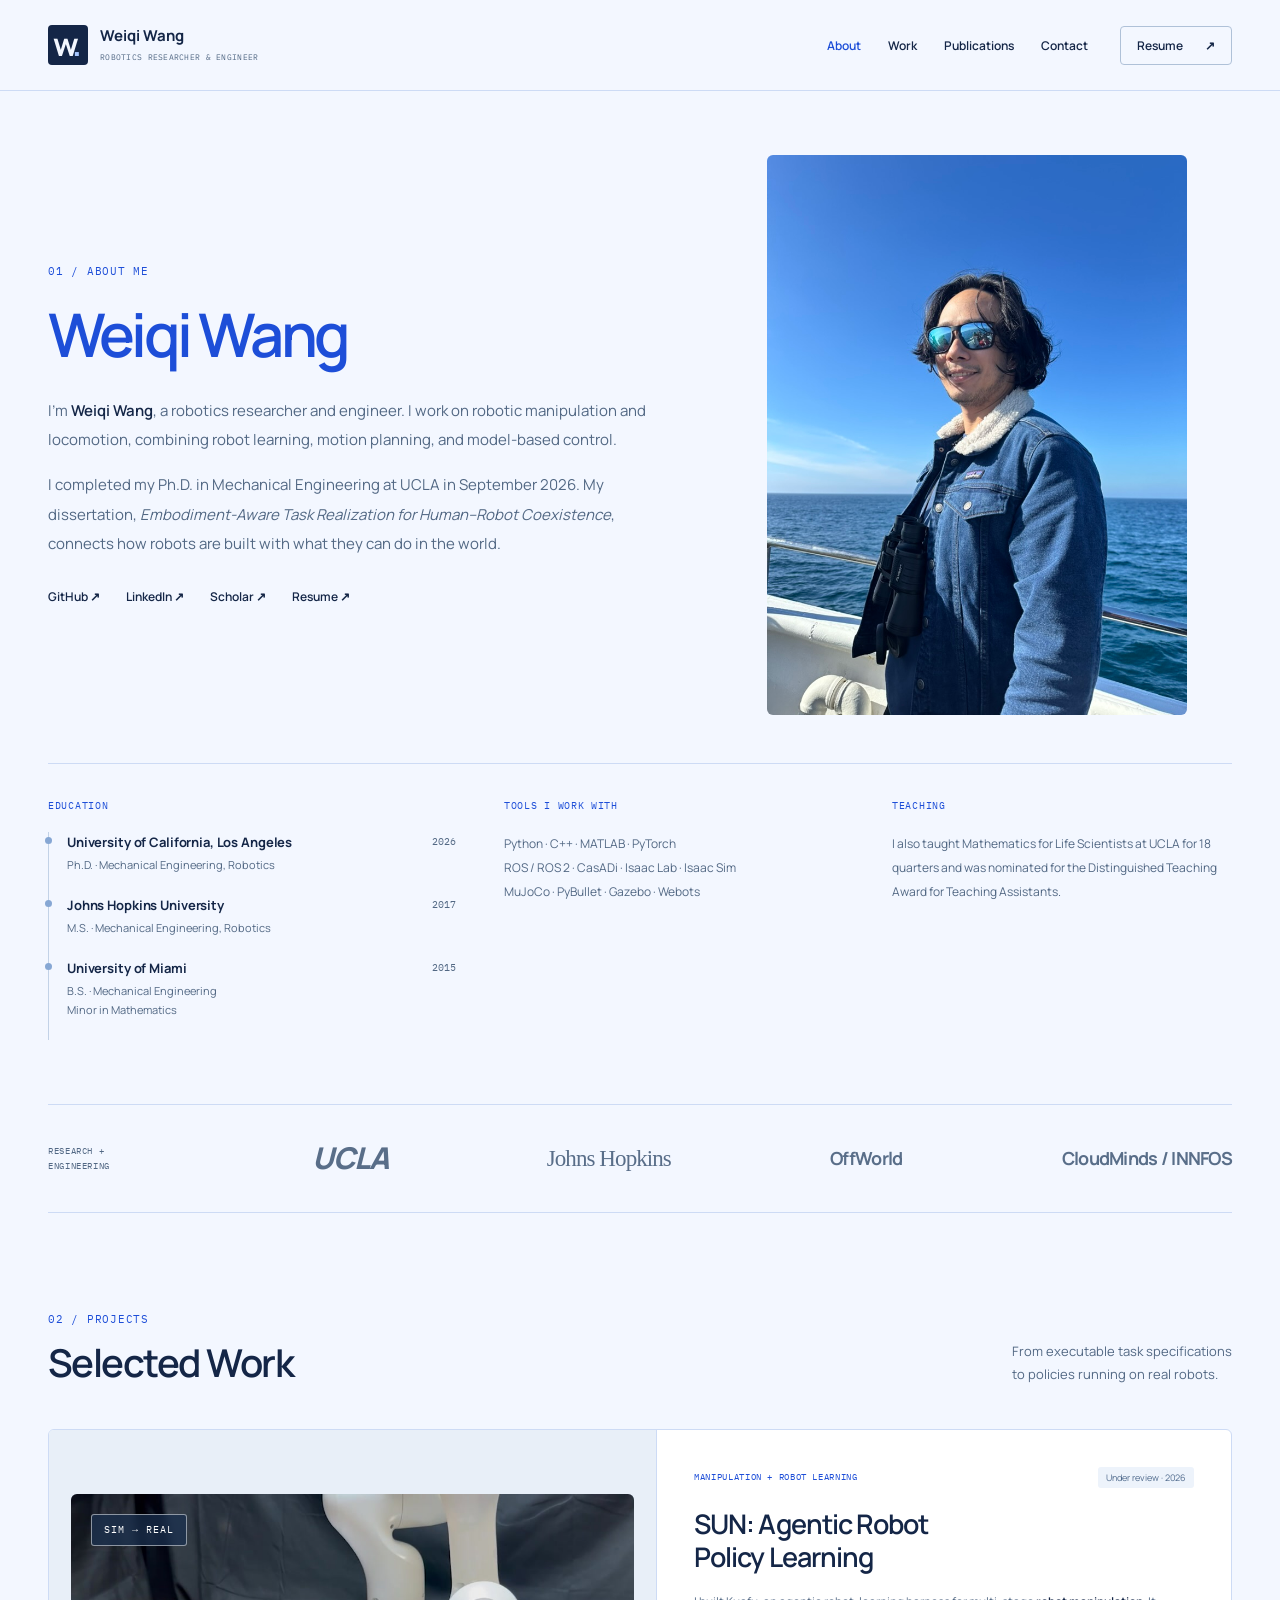
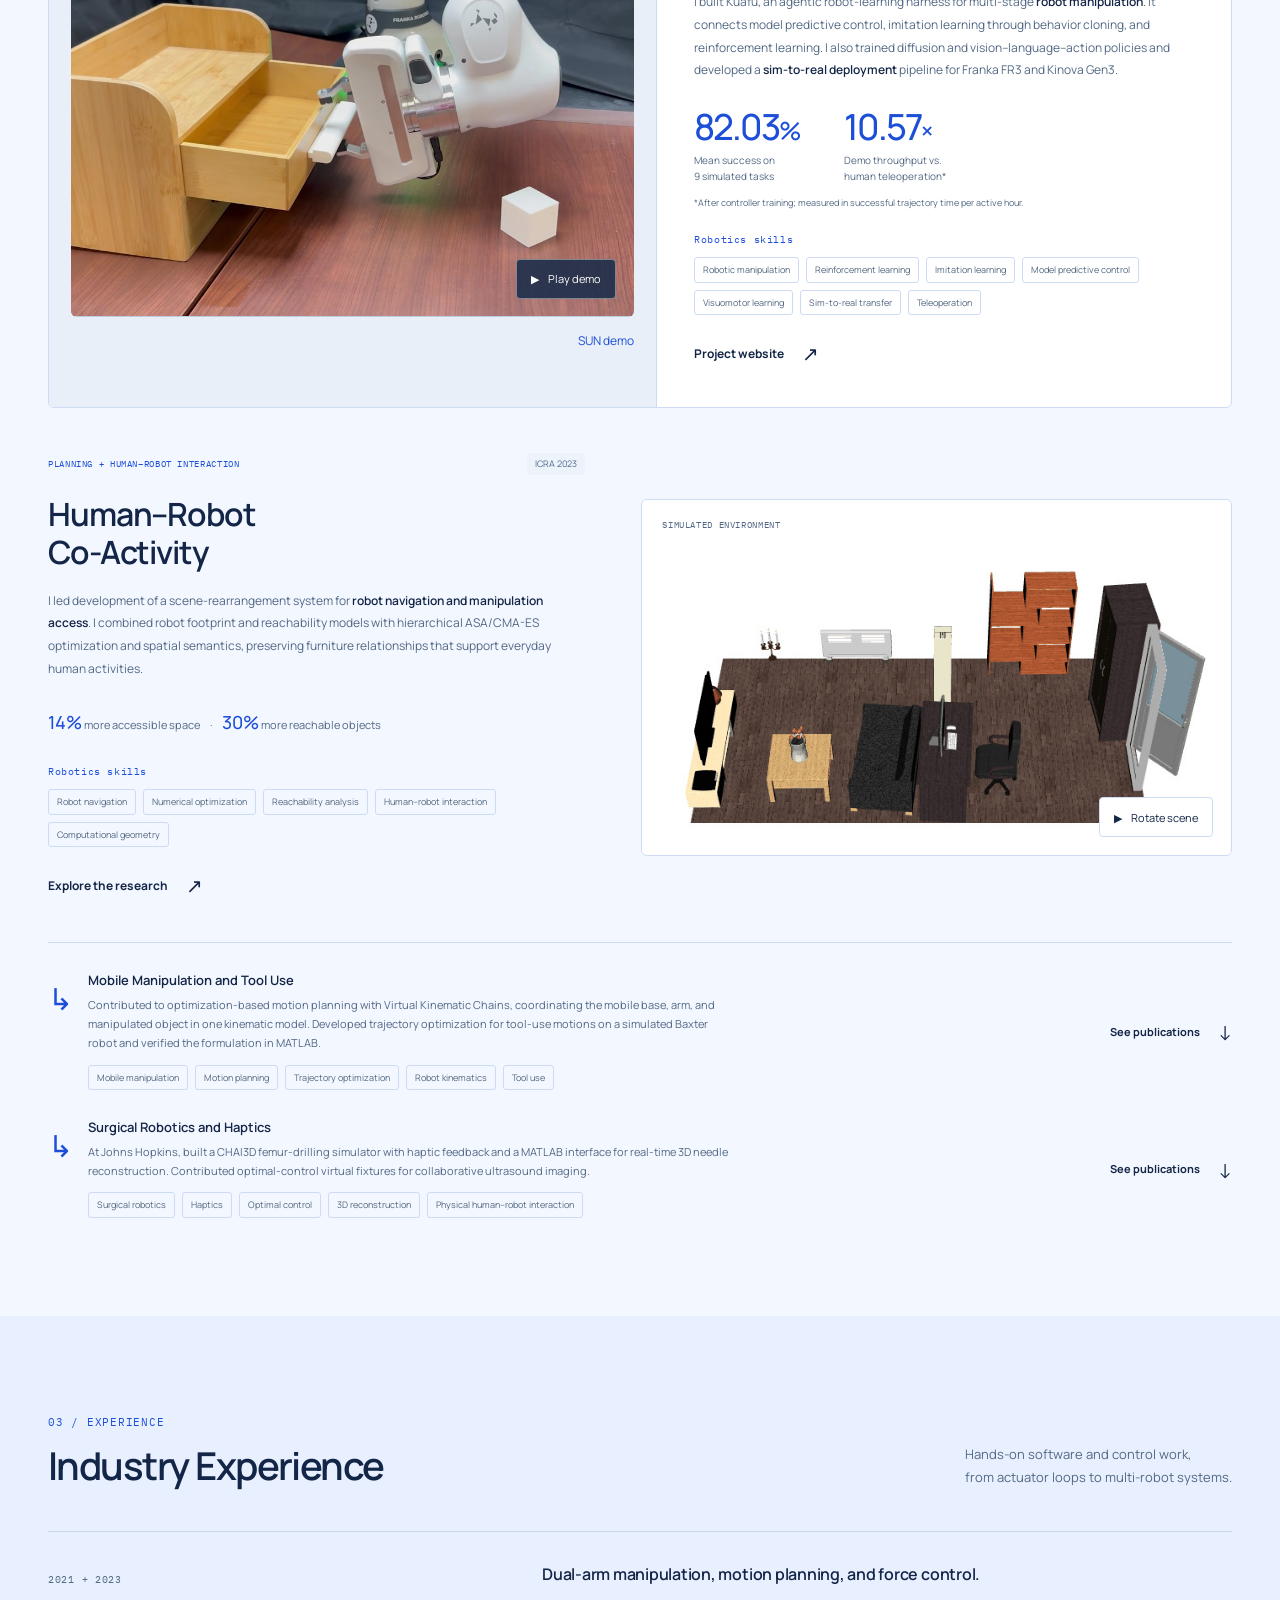
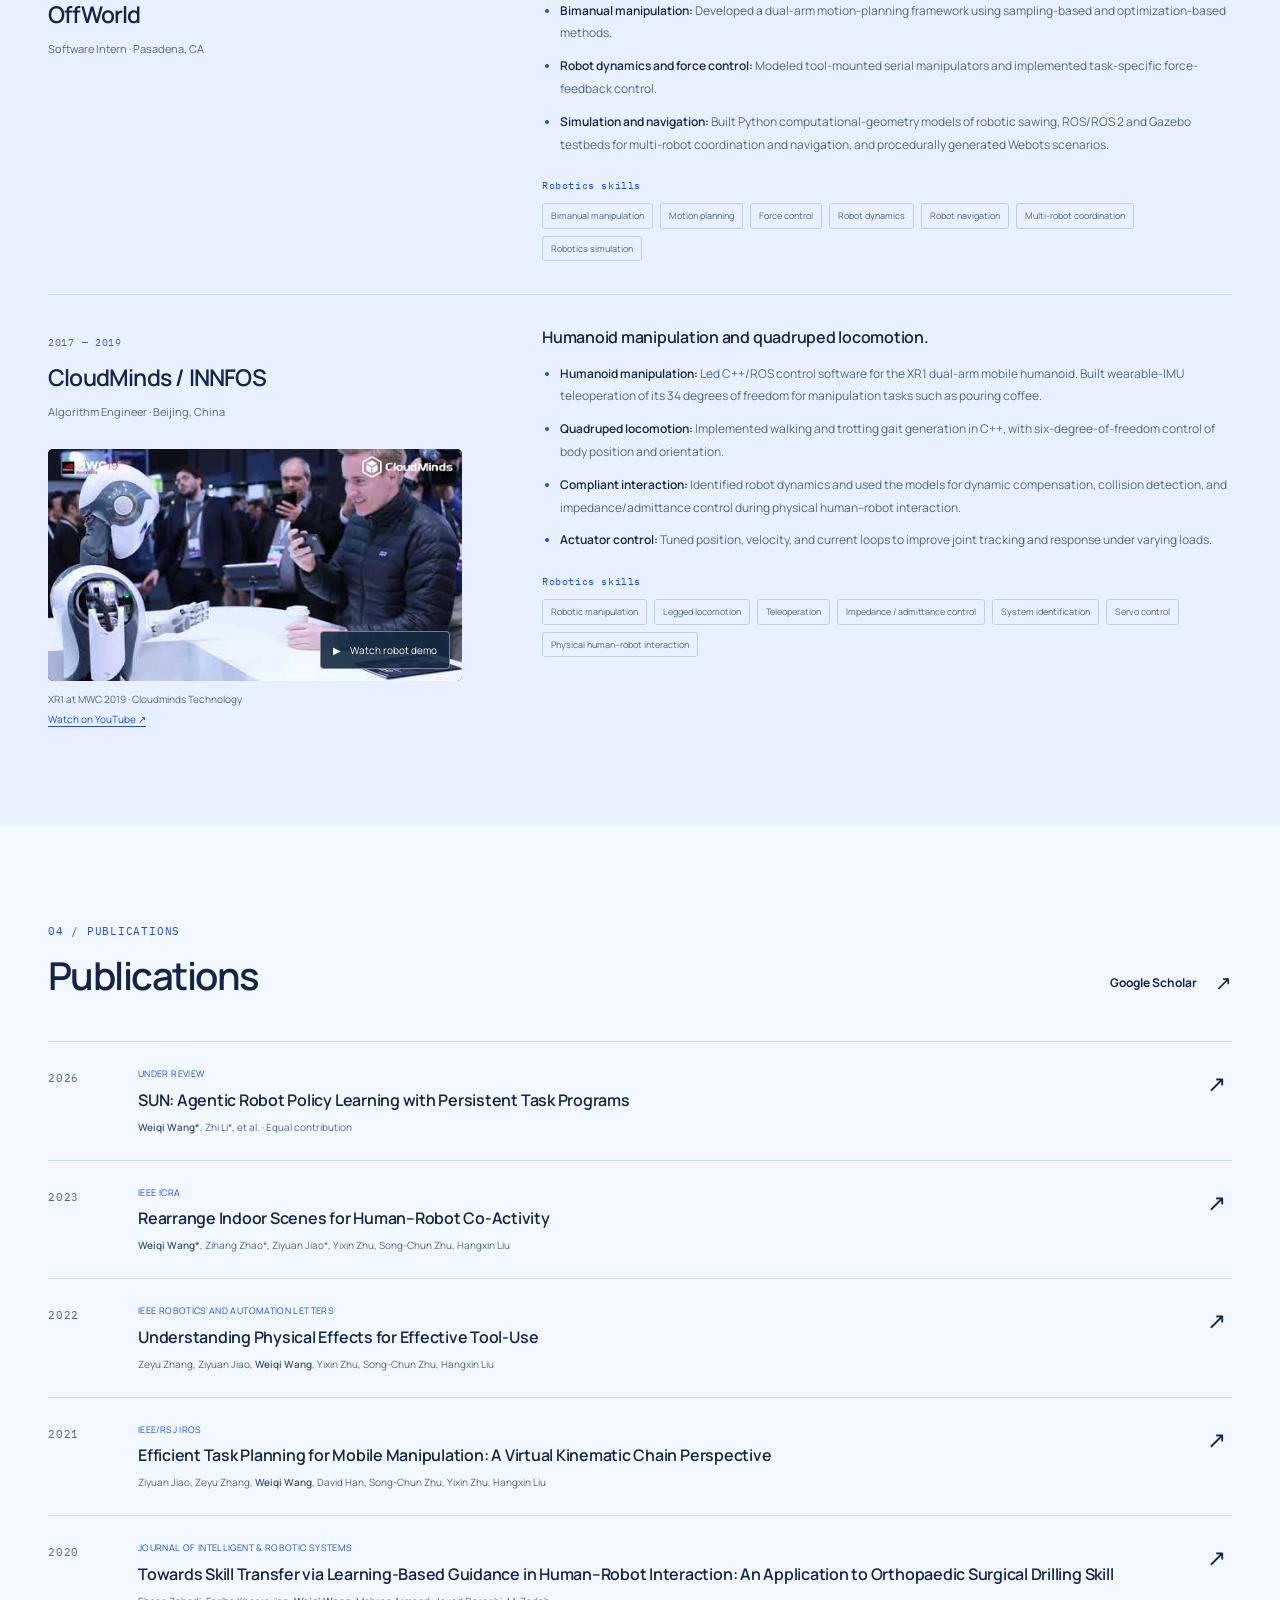
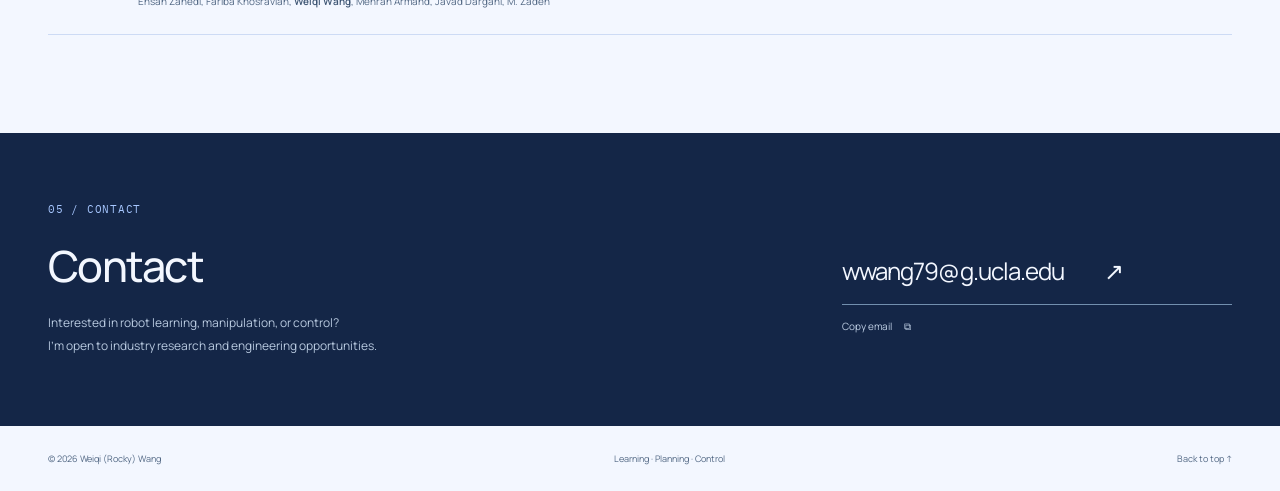
==== public/index.html @ f4d35490 "Use researched robotics skill terminology across portfolio" ====
<!doctype html>
<html lang="en">
<head>
  <meta charset="utf-8">
  <meta name="viewport" content="width=device-width, initial-scale=1">
  <meta name="theme-color" content="#f3f7ff">
  <meta name="description" content="Weiqi (Rocky) Wang — robotics researcher and engineer, UCLA Ph.D. graduate. Robot learning, manipulation, model-based control, and sim-to-real deployment.">
  <meta property="og:title" content="Weiqi (Rocky) Wang · Robotics">
  <meta property="og:description" content="Meet Weiqi (Rocky) Wang, a UCLA Ph.D. graduate working in robot learning, planning, and control.">
  <meta property="og:type" content="website">
  <link rel="canonical" href="https://rayckey.github.io/">
  <meta property="og:url" content="https://rayckey.github.io/">
  <meta property="og:image" content="https://rayckey.github.io/assets/rocky-wang.jpg">
  <meta name="twitter:card" content="summary_large_image">
  <title>Weiqi (Rocky) Wang · Robotics</title>
  <link rel="icon" href="assets/favicon.svg?v=4d093eabb38e" type="image/svg+xml">
  <link rel="preload" href="assets/manrope.woff2" as="font" type="font/woff2" crossorigin>
  <link rel="stylesheet" href="assets/fonts.css">
  <link rel="stylesheet" href="styles.css?v=c3dc64b551ee">
  <script src="site.js" defer></script>
</head>
<body>
  <a class="skip-link" href="#main">Skip to content</a>
  <header class="site-header">
    <div class="container nav-row">
      <a class="wordmark" href="./" aria-label="Weiqi Wang, home"><span class="monogram" aria-hidden="true">w<span>.</span></span><span>Weiqi Wang<span class="wordmark-sub">ROBOTICS RESEARCHER & ENGINEER</span></span></a>
      <nav aria-label="Main navigation"><a href="#about">About</a><a href="#work">Work</a><a href="#publications">Publications</a><a href="#contact">Contact</a></nav>
      <a class="nav-resume" href="assets/Weiqi-Wang-Resume.pdf">Resume <span aria-hidden="true">↗</span></a>
    </div>
  </header>
  <main id="main">
    <section id="about" class="section container about-section" aria-labelledby="about-title">
      <div class="about-intro">
        <div class="about-heading">
          <p class="eyebrow">01 / ABOUT ME</p>
          <h1 id="about-title">Weiqi Wang</h1>
        </div>
        <div class="about-copy">
          <p>I’m <strong>Weiqi Wang</strong>, a robotics researcher and engineer. I work on robotic manipulation and locomotion, combining robot learning, motion planning, and model-based control.</p>
          <p>I completed my Ph.D. in Mechanical Engineering at UCLA in September 2026. My dissertation, <em>Embodiment-Aware Task Realization for Human–Robot Coexistence</em>, connects how robots are built with what they can do in the world.</p>
          <div class="social-links">
            <a href="https://github.com/Rayckey" target="_blank" rel="noopener noreferrer">GitHub ↗</a>
            <a href="https://www.linkedin.com/in/weiqiwang93" target="_blank" rel="noopener noreferrer">LinkedIn ↗</a>
            <a href="https://scholar.google.com/citations?hl=en&amp;user=P1fATLkAAAAJ" target="_blank" rel="noopener noreferrer">Scholar ↗</a>
            <a href="assets/Weiqi-Wang-Resume.pdf">Resume ↗</a>
          </div>
        </div>
      </div>
      <figure class="about-portrait">
        <img src="assets/rocky-wang.jpg" alt="Weiqi (Rocky) Wang on a boat, with the ocean behind him" width="768" height="1024" fetchpriority="high" decoding="async">
      </figure>
      <div class="about-details">
        <div class="education">
          <h2 class="mono">EDUCATION</h2>
          <div><span class="education-year">2026</span><h3>University of California, Los Angeles</h3><p>Ph.D. · Mechanical Engineering, Robotics</p></div>
          <div><span class="education-year">2017</span><h3>Johns Hopkins University</h3><p>M.S. · Mechanical Engineering, Robotics</p></div>
          <div><span class="education-year">2015</span><h3>University of Miami</h3><p>B.S. · Mechanical Engineering<br>Minor in Mathematics</p></div>
        </div>
        <div class="toolkit">
          <h2 class="mono">TOOLS I WORK WITH</h2>
          <p>Python · C++ · MATLAB · PyTorch<br>ROS / ROS 2 · CasADi · Isaac Lab · Isaac Sim<br>MuJoCo · PyBullet · Gazebo · Webots</p>
        </div>
        <div class="teaching">
          <h2 class="mono">TEACHING</h2>
          <p class="teaching-note">I also taught Mathematics for Life Scientists at UCLA for 18 quarters and was nominated for the Distinguished Teaching Award for Teaching Assistants.</p>
        </div>
      </div>
    </section>

    <div class="affiliation-band container" aria-label="Education and industry background"><span class="mono">RESEARCH + ENGINEERING</span><span class="affiliation ucla">UCLA</span><span class="affiliation hopkins">Johns Hopkins</span><span class="affiliation">OffWorld</span><span class="affiliation">CloudMinds / INNFOS</span></div>

    <section id="work" class="section container" aria-labelledby="work-title">
      <div class="section-heading"><div><p class="eyebrow">02 / PROJECTS</p><h2 id="work-title">Selected Work</h2></div><p>From executable task specifications<br>to policies running on real robots.</p></div>
      <article class="featured-project">
      <figure class="project-visual sun-demo">
        <div class="hero-media">
          <video id="hero-video" poster="assets/franka-hardware.jpg" preload="none" muted playsinline aria-label="Franka robot opens a drawer and places a cube inside; source footage at five times speed" aria-describedby="hero-caption"><source src="assets/franka-demo.mp4" type="video/mp4"></video>
          <span class="media-label">SIM → REAL</span>
          <button class="media-toggle" data-video="hero-video" aria-label="Play hardware demo" aria-pressed="false"><span aria-hidden="true">▶</span> Play demo</button>
        </div>
        <figcaption id="hero-caption"><a class="caption-link" href="projects/sun.html#project-video">SUN demo</a></figcaption>
      </figure>
        <div class="project-copy"><div class="project-kicker"><span class="mono">MANIPULATION + ROBOT LEARNING</span><span class="badge">Under review · 2026</span></div><h3><a href="projects/sun.html">SUN: Agentic Robot<br>Policy Learning</a></h3><p>I built Kuafu, an agentic robot-learning harness for multi-stage <strong>robot manipulation</strong>. It connects model predictive control, imitation learning through behavior cloning, and reinforcement learning. I also trained diffusion and vision–language–action policies and developed a <strong>sim-to-real deployment</strong> pipeline for Franka FR3 and Kinova Gen3.</p><div class="project-metrics"><div><strong>82.03<span>%</span></strong><span>Mean success on<br>9 simulated tasks</span></div><div><strong>10.57<span>×</span></strong><span>Demo throughput vs.<br>human teleoperation*</span></div></div><p class="metric-footnote">*After controller training; measured in successful trajectory time per active hour.</p><p class="skills-label">Robotics skills</p><ul class="tags" aria-label="SUN robotics skills"><li>Robotic manipulation</li><li>Reinforcement learning</li><li>Imitation learning</li><li>Model predictive control</li><li>Visuomotor learning</li><li>Sim-to-real transfer</li><li>Teleoperation</li></ul><div class="project-links"><a class="text-link" href="https://kuafu-robo.github.io/" target="_blank" rel="noopener noreferrer">Project website <span aria-hidden="true">↗</span></a></div></div>
      </article>
      <article class="secondary-project">
        <div class="coactivity-media"><video id="room-video" poster="assets/coactivity.jpg" preload="none" muted loop playsinline aria-label="Rotating visualization of an optimized indoor room layout"><source src="assets/coactivity.mp4" type="video/mp4"></video><button class="media-toggle light" data-video="room-video" aria-label="Play room visualization" aria-pressed="false"><span aria-hidden="true">▶</span> Rotate scene</button><span class="scene-label mono">SIMULATED ENVIRONMENT</span></div>
        <div class="project-copy"><div class="project-kicker"><span class="mono">PLANNING + HUMAN–ROBOT INTERACTION</span><span class="badge">ICRA 2023</span></div><h3><a href="projects/coactivity.html">Human–Robot<br>Co-Activity</a></h3><p>I led development of a scene-rearrangement system for <strong>robot navigation and manipulation access</strong>. I combined robot footprint and reachability models with hierarchical ASA/CMA-ES optimization and spatial semantics, preserving furniture relationships that support everyday human activities.</p><div class="inline-result"><strong>14%</strong> more accessible space <span>·</span> <strong>30%</strong> more reachable objects</div><p class="skills-label">Robotics skills</p><ul class="tags" aria-label="Co-activity robotics skills"><li>Robot navigation</li><li>Numerical optimization</li><li>Reachability analysis</li><li>Human–robot interaction</li><li>Computational geometry</li></ul><a class="text-link" href="projects/coactivity.html">Explore the research <span aria-hidden="true">↗</span></a></div>
      </article>
      <article class="research-note"><span class="research-note-symbol" aria-hidden="true">↳</span><div><h3>Mobile Manipulation and Tool Use</h3><p>Contributed to optimization-based motion planning with Virtual Kinematic Chains, coordinating the mobile base, arm, and manipulated object in one kinematic model. Developed trajectory optimization for tool-use motions on a simulated Baxter robot and verified the formulation in MATLAB.</p><ul class="tags" aria-label="Mobile manipulation and tool-use skills"><li>Mobile manipulation</li><li>Motion planning</li><li>Trajectory optimization</li><li>Robot kinematics</li><li>Tool use</li></ul></div><a class="text-link" href="#publications">See publications <span aria-hidden="true">↓</span></a></article>
      <article class="research-note"><span class="research-note-symbol" aria-hidden="true">↳</span><div><h3>Surgical Robotics and Haptics</h3><p>At Johns Hopkins, built a CHAI3D femur-drilling simulator with haptic feedback and a MATLAB interface for real-time 3D needle reconstruction. Contributed optimal-control virtual fixtures for collaborative ultrasound imaging.</p><ul class="tags" aria-label="Surgical robotics skills"><li>Surgical robotics</li><li>Haptics</li><li>Optimal control</li><li>3D reconstruction</li><li>Physical human–robot interaction</li></ul></div><a class="text-link" href="#publications">See publications <span aria-hidden="true">↓</span></a></article>
    </section>

    <section class="experience-section" aria-labelledby="experience-title"><div class="container section"><div class="section-heading"><div><p class="eyebrow">03 / EXPERIENCE</p><h2 id="experience-title">Industry Experience</h2></div><p>Hands-on software and control work,<br>from actuator loops to multi-robot systems.</p></div>
      <div class="experience-row"><div class="experience-meta"><span class="mono">2021 + 2023</span><h3>OffWorld</h3><span>Software Intern · Pasadena, CA</span></div><div class="experience-detail"><h4>Dual-arm manipulation, motion planning, and force control.</h4>
          <ul class="experience-points">
            <li><strong>Bimanual manipulation:</strong> Developed a dual-arm motion-planning framework using sampling-based and optimization-based methods.</li>
            <li><strong>Robot dynamics and force control:</strong> Modeled tool-mounted serial manipulators and implemented task-specific force-feedback control.</li>
            <li><strong>Simulation and navigation:</strong> Built Python computational-geometry models of robotic sawing, ROS/ROS 2 and Gazebo testbeds for multi-robot coordination and navigation, and procedurally generated Webots scenarios.</li>
          </ul>
          <p class="skills-label">Robotics skills</p><ul class="tags" aria-label="OffWorld robotics skills"><li>Bimanual manipulation</li><li>Motion planning</li><li>Force control</li><li>Robot dynamics</li><li>Robot navigation</li><li>Multi-robot coordination</li><li>Robotics simulation</li></ul></div></div>
      <div class="experience-row"><div class="experience-meta"><span class="mono">2017 — 2019</span><h3>CloudMinds / INNFOS</h3><span>Algorithm Engineer · Beijing, China</span>
          <figure class="industry-video">
            <div class="youtube-frame">
              <a class="youtube-launch" href="https://www.youtube.com/watch?v=fLJyO_HKgtE" target="_blank" rel="noopener noreferrer" data-youtube="fLJyO_HKgtE" data-video-title="CloudMinds XR1 at MWC 2019" aria-label="Watch CloudMinds XR1 at MWC 2019">
                <img src="assets/cloudminds-xr1.jpg" width="480" height="360" alt="XR1 service robot at the CloudMinds Mobile World Congress demonstration" loading="lazy">
                <span class="youtube-play"><span aria-hidden="true">▶</span> Watch robot demo</span>
              </a>
            </div>
            <figcaption><span>XR1 at MWC 2019 · Cloudminds Technology</span><a href="https://www.youtube.com/watch?v=fLJyO_HKgtE" target="_blank" rel="noopener noreferrer">Watch on YouTube ↗</a></figcaption>
          </figure>
        </div><div class="experience-detail"><h4>Humanoid manipulation and quadruped locomotion.</h4>
          <ul class="experience-points">
            <li><strong>Humanoid manipulation:</strong> Led C++/ROS control software for the XR1 dual-arm mobile humanoid. Built wearable-IMU teleoperation of its 34 degrees of freedom for manipulation tasks such as pouring coffee.</li>
            <li><strong>Quadruped locomotion:</strong> Implemented walking and trotting gait generation in C++, with six-degree-of-freedom control of body position and orientation.</li>
            <li><strong>Compliant interaction:</strong> Identified robot dynamics and used the models for dynamic compensation, collision detection, and impedance/admittance control during physical human–robot interaction.</li>
            <li><strong>Actuator control:</strong> Tuned position, velocity, and current loops to improve joint tracking and response under varying loads.</li>
          </ul>
          <p class="skills-label">Robotics skills</p><ul class="tags" aria-label="CloudMinds and INNFOS robotics skills"><li>Robotic manipulation</li><li>Legged locomotion</li><li>Teleoperation</li><li>Impedance / admittance control</li><li>System identification</li><li>Servo control</li><li>Physical human–robot interaction</li></ul></div></div>
    </div></section>

    <section id="publications" class="section container publications-section" aria-labelledby="publications-title"><div class="section-heading"><div><p class="eyebrow">04 / PUBLICATIONS</p><h2 id="publications-title">Publications</h2></div><a class="text-link" href="https://scholar.google.com/citations?hl=en&amp;user=P1fATLkAAAAJ" target="_blank" rel="noopener noreferrer">Google Scholar <span aria-hidden="true">↗</span></a></div><div class="publication-list">
      <article class="publication"><span class="pub-year mono">2026</span><div><p class="pub-venue">Under review</p><h3><a href="https://kuafu-robo.github.io/" target="_blank" rel="noopener noreferrer">SUN: Agentic Robot Policy Learning with Persistent Task Programs</a></h3><p><strong>Weiqi Wang*</strong>, Zhi Li*, et al. <span class="muted">· Equal contribution</span></p></div><a class="pub-arrow" href="projects/sun.html" aria-label="SUN project details">↗</a></article>
      <article class="publication"><span class="pub-year mono">2023</span><div><p class="pub-venue">IEEE ICRA</p><h3><a href="https://arxiv.org/abs/2303.05676" target="_blank" rel="noopener noreferrer">Rearrange Indoor Scenes for Human–Robot Co-Activity</a></h3><p><strong>Weiqi Wang*</strong>, Zihang Zhao*, Ziyuan Jiao*, Yixin Zhu, Song-Chun Zhu, Hangxin Liu</p></div><a class="pub-arrow" href="https://arxiv.org/abs/2303.05676" target="_blank" rel="noopener noreferrer" aria-label="Read co-activity paper on arXiv">↗</a></article>
      <article class="publication"><span class="pub-year mono">2022</span><div><p class="pub-venue">IEEE Robotics and Automation Letters</p><h3><a href="https://arxiv.org/abs/2206.14998" target="_blank" rel="noopener noreferrer">Understanding Physical Effects for Effective Tool-Use</a></h3><p>Zeyu Zhang, Ziyuan Jiao, <strong>Weiqi Wang</strong>, Yixin Zhu, Song-Chun Zhu, Hangxin Liu</p></div><a class="pub-arrow" href="https://arxiv.org/abs/2206.14998" target="_blank" rel="noopener noreferrer" aria-label="Read tool-use paper on arXiv">↗</a></article>
      <article class="publication"><span class="pub-year mono">2021</span><div><p class="pub-venue">IEEE/RSJ IROS</p><h3><a href="https://arxiv.org/abs/2108.01259" target="_blank" rel="noopener noreferrer">Efficient Task Planning for Mobile Manipulation: A Virtual Kinematic Chain Perspective</a></h3><p>Ziyuan Jiao, Zeyu Zhang, <strong>Weiqi Wang</strong>, David Han, Song-Chun Zhu, Yixin Zhu, Hangxin Liu</p></div><a class="pub-arrow" href="https://arxiv.org/abs/2108.01259" target="_blank" rel="noopener noreferrer" aria-label="Read Virtual Kinematic Chain paper on arXiv">↗</a></article>
      <article class="publication"><span class="pub-year mono">2020</span><div><p class="pub-venue">Journal of Intelligent &amp; Robotic Systems</p><h3><a href="https://doi.org/10.1007/s10846-019-01082-2" target="_blank" rel="noopener noreferrer">Towards Skill Transfer via Learning-Based Guidance in Human–Robot Interaction: An Application to Orthopaedic Surgical Drilling Skill</a></h3><p>Ehsan Zahedi, Fariba Khosravian, <strong>Weiqi Wang</strong>, Mehran Armand, Javad Dargahi, M. Zadeh</p></div><a class="pub-arrow" href="https://doi.org/10.1007/s10846-019-01082-2" target="_blank" rel="noopener noreferrer" aria-label="Read surgical skill-transfer paper">↗</a></article>
    </div></section>

    <section id="contact" class="contact-section"><div class="container"><p class="eyebrow">05 / CONTACT</p><div class="contact-grid"><div><h2>Contact</h2><p>Interested in robot learning, manipulation, or control?<br>I’m open to industry research and engineering opportunities.</p></div><div class="contact-actions"><a class="contact-email" href="mailto:wwang79@g.ucla.edu">wwang79@g.ucla.edu <span aria-hidden="true">↗</span></a><button class="copy-email" data-copy="wwang79@g.ucla.edu">Copy email <span aria-hidden="true">⧉</span></button><span class="copy-feedback" role="status" aria-live="polite"></span></div></div></div></section>
  </main>
  <footer class="site-footer container"><span>© <span data-year>2026</span> Weiqi (Rocky) Wang</span><span>Learning · Planning · Control</span><a href="#main">Back to top ↑</a></footer>
</body>
</html>
---- public/assets/fonts.css ----
@font-face {
  font-family: 'IBM Plex Mono';
  font-style: normal;
  font-weight: 400;
  font-display: swap;
  src: url(./ibm-plex-mono.woff2) format('woff2');
  unicode-range: U+0000-00FF, U+0131, U+0152-0153, U+02BB-02BC, U+02C6, U+02DA, U+02DC, U+0304, U+0308, U+0329, U+2000-206F, U+20AC, U+2122, U+2191, U+2193, U+2212, U+2215, U+FEFF, U+FFFD;
}
@font-face {
  font-family: 'Manrope';
  font-style: normal;
  font-weight: 400 800;
  font-display: swap;
  src: url(./manrope.woff2) format('woff2');
  unicode-range: U+0000-00FF, U+0131, U+0152-0153, U+02BB-02BC, U+02C6, U+02DA, U+02DC, U+0304, U+0308, U+0329, U+2000-206F, U+20AC, U+2122, U+2191, U+2193, U+2212, U+2215, U+FEFF, U+FFFD;
}
---- public/styles.css ----
:root{--paper:#f3f7ff;--white:#fff;--ink:#142647;--muted:#526884;--line:#cddbf5;--blue:#1d4ed8;--light-blue:#e8f0ff;--accent:#a7c7ff;--mono:'IBM Plex Mono',monospace;--sans:'Manrope',Arial,sans-serif;color-scheme:light}
*{box-sizing:border-box}html{scroll-behavior:smooth;scroll-padding-top:106px}body{margin:0;background:var(--paper);color:var(--ink);font:15px/1.75 var(--sans);-webkit-font-smoothing:antialiased}a{color:inherit;text-decoration:none}button{font:inherit}button,a{-webkit-tap-highlight-color:transparent}button{cursor:pointer}img,video{display:block;max-width:100%}figure,p,h1,h2,h3,h4{margin:0}p+p{margin-top:16px}h1,h2,h3,h4{line-height:1.2}button:focus-visible,a:focus-visible,summary:focus-visible{outline:3px solid var(--blue);outline-offset:5px}::selection{background:var(--accent);color:var(--ink)}.container{width:min(1240px,calc(100% - 96px));margin-inline:auto}.mono,.eyebrow{font:11px/1.6 var(--mono);letter-spacing:.07em}.eyebrow{color:var(--blue);margin-bottom:22px}.section{padding-block:98px}.skip-link{position:fixed;z-index:100;top:10px;left:12px;background:var(--ink);color:#fff;padding:12px 20px;transform:translateY(-160%)}.skip-link:focus{transform:none}.site-header{position:sticky;top:0;z-index:20;background:var(--paper);border-bottom:1px solid var(--line)}.nav-row{height:90px;display:flex;align-items:center;gap:32px}.wordmark{display:flex;align-items:center;gap:12px;font-weight:700;line-height:1.4;flex:1}.monogram{font-size:32px;line-height:1;width:40px;height:40px;background:var(--ink);color:var(--paper);text-align:center;padding-top:3px;border-radius:4px;letter-spacing:-4px;padding-right:5px}.monogram span{color:var(--accent)}.wordmark-sub{display:block;font:8px/2 var(--mono);letter-spacing:.035em;font-weight:400;color:var(--muted);margin-top:3px}nav{display:flex;gap:27px;font-size:12px;font-weight:600}nav a:hover,nav a[aria-current]{color:var(--blue)}.nav-resume{border:1px solid #afc1d8;padding:8px 16px;border-radius:4px;font-size:12px;font-weight:600;display:flex;align-items:center;gap:22px}.nav-resume:hover{background:var(--light-blue)}.hero{display:grid;grid-template-columns:1.1fr 1fr;gap:55px;padding-top:75px;padding-bottom:72px;align-items:center}.hero .eyebrow{display:flex;align-items:center;gap:10px;margin-bottom:26px}.short-line{width:24px;height:1px;background:var(--blue)}h1{font-size:clamp(40px,4.45vw,66px);letter-spacing:-.057em;font-weight:600;line-height:1.09}h1 span{color:var(--blue)}.hero-intro{margin-top:26px;max-width:470px;color:var(--muted);font-size:15px;line-height:1.85}.hero-intro strong{color:var(--ink);font-weight:600}.hero-actions{display:flex;gap:27px;align-items:center;margin-top:30px}.button{display:inline-flex;align-items:center;justify-content:center;gap:30px;padding:13px 20px;border-radius:4px;font-weight:600;font-size:12px;border:1px solid transparent;transition:background .15s,transform .15s}.button:hover{transform:translateY(-2px)}.primary{color:#fff;background:var(--blue)}.primary:hover{background:#1e40af}.text-link{display:inline-flex;gap:18px;align-items:center;font-size:12px;font-weight:700;line-height:1.65}.text-link span{font-size:20px;font-weight:400;transition:transform .15s}.text-link:hover{color:var(--blue)}.text-link:hover span{transform:translate(2px,-2px)}.availability{display:flex;align-items:center;gap:9px;font-size:11px;color:var(--muted);margin-top:28px}.status-dot{display:block;height:6px;width:6px;background:var(--blue);border-radius:50%;box-shadow:0 0 0 4px #dce9fb}.hero-figure{position:relative;margin-top:12px}.hero-media{background:#bdcddd;position:relative;overflow:hidden;border-radius:6px}.hero-media video{width:100%;height:420px;object-fit:cover;object-position:48% center}.media-label{position:absolute;left:20px;top:20px;border:1px solid #ffffff80;background:#192f4dbd;backdrop-filter:blur(4px);color:white;font:10px/1 var(--mono);letter-spacing:.1em;padding:10px 12px;border-radius:3px}.media-toggle{position:absolute;bottom:18px;right:18px;border:1px solid #ffffff65;background:#172b49d9;color:#fff;border-radius:4px;padding:9px 14px;font-size:11px;display:flex;align-items:center;gap:9px;min-height:40px}.media-toggle:hover{background:#12243d}.media-toggle:focus-visible{outline-color:#fff}.media-toggle.light{background:#fff;color:var(--ink);border-color:var(--line)}.media-toggle.light:hover{background:var(--paper)}figcaption{display:flex;align-items:start;justify-content:space-between;gap:15px;font-size:11px;color:var(--muted);line-height:1.65;margin-top:16px}figcaption .mono{color:var(--blue);font-size:9px}figcaption small{font-size:9px}.figure-corner{position:absolute;right:-21px;top:-23px;color:#829aba;font:22px var(--mono)}.affiliation-band{padding-block:27px;border-top:1px solid var(--line);border-bottom:1px solid var(--line);display:flex;justify-content:space-between;align-items:center;gap:25px}.affiliation-band>.mono{font-size:9px;max-width:105px;color:var(--muted)}.affiliation{font-size:18px;font-weight:700;letter-spacing:-.04em;color:#596e89}.affiliation.ucla{font-size:30px;font-weight:800;font-style:italic}.affiliation.hopkins{font-family:Georgia,serif;font-size:23px;font-weight:400;letter-spacing:-.04em}.section-heading{display:flex;justify-content:space-between;align-items:end;gap:35px;margin-bottom:42px}.section-heading .eyebrow{margin-bottom:12px}h2{font-size:clamp(32px,3vw,42px);letter-spacing:-.04em;font-weight:600}.section-heading>p{font-size:13px;color:var(--muted);max-width:340px;line-height:1.8}.featured-project{display:grid;grid-template-columns:1.06fr 1fr;gap:0;border:1px solid var(--line);border-radius:6px;overflow:hidden;background:#fff}.project-visual{background:#e8eff8;display:flex;flex-direction:column;justify-content:center;border-right:1px solid var(--line);padding:25px 22px 17px}.project-visual img{width:100%;height:auto;border-radius:2px;transition:transform .35s}.project-visual a{overflow:hidden}.project-visual a:hover img{transform:scale(1.02)}.visual-caption{padding-top:18px;color:var(--muted);font-size:9px}.project-copy{padding:37px}.project-kicker{display:flex;gap:12px;justify-content:space-between;align-items:center;margin-bottom:20px;flex-wrap:wrap}.project-kicker .mono{color:var(--blue);font-size:9px}.badge{padding:3px 8px;background:#edf3fb;border-radius:3px;color:#506b8d;font-size:9px;white-space:nowrap}h3{font-size:27px;letter-spacing:-.035em;font-weight:600}.project-copy>p{font-size:12px;line-height:1.9;color:var(--muted);margin-top:18px}.project-metrics{display:flex;gap:44px;margin-top:24px}.project-metrics>div{display:flex;flex-direction:column;gap:4px}.project-metrics strong{font-size:36px;letter-spacing:-.055em;font-weight:500;line-height:1.15;color:var(--blue)}.project-metrics strong span{font-size:25px}.project-metrics>div>span{font-size:10px;line-height:1.6;color:var(--muted)}.project-copy>.metric-footnote{font-size:9px;margin-top:12px;line-height:1.6}.tags{padding:0;margin:22px 0;list-style:none;display:flex;gap:7px;flex-wrap:wrap}.tags li{font-size:9px;line-height:1.5;padding:5px 8px;border:1px solid var(--line);border-radius:3px;color:#52677f}.secondary-project{display:grid;grid-template-columns:1fr 1.06fr;border-bottom:1px solid var(--line);padding-top:45px;padding-bottom:40px;gap:36px;align-items:center}.secondary-project .project-copy{grid-column:1;grid-row:1;padding:0 20px 0 0}.coactivity-media{position:relative;grid-column:2;grid-row:1;background:#fff;border:1px solid var(--line);border-radius:6px;overflow:hidden}.coactivity-media video{width:100%;height:355px;object-fit:cover}.scene-label{position:absolute;top:18px;left:20px;font-size:9px;color:var(--muted)}.secondary-project h3{font-size:32px}.inline-result{font-size:11px;margin-top:22px;color:var(--muted);line-height:2.2}.inline-result strong{font-size:18px;color:var(--blue);font-weight:500}.inline-result>span{margin-inline:8px}.research-note{display:flex;gap:20px;align-items:center;margin-top:30px}.research-note-symbol{color:var(--blue);font-size:30px}.research-note>div{flex:1}.research-note h3{font-size:13px;letter-spacing:0;font-weight:600}.research-note p{font-size:11px;color:var(--muted);margin-top:6px;max-width:650px}.research-note .text-link{white-space:nowrap;font-size:11px}.experience-section{background:var(--light-blue)}.experience-row{display:grid;grid-template-columns:.9fr 1.5fr;gap:80px;border-top:1px solid #c9d8ec;padding-block:33px}.experience-row:last-child{padding-bottom:0}.experience-meta .mono{font-size:10px;color:var(--muted)}.experience-meta h3{font-size:23px;margin:9px 0 7px}.experience-meta>span:last-child{font-size:11px;color:var(--muted)}.experience-detail h4{font-size:16px;font-weight:600;letter-spacing:-.015em}.experience-detail p{font-size:12px;margin-top:12px;line-height:1.95;color:var(--muted)}.experience-detail .tags{margin-bottom:0}.experience-detail .tags li{border-color:#bfcee3}.about-section{display:grid;grid-template-columns:1.1fr 1fr;gap:110px}.about-copy h2{margin-bottom:27px}.about-copy>p:not(.eyebrow){font-size:13px;color:var(--muted);line-height:1.95}.social-links{display:flex;gap:23px;font-size:11px;font-weight:600;margin-top:26px}.social-links a:hover{text-decoration:underline}.about-details{padding-top:8px}.education>.mono,.toolkit>.mono{font-size:10px;color:var(--blue);margin-bottom:18px}.education>div{position:relative;padding:0 42px 21px 18px;border-left:1px solid #c2d2e7}.education>div:before{content:'';position:absolute;left:-4px;top:5px;width:7px;height:7px;border-radius:50%;background:#86a7d4}.education h3{font-size:13px;font-weight:700;line-height:1.6;letter-spacing:-.01em}.education p{color:var(--muted);font-size:11px;margin-top:2px}.education-year{position:absolute;right:0;top:3px;font:10px var(--mono);color:var(--muted)}.toolkit{border-top:1px solid var(--line);padding-top:23px;margin-top:6px}.toolkit>.mono{margin-bottom:10px}.toolkit>p:last-child{font-size:12px;line-height:2;color:var(--muted)}.teaching-note{border-left:2px solid #a5bedf;padding-left:15px;margin-top:21px;font-size:11px;color:var(--muted);line-height:1.8}.publications-section{padding-top:0}.publication{display:grid;grid-template-columns:70px 1fr 32px;gap:20px;border-top:1px solid var(--line);padding-block:24px;align-items:start}.publication:last-child{border-bottom:1px solid var(--line)}.pub-year{padding-top:4px;color:var(--muted);font-size:11px}.pub-venue{font-size:9px;color:var(--blue);text-transform:uppercase;letter-spacing:.04em;margin-bottom:6px}.publication h3{font-size:16px;line-height:1.55;letter-spacing:-.015em}.publication h3 a:hover{color:var(--blue)}.publication h3+p{font-size:10px;color:var(--muted);line-height:1.7;margin-top:6px}.publication strong{font-weight:600;color:#3e5674}.pub-arrow{font-size:23px;line-height:1.5;text-align:center;min-width:32px;min-height:35px}.pub-arrow:hover{color:var(--blue);background:var(--light-blue)}.muted{color:var(--muted)}.contact-section{background:var(--ink);color:var(--paper);padding-block:68px}.contact-section .eyebrow{color:var(--accent);margin-bottom:22px}.contact-grid{display:flex;justify-content:space-between;gap:40px;align-items:center}.contact-grid h2{font-size:43px;font-weight:500;letter-spacing:-.04em}.contact-grid p{font-size:12px;color:#b8c9df;line-height:1.9;margin-top:20px}.contact-actions{display:flex;flex-wrap:wrap;max-width:410px;align-items:center;column-gap:20px}.contact-email{font-size:24px;letter-spacing:-.04em;border-bottom:1px solid #728fae;padding-bottom:12px;width:100%;display:flex;gap:40px;align-items:center}.contact-email:hover{color:var(--accent)}.copy-email{background:none;color:#c1d1e6;border:none;font-size:10px;padding:12px 0;display:flex;gap:12px;align-items:center;min-height:44px}.copy-feedback{font-size:10px;color:var(--accent)}.contact-section a:focus-visible,.contact-section button:focus-visible{outline-color:var(--accent)}.site-footer{display:flex;justify-content:space-between;gap:20px;font-size:9px;color:var(--muted);padding-block:25px}.site-footer a:hover{text-decoration:underline}
/* Research case studies */
.case-header{padding-block:48px 55px}.back-link{display:inline-block;font-size:11px;color:var(--muted);margin-bottom:42px}.back-link:hover{color:var(--blue)}.case-header h1{max-width:900px;font-size:clamp(36px,4.6vw,62px)}.case-lead{font-size:18px;max-width:810px;color:var(--muted);line-height:1.8;margin-top:25px}.case-meta{display:flex;gap:30px;font-size:11px;margin-top:23px;color:var(--muted);flex-wrap:wrap}.case-links{display:flex;gap:25px;align-items:center;margin-top:26px;flex-wrap:wrap}.case-cover{background:#fff;border:1px solid var(--line);border-radius:6px;padding:28px}.case-cover img{max-height:630px;margin-inline:auto;width:auto}.case-cover figcaption{justify-content:center;text-align:center}.case-body{padding-block:62px;display:grid;grid-template-columns:1fr 260px;gap:85px}.case-main{min-width:0}.case-main section{margin-bottom:44px}.case-main h2{font-size:28px;margin-bottom:20px}.case-main h3{font-size:18px;margin:25px 0 12px}.case-main p,.case-main li{font-size:14px;color:var(--muted);line-height:1.9}.case-main ul{padding-left:20px}.case-main li+li{margin-top:10px}.case-main a:not(.button):not(.text-link){text-decoration:underline;text-underline-offset:3px;color:var(--blue)}.case-main figure{margin:30px 0}.case-main figure>img{width:100%;height:auto;border:1px solid var(--line);background:#fff;border-radius:4px}.case-main figcaption{display:block;font-size:11px}.case-main video{width:100%;height:auto;border-radius:5px}.case-sidebar{align-self:start;position:sticky;top:130px;border-top:1px solid var(--line);padding-top:22px}.case-sidebar .mono{font-size:10px;color:var(--blue);margin-bottom:13px}.case-sidebar p:not(.mono){font-size:12px;color:var(--muted);line-height:1.9}.case-sidebar .tags{margin-top:13px}.case-sidebar>div+div{margin-top:28px}.result-table{border-collapse:collapse;width:100%;font-size:12px;margin-top:20px}.result-table th,.result-table td{text-align:left;padding:12px 10px;border-bottom:1px solid var(--line);vertical-align:top}.result-table th{font-weight:600}.result-table td{color:var(--muted)}.result-table td:first-child{color:var(--blue);font-weight:700;white-space:nowrap}.result-table caption{text-align:left;font-size:11px;color:var(--muted);margin-bottom:10px}.result-note{background:var(--light-blue);padding:17px 20px;border-left:2px solid #88abd6;margin-top:22px}.result-note p{font-size:12px}.process{display:grid;grid-template-columns:repeat(4,1fr);gap:10px;margin-block:25px}.process>div{border-top:2px solid var(--blue);padding:15px 5px 0}.process span{font:10px var(--mono);color:var(--blue)}.process h3{font-size:14px;margin:8px 0}.process p{font-size:11px}.case-footer{border-top:1px solid var(--line);padding-block:30px;display:flex;justify-content:space-between;gap:20px}.case-media{background:white;border:1px solid var(--line);border-radius:5px;max-width:650px;margin-inline:auto;padding:20px}.case-media video{width:100%;max-height:500px;object-fit:contain}.case-media figcaption{font-size:11px;color:var(--muted);display:block;text-align:center}
@media(min-width:1500px){.hero{padding-top:100px;padding-bottom:90px}.hero-media video{height:445px}}
@media(max-width:1100px){.container{width:calc(100% - 64px)}.hero{gap:32px}.hero-media video{height:380px}h1{font-size:50px}.hero-intro{font-size:13px}.project-copy{padding:27px}.project-kicker .mono{font-size:8px}.project-copy h3{font-size:26px}.project-metrics{gap:30px}.about-section{gap:65px}.experience-row{gap:55px}.contact-email{font-size:21px}.case-body{gap:40px;grid-template-columns:1fr 220px}.affiliation{font-size:16px}}
@media(max-width:820px){.container{width:calc(100% - 48px)}.nav-row{height:76px;gap:20px}.wordmark-sub{display:none}.wordmark{font-size:13px}.monogram{height:32px;width:32px;font-size:26px}nav{gap:16px;font-size:11px}.nav-resume{padding:7px 10px;gap:12px;font-size:10px}.hero{padding-top:48px;padding-bottom:45px;gap:27px;grid-template-columns:1fr 1fr}h1{font-size:40px}.hero-intro{font-size:12px}.hero-media video{height:360px}.hero-actions{gap:18px}.button{padding:11px 14px;gap:15px;font-size:11px}.hero-actions .text-link{font-size:10px;gap:10px}.availability{font-size:9px}.hero-figure figcaption{flex-direction:column;gap:5px}.affiliation-band{gap:20px;flex-wrap:wrap;justify-content:center}.affiliation-band>.mono{max-width:none;width:100%;text-align:center}.affiliation{font-size:15px}.affiliation.ucla{font-size:25px}.affiliation.hopkins{font-size:21px}.section{padding-block:68px}.section-heading{gap:25px}.section-heading>p{font-size:11px}.featured-project{grid-template-columns:1fr}.project-visual{border-right:0;border-bottom:1px solid var(--line);padding:25px 40px}.project-visual img{max-height:390px;width:auto;margin:auto}.project-copy{padding:30px}.project-copy>p{font-size:13px}.featured-project .project-copy h3 br{display:none}.project-metrics{gap:50px}.project-copy>.metric-footnote{font-size:10px}.secondary-project{gap:22px}.secondary-project .project-copy{padding-right:0}.secondary-project .project-copy>p{font-size:12px}.coactivity-media video{height:345px}.project-kicker{margin-bottom:15px}.inline-result>span{display:none}.inline-result strong:last-child:before{content:'';display:block}.research-note{flex-wrap:wrap;gap:15px}.research-note .text-link{margin-left:40px}.experience-row{grid-template-columns:1fr 1.5fr;gap:36px}.experience-meta h3{font-size:20px}.about-section{gap:40px}.about-copy h2{font-size:31px}.education>div{padding-right:0;padding-bottom:22px}.education-year{position:static;font-size:9px;display:block;margin-bottom:4px}.publications-section{padding-top:0}.contact-grid{gap:30px}.contact-grid h2{font-size:32px}.contact-email{font-size:18px;gap:20px}.contact-grid p{font-size:11px}.case-body{grid-template-columns:1fr}.case-sidebar{position:static;display:grid;grid-template-columns:1fr 1fr;gap:35px}.case-sidebar>div+div{margin:0}.case-lead{font-size:16px}}
@media(max-width:600px){html{scroll-padding-top:115px}.container{width:calc(100% - 36px)}.nav-row{height:auto;min-height:96px;padding-block:12px;display:grid;grid-template-columns:1fr auto;gap:10px}.wordmark{font-size:12px}.wordmark-sub{display:block;font-size:7px}.nav-resume{grid-column:2;grid-row:1;min-height:34px}nav{grid-column:1/-1;grid-row:2;justify-content:space-between;gap:12px;font-size:11px}nav a{padding-block:4px}.hero{display:flex;flex-direction:column;align-items:stretch;padding-top:37px;gap:28px;padding-bottom:30px}.hero .eyebrow{font-size:10px;margin-bottom:20px}h1{font-size:48px;line-height:1.08}.desktop-break{display:none}.hero-intro{font-size:13px;max-width:100%;margin-top:22px}.hero-actions{margin-top:23px;gap:25px}.button{font-size:11px;padding:12px 16px;gap:24px}.hero-actions .text-link{font-size:11px}.availability{font-size:10px;margin-top:22px}.hero-figure{margin-top:0}.hero-media video{height:290px;object-fit:cover}.hero-figure figcaption{flex-direction:row;font-size:9px;gap:8px;line-height:1.7}.hero-figure figcaption .mono{font-size:8px;white-space:nowrap}.hero-figure figcaption small{font-size:8px}.media-label{left:14px;top:14px;font-size:9px}.figure-corner{display:none}.affiliation-band{column-gap:24px;row-gap:12px;padding-block:20px}.affiliation-band>.mono{font-size:8px}.affiliation{font-size:13px}.affiliation.ucla{font-size:23px}.affiliation.hopkins{font-size:19px}.section{padding-block:53px}.section-heading{display:block;margin-bottom:28px}.section-heading .eyebrow{font-size:9px}.section-heading>p{margin-top:17px;font-size:12px}.section-heading>p br{display:none}h2{font-size:33px}.project-visual{padding:15px}.visual-caption{font-size:8px;padding-top:12px}.project-copy{padding:23px}.project-kicker{gap:9px}.project-copy h3{font-size:29px}.featured-project .project-copy h3 br{display:block}.project-copy>p{font-size:12px}.project-metrics{gap:42px;margin-top:24px}.project-metrics strong{font-size:34px}.tags{margin-block:19px;gap:6px}.tags li{font-size:9px;padding:4px 7px}.secondary-project{display:flex;flex-direction:column;gap:24px;padding-top:30px;padding-bottom:28px}.secondary-project>div{width:100%}.coactivity-media video{height:300px}.secondary-project .project-copy{padding:0 6px}.secondary-project h3 br{display:none}.project-kicker .mono{font-size:9px}.inline-result{font-size:10px}.inline-result>span{display:inline;margin-inline:5px}.inline-result strong{font-size:17px}.inline-result strong:last-child:before{display:none}.research-note{gap:12px;margin-top:25px}.research-note-symbol{align-self:start;font-size:24px}.research-note h3{font-size:12px;line-height:1.5}.research-note p{font-size:11px}.research-note .text-link{margin-left:29px}.experience-row{grid-template-columns:1fr;gap:20px;padding-block:26px}.experience-meta h3{font-size:23px}.experience-detail h4{font-size:16px;line-height:1.5}.experience-detail p{font-size:12px}.about-section{grid-template-columns:1fr;gap:38px}.about-copy h2{font-size:34px}.about-copy>p:not(.eyebrow){font-size:13px}.education>div{padding-right:42px}.education-year{position:absolute;right:0;top:4px}.education h3{font-size:12px}.toolkit>p:last-child{font-size:12px}.publications-section{padding-top:0}.publications-section .section-heading>.text-link{margin-top:16px}.publication{grid-template-columns:40px 1fr 24px;gap:10px;padding-block:23px}.pub-year{font-size:9px}.pub-venue{font-size:8px}.publication h3{font-size:13px;line-height:1.6}.publication h3+p{font-size:9px}.pub-arrow{font-size:20px;min-width:24px}.contact-section{padding-block:43px}.contact-grid{display:block}.contact-grid h2{font-size:35px}.contact-grid p{font-size:12px}.contact-grid p br{display:none}.contact-actions{margin-top:28px}.contact-email{font-size:24px;justify-content:space-between}.site-footer{font-size:8px;flex-wrap:wrap;gap:10px;padding-block:20px}.site-footer>span:nth-child(2){display:none}.case-header{padding-block:25px 35px}.back-link{margin-bottom:30px}.case-header h1{font-size:40px}.case-header .eyebrow{font-size:10px;margin-bottom:17px}.case-lead{font-size:14px;margin-top:22px}.case-meta{gap:10px 20px;font-size:10px}.case-cover{padding:12px}.case-cover figcaption{font-size:9px}.case-body{padding-top:40px;gap:30px}.case-main h2{font-size:26px}.case-main p,.case-main li{font-size:13px}.case-main section{margin-bottom:32px}.process{grid-template-columns:1fr 1fr;gap:20px}.result-table{font-size:10px}.result-table th,.result-table td{padding:10px 7px}.case-sidebar{grid-template-columns:1fr;gap:25px}.case-footer{flex-wrap:wrap}.case-media{padding:10px}.case-media video{max-height:340px}}
@media(prefers-reduced-motion:reduce){html{scroll-behavior:auto}*,*::before,*::after{animation:none!important;transition:none!important}}
@media print{.site-header,.hero-actions,.media-toggle,.site-footer,.contact-section,.skip-link{display:none}.container{width:100%}.section{padding-block:25px}body{background:white}.hero{padding-block:20px}.hero-media video{height:240px}.case-sidebar{position:static}a{text-decoration:none}.featured-project,.experience-row,.publication{break-inside:avoid}}

/* Original project and industry demonstrations. */
.project-links{display:flex;align-items:center;gap:12px 28px;flex-wrap:wrap}
.caption-link{color:var(--blue);font-size:10px;text-underline-offset:3px}
.caption-link:hover{text-decoration:underline}
.experience-meta>span:not(.mono){font-size:11px;color:var(--muted)}
.industry-video{margin-top:24px}
.youtube-frame{position:relative;aspect-ratio:16/9;overflow:hidden;border-radius:5px;background:var(--ink)}
.youtube-frame iframe{position:absolute;inset:0;width:100%;height:100%;border:0}
.youtube-launch{display:block;width:100%;height:100%;position:relative}
.youtube-launch img{width:100%;height:100%;object-fit:cover}
.youtube-launch:focus-visible{outline-offset:-4px;outline-color:var(--accent)}
.youtube-play{position:absolute;inset:auto 12px 12px auto;display:flex;gap:9px;align-items:center;padding:8px 12px;background:#172a43e8;color:#fff;border:1px solid #ffffff66;border-radius:4px;font-size:10px;min-height:38px}
.youtube-launch:hover .youtube-play{background:var(--blue)}
.industry-video figcaption{display:flex;flex-direction:column;gap:4px;font-size:10px;line-height:1.6;margin-top:10px}
.industry-video figcaption a{color:var(--blue);text-decoration:underline;text-underline-offset:3px}
.full-project-demo{padding-top:55px}
.full-project-demo .section-heading{margin-bottom:24px}
.full-project-demo h2{font-size:30px}
.full-project-demo video{width:100%;aspect-ratio:16/9;object-fit:contain;background:#111;border-radius:6px}
.full-project-demo>p{font-size:11px;color:var(--muted);margin-top:13px;line-height:1.8}
.case-cover img{width:100%;height:auto;max-height:630px;object-fit:contain}
@media(max-width:600px){.project-links{gap:10px 23px}.project-links .text-link{font-size:11px}.caption-link{font-size:9px}.industry-video{margin-top:18px}.full-project-demo{padding-top:35px}.full-project-demo h2{font-size:27px}.full-project-demo .section-heading>.text-link{margin-top:15px}}

/* Introduce Rocky before research and industry work. */
.about-section{grid-template-columns:minmax(0,1.2fr) minmax(0,1fr);column-gap:64px;row-gap:48px;align-items:start;padding-top:64px;padding-bottom:64px}
.about-intro{align-self:center}
.about-heading{margin-bottom:28px}
.about-heading .eyebrow{margin-bottom:22px}
.about-heading h1{font-size:clamp(46px,4.7vw,68px);color:var(--blue)}
.about-copy>p:not(.eyebrow){font-size:15px;line-height:1.95}
.about-copy>p:first-child{margin-top:0}
.about-copy strong{color:var(--ink);font-weight:600}
.about-copy .social-links{flex-wrap:wrap;gap:14px 26px;margin-top:28px;font-size:12px}
.about-portrait{width:100%;max-width:420px;min-width:0;justify-self:center;align-self:center}
.about-portrait img{display:block;width:100%;height:auto;max-width:100%;max-height:none;aspect-ratio:auto;object-fit:contain;transform:none;border-radius:6px}
.about-details{grid-column:1/-1;display:grid;grid-template-columns:1.2fr 1fr 1fr;gap:48px;align-items:start;border-top:1px solid var(--line);padding-top:34px}
.about-details h2.mono{font-size:10px;font-weight:400;letter-spacing:.07em;color:var(--blue);margin-bottom:18px}
.about-details .toolkit{border:0;margin:0;padding:0}
.about-details .teaching-note{border:0;padding:0;margin:0;font-size:12px;line-height:2}
.sun-demo .hero-media video{height:auto;aspect-ratio:4/3;object-fit:cover}
.sun-demo figcaption{justify-content:flex-end;margin-top:14px}
.sun-demo .caption-link{font-size:12px}
.research-note p:first-child{margin-top:0}
.publications-section{padding-top:98px}
.project-copy>p strong{color:var(--ink);font-weight:600}
.project-copy>.skills-label,.experience-detail>.skills-label{font:10px/1.6 var(--mono);letter-spacing:.06em;color:var(--blue);margin-top:22px}
.skills-label+.tags{margin-top:9px}
.experience-points{margin:15px 0 0;padding-left:18px;color:var(--muted);font-size:12px;line-height:1.9}
.experience-points li+li{margin-top:10px}
.experience-points li::marker{color:var(--blue)}
.experience-points strong{color:var(--ink);font-weight:600}
.research-note .tags{margin:12px 0 0}
.research-note{display:grid;grid-template-columns:20px minmax(0,1fr) auto;align-items:start;gap:20px}
.research-note .text-link{align-self:center}
@media(max-width:820px){.research-note{grid-template-columns:20px minmax(0,1fr);gap:12px}.research-note .text-link{grid-column:2;margin-left:0;justify-self:start}}
@media(max-width:1100px){.about-section{column-gap:40px;row-gap:36px}.about-copy>p:not(.eyebrow){font-size:14px}.about-details{gap:24px 36px;grid-template-columns:1.2fr 1fr;grid-template-rows:min-content 1fr}.about-details .education{grid-row:1/span 2}.about-details .toolkit,.about-details .teaching{grid-column:2}}
@media(max-width:820px){.about-section{column-gap:32px;padding-top:44px}.about-heading h1{font-size:48px}.publications-section{padding-top:68px}.sun-demo{padding:24px}}
@media(max-width:600px){.about-section{grid-template-columns:1fr;gap:26px;padding-top:36px;padding-bottom:42px}.about-intro{display:contents}.about-heading{order:0;margin-bottom:0}.about-portrait{order:1}.about-copy{order:2}.about-details{order:3;grid-column:1;display:grid;grid-template-columns:1fr;grid-template-rows:none;gap:24px;padding-top:28px}.about-details .education,.about-details .toolkit,.about-details .teaching{grid-column:1;grid-row:auto}.about-heading .eyebrow{font-size:10px;margin-bottom:16px}.about-heading h1{font-size:46px}.about-copy>p:not(.eyebrow){font-size:14px}.about-details .toolkit,.about-details .teaching{border-top:1px solid var(--line);padding-top:23px}.sun-demo{padding:15px}.publications-section{padding-top:53px}}
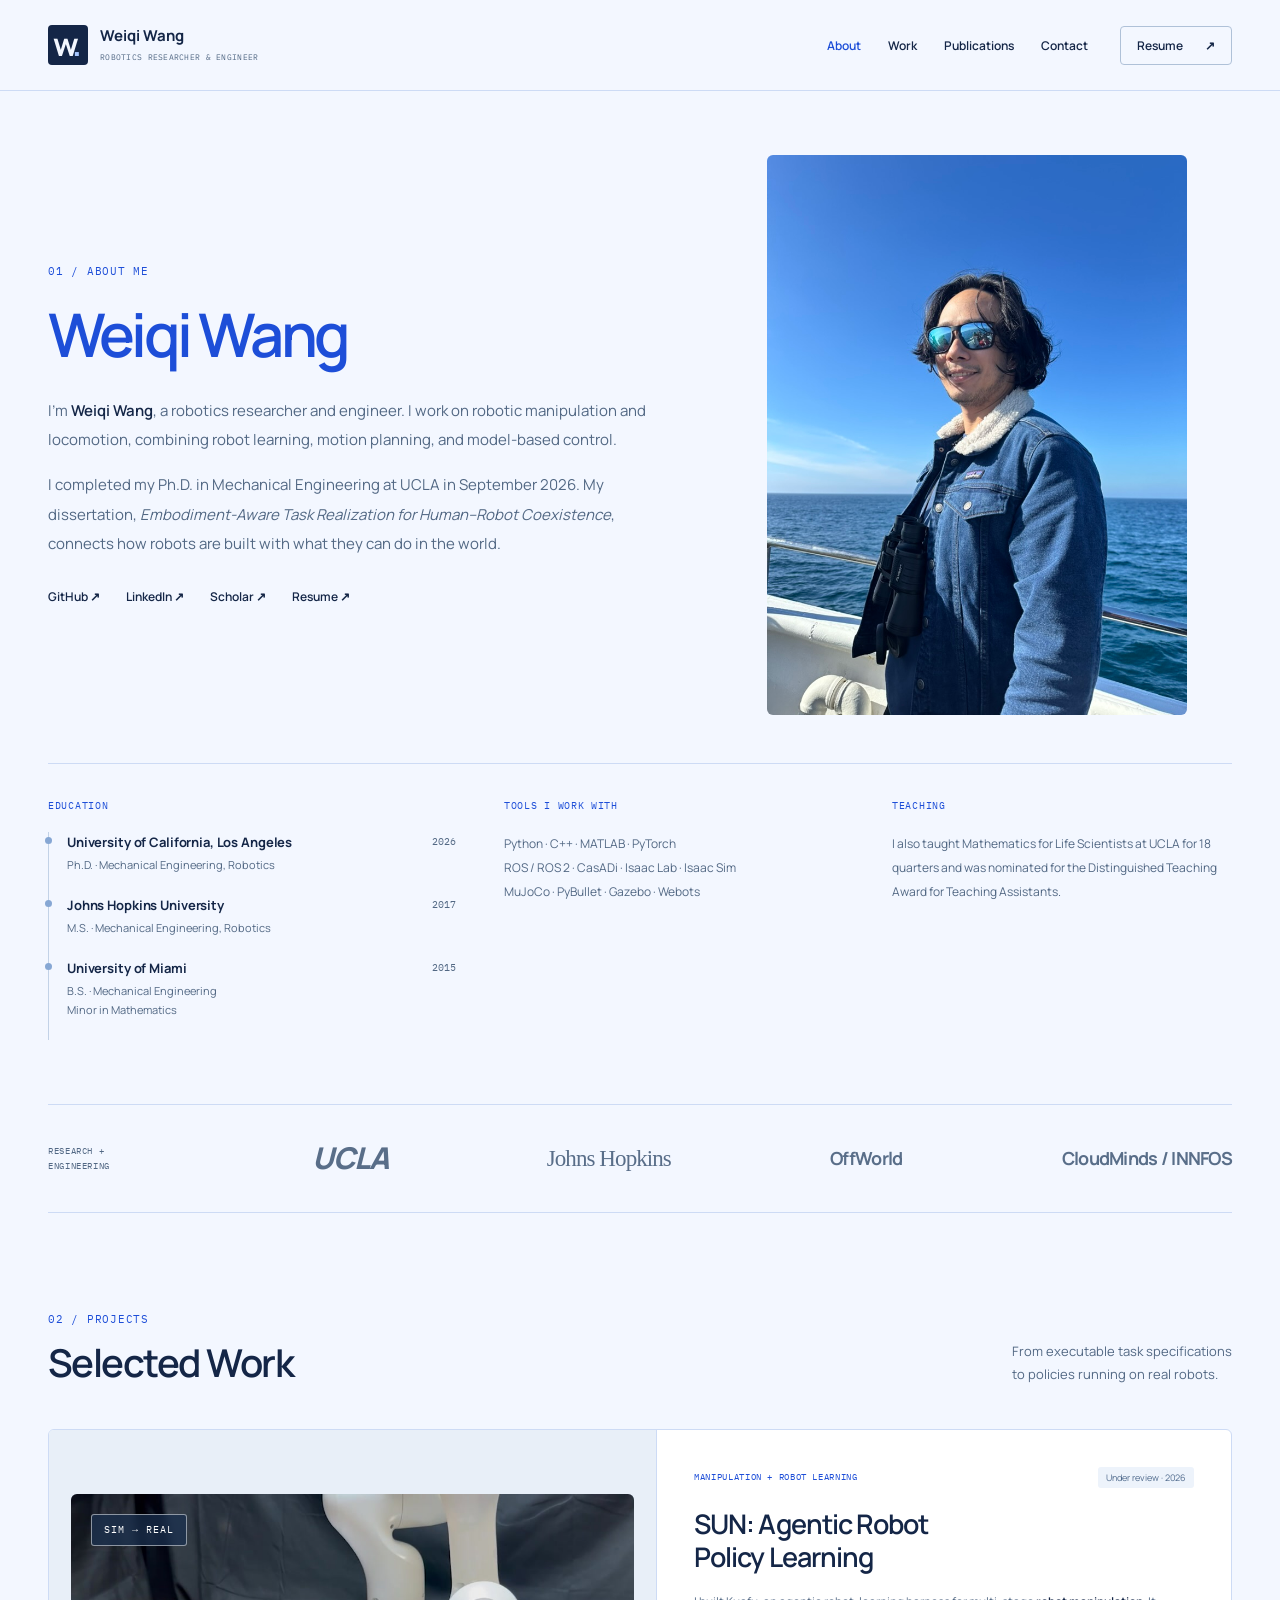
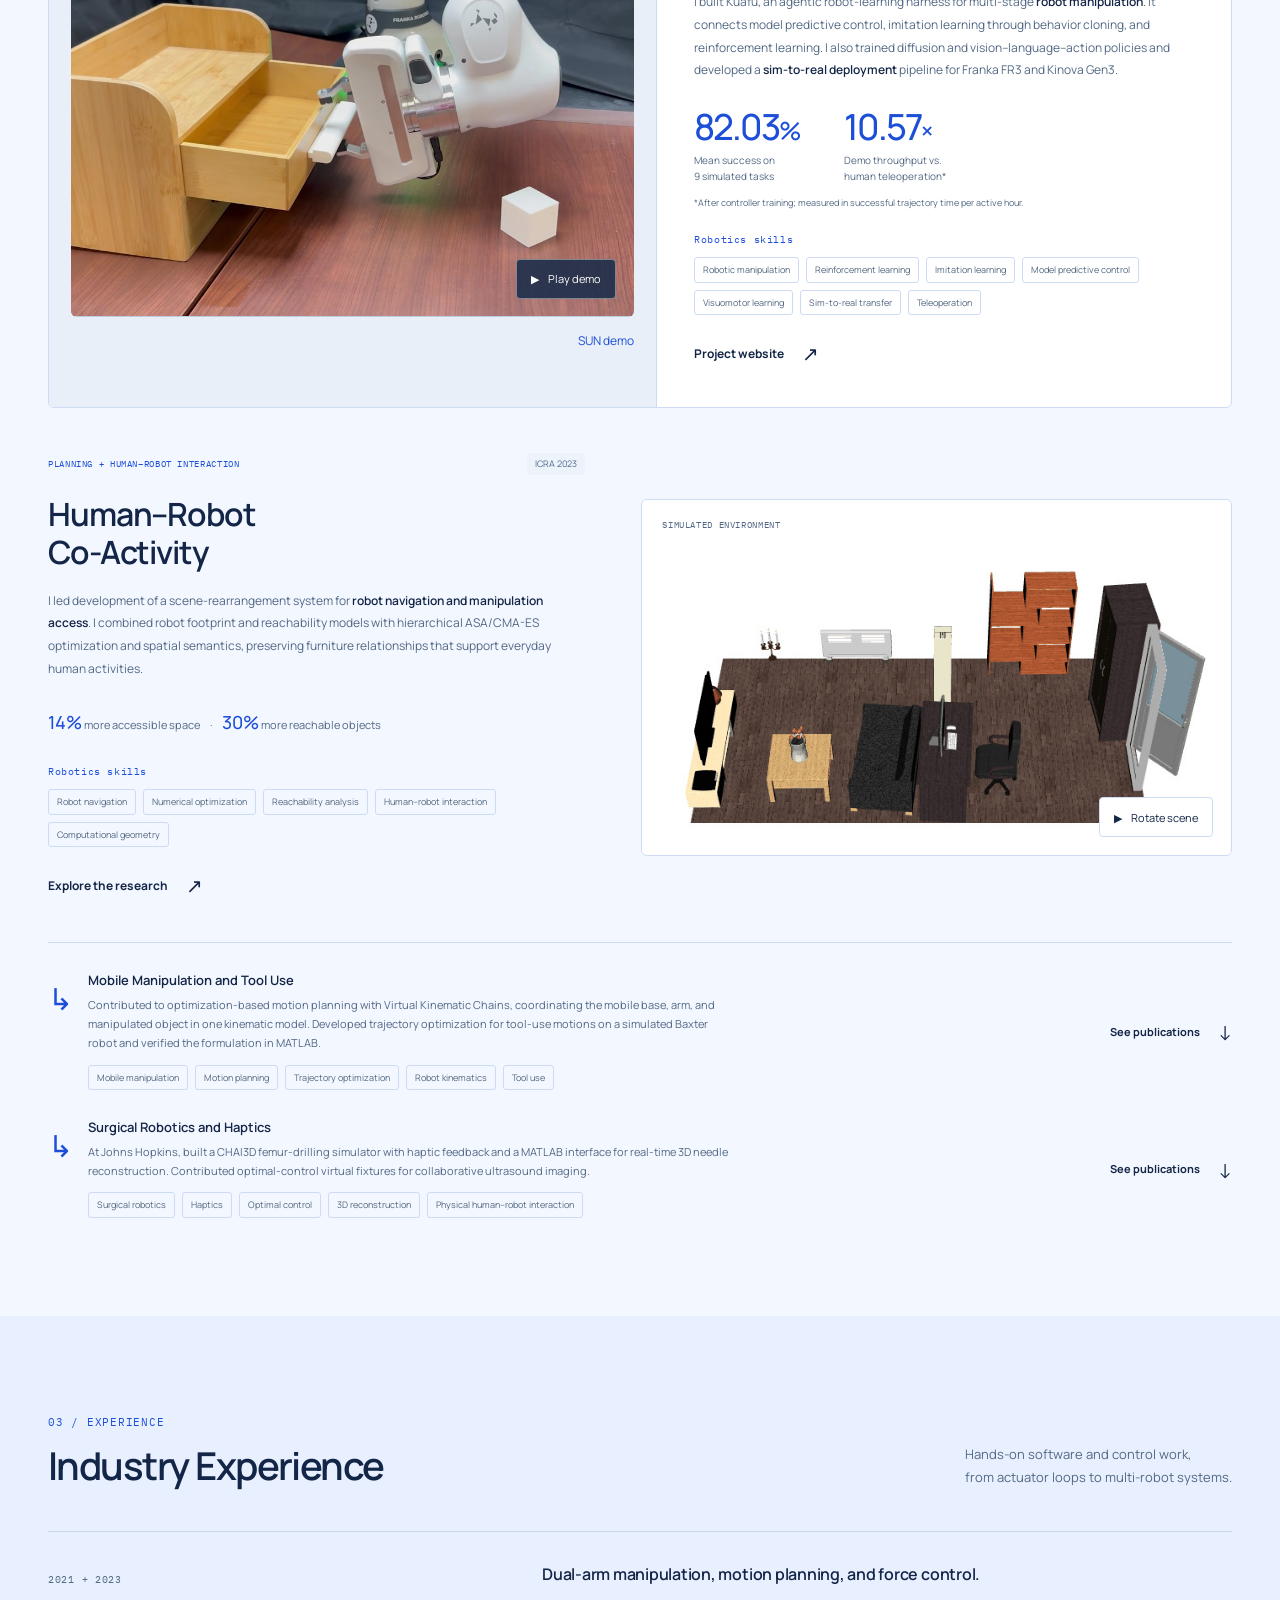
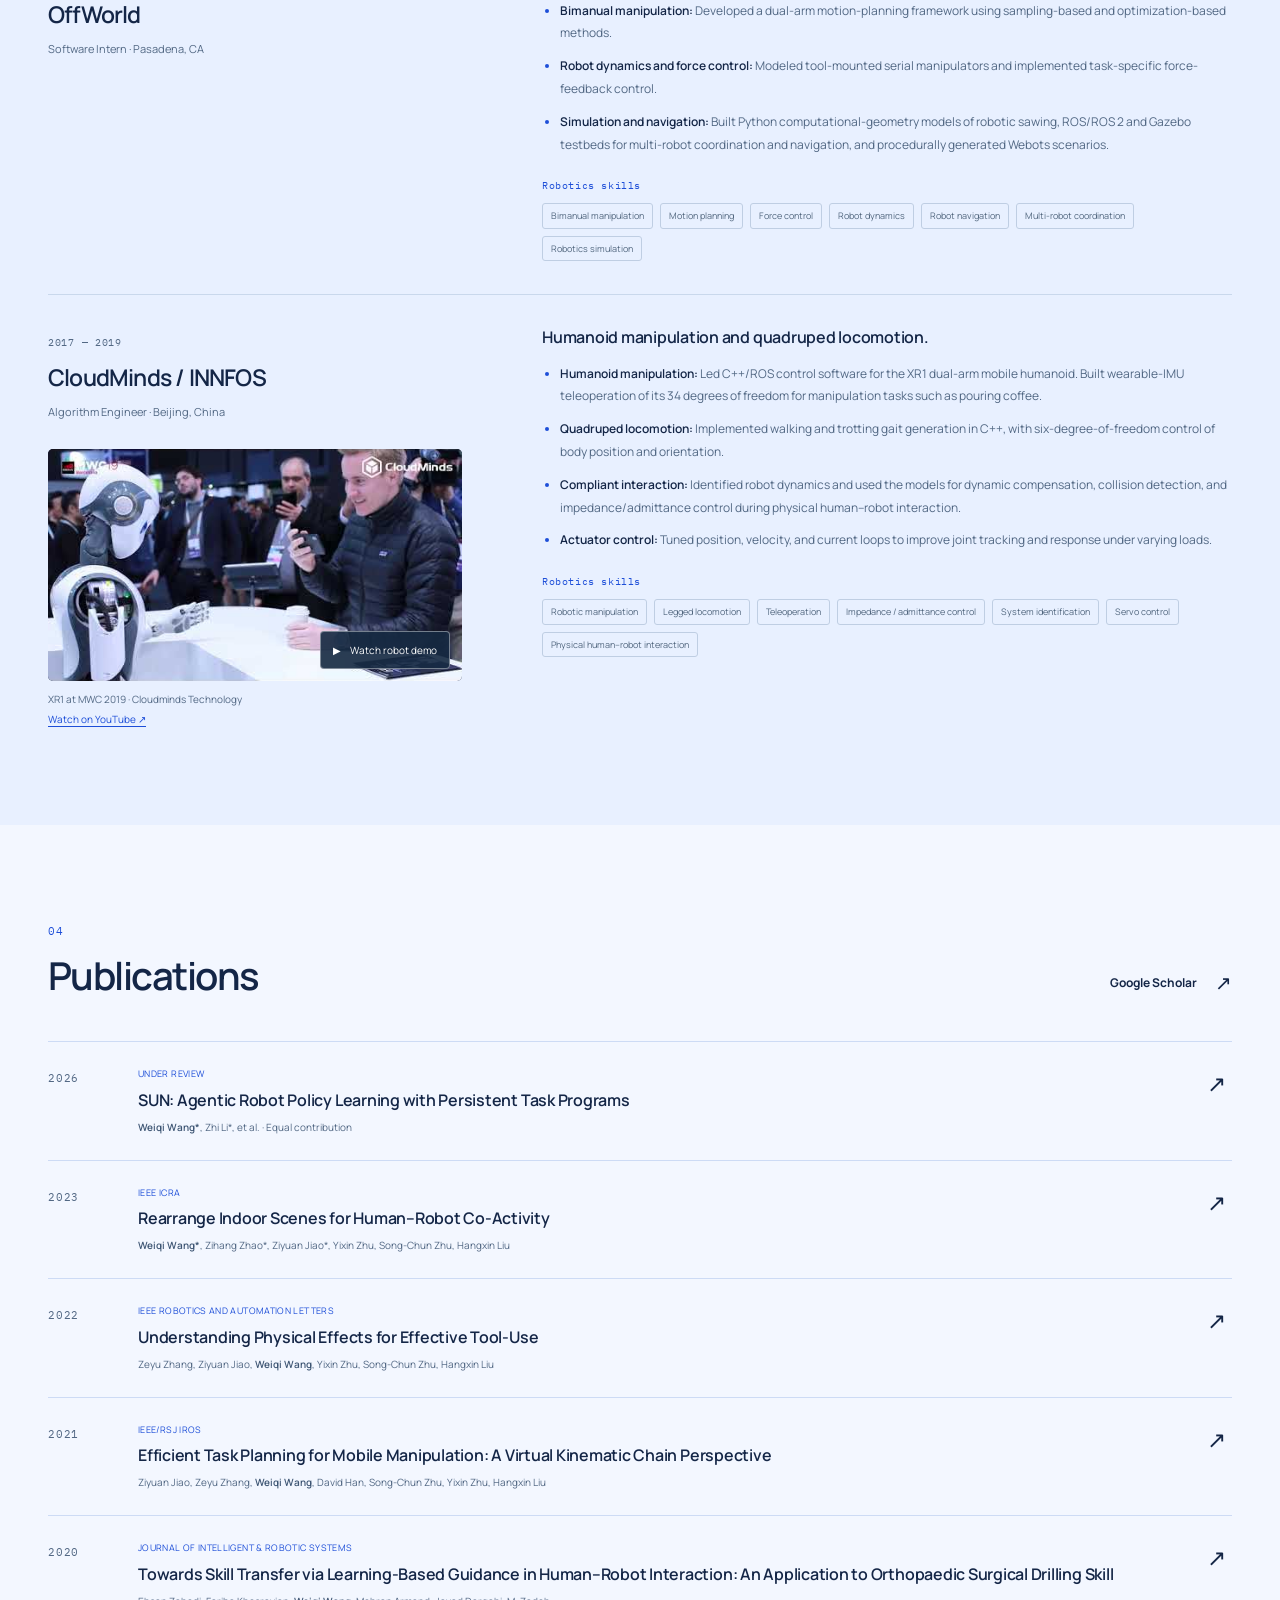
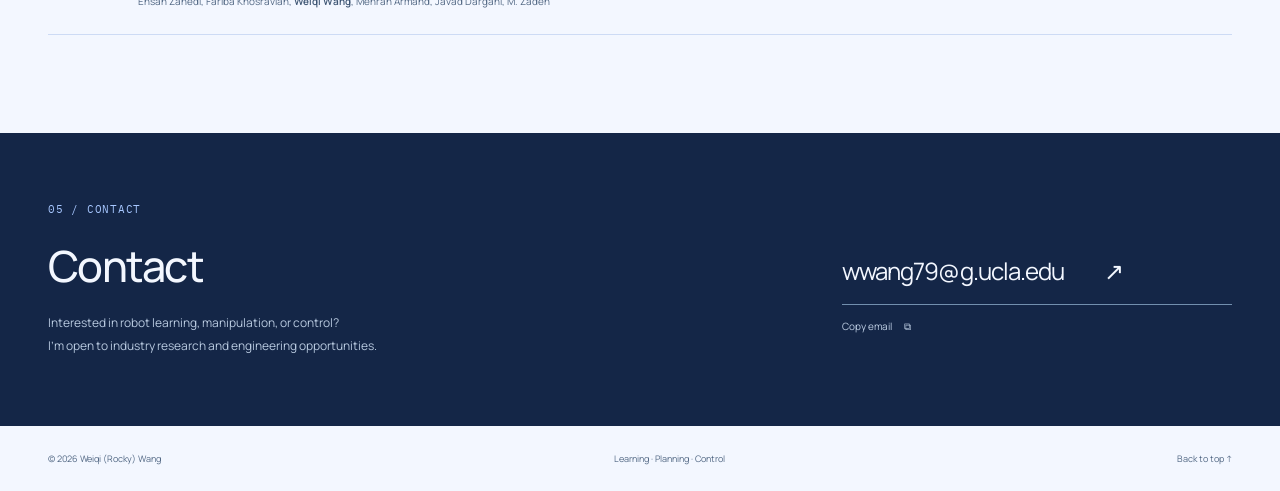
==== commit dc1e3f65: "Remove duplicate Publications section label" ====
--- a/public/index.html
+++ b/public/index.html
@@ -118,7 +118,7 @@
           <p class="skills-label">Robotics skills</p><ul class="tags" aria-label="CloudMinds and INNFOS robotics skills"><li>Robotic manipulation</li><li>Legged locomotion</li><li>Teleoperation</li><li>Impedance / admittance control</li><li>System identification</li><li>Servo control</li><li>Physical human–robot interaction</li></ul></div></div>
     </div></section>
 
-    <section id="publications" class="section container publications-section" aria-labelledby="publications-title"><div class="section-heading"><div><p class="eyebrow">04 / PUBLICATIONS</p><h2 id="publications-title">Publications</h2></div><a class="text-link" href="https://scholar.google.com/citations?hl=en&amp;user=P1fATLkAAAAJ" target="_blank" rel="noopener noreferrer">Google Scholar <span aria-hidden="true">↗</span></a></div><div class="publication-list">
+    <section id="publications" class="section container publications-section" aria-labelledby="publications-title"><div class="section-heading"><div><p class="eyebrow">04</p><h2 id="publications-title">Publications</h2></div><a class="text-link" href="https://scholar.google.com/citations?hl=en&amp;user=P1fATLkAAAAJ" target="_blank" rel="noopener noreferrer">Google Scholar <span aria-hidden="true">↗</span></a></div><div class="publication-list">
       <article class="publication"><span class="pub-year mono">2026</span><div><p class="pub-venue">Under review</p><h3><a href="https://kuafu-robo.github.io/" target="_blank" rel="noopener noreferrer">SUN: Agentic Robot Policy Learning with Persistent Task Programs</a></h3><p><strong>Weiqi Wang*</strong>, Zhi Li*, et al. <span class="muted">· Equal contribution</span></p></div><a class="pub-arrow" href="projects/sun.html" aria-label="SUN project details">↗</a></article>
       <article class="publication"><span class="pub-year mono">2023</span><div><p class="pub-venue">IEEE ICRA</p><h3><a href="https://arxiv.org/abs/2303.05676" target="_blank" rel="noopener noreferrer">Rearrange Indoor Scenes for Human–Robot Co-Activity</a></h3><p><strong>Weiqi Wang*</strong>, Zihang Zhao*, Ziyuan Jiao*, Yixin Zhu, Song-Chun Zhu, Hangxin Liu</p></div><a class="pub-arrow" href="https://arxiv.org/abs/2303.05676" target="_blank" rel="noopener noreferrer" aria-label="Read co-activity paper on arXiv">↗</a></article>
       <article class="publication"><span class="pub-year mono">2022</span><div><p class="pub-venue">IEEE Robotics and Automation Letters</p><h3><a href="https://arxiv.org/abs/2206.14998" target="_blank" rel="noopener noreferrer">Understanding Physical Effects for Effective Tool-Use</a></h3><p>Zeyu Zhang, Ziyuan Jiao, <strong>Weiqi Wang</strong>, Yixin Zhu, Song-Chun Zhu, Hangxin Liu</p></div><a class="pub-arrow" href="https://arxiv.org/abs/2206.14998" target="_blank" rel="noopener noreferrer" aria-label="Read tool-use paper on arXiv">↗</a></article>
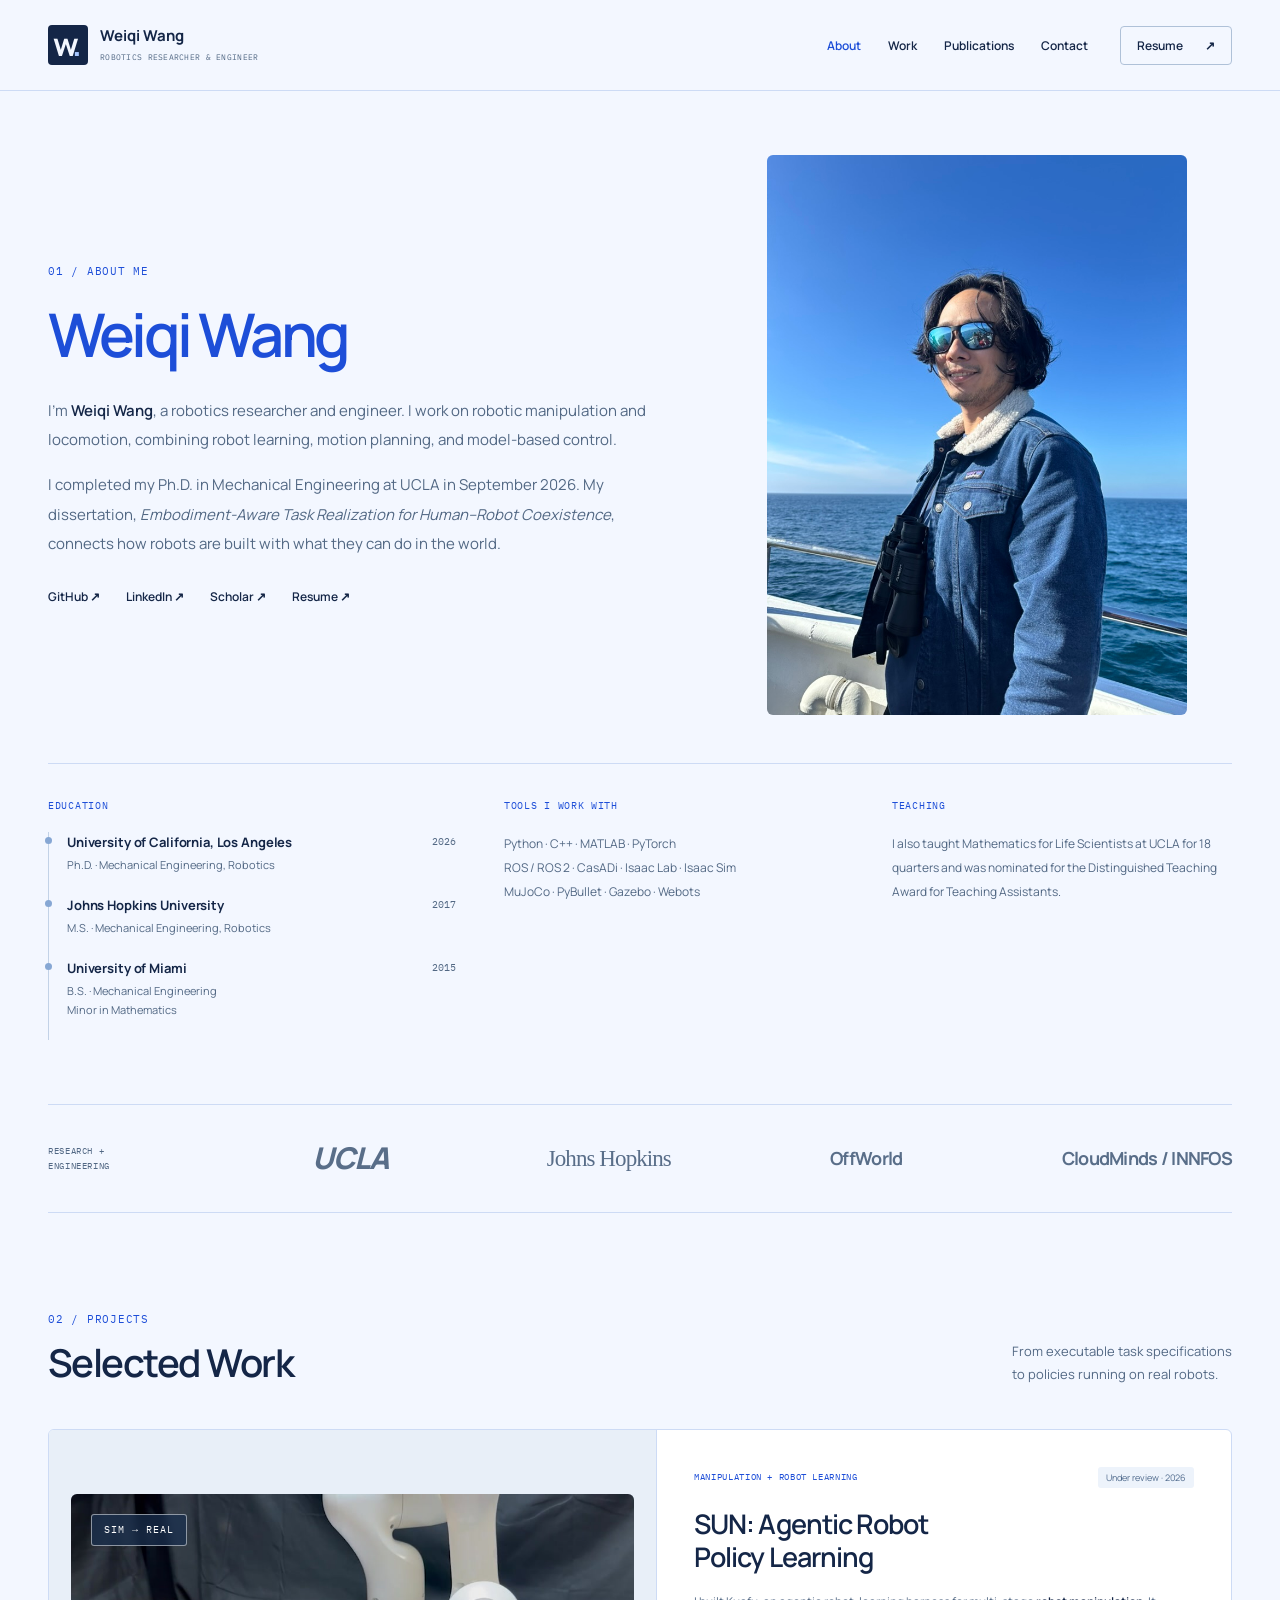
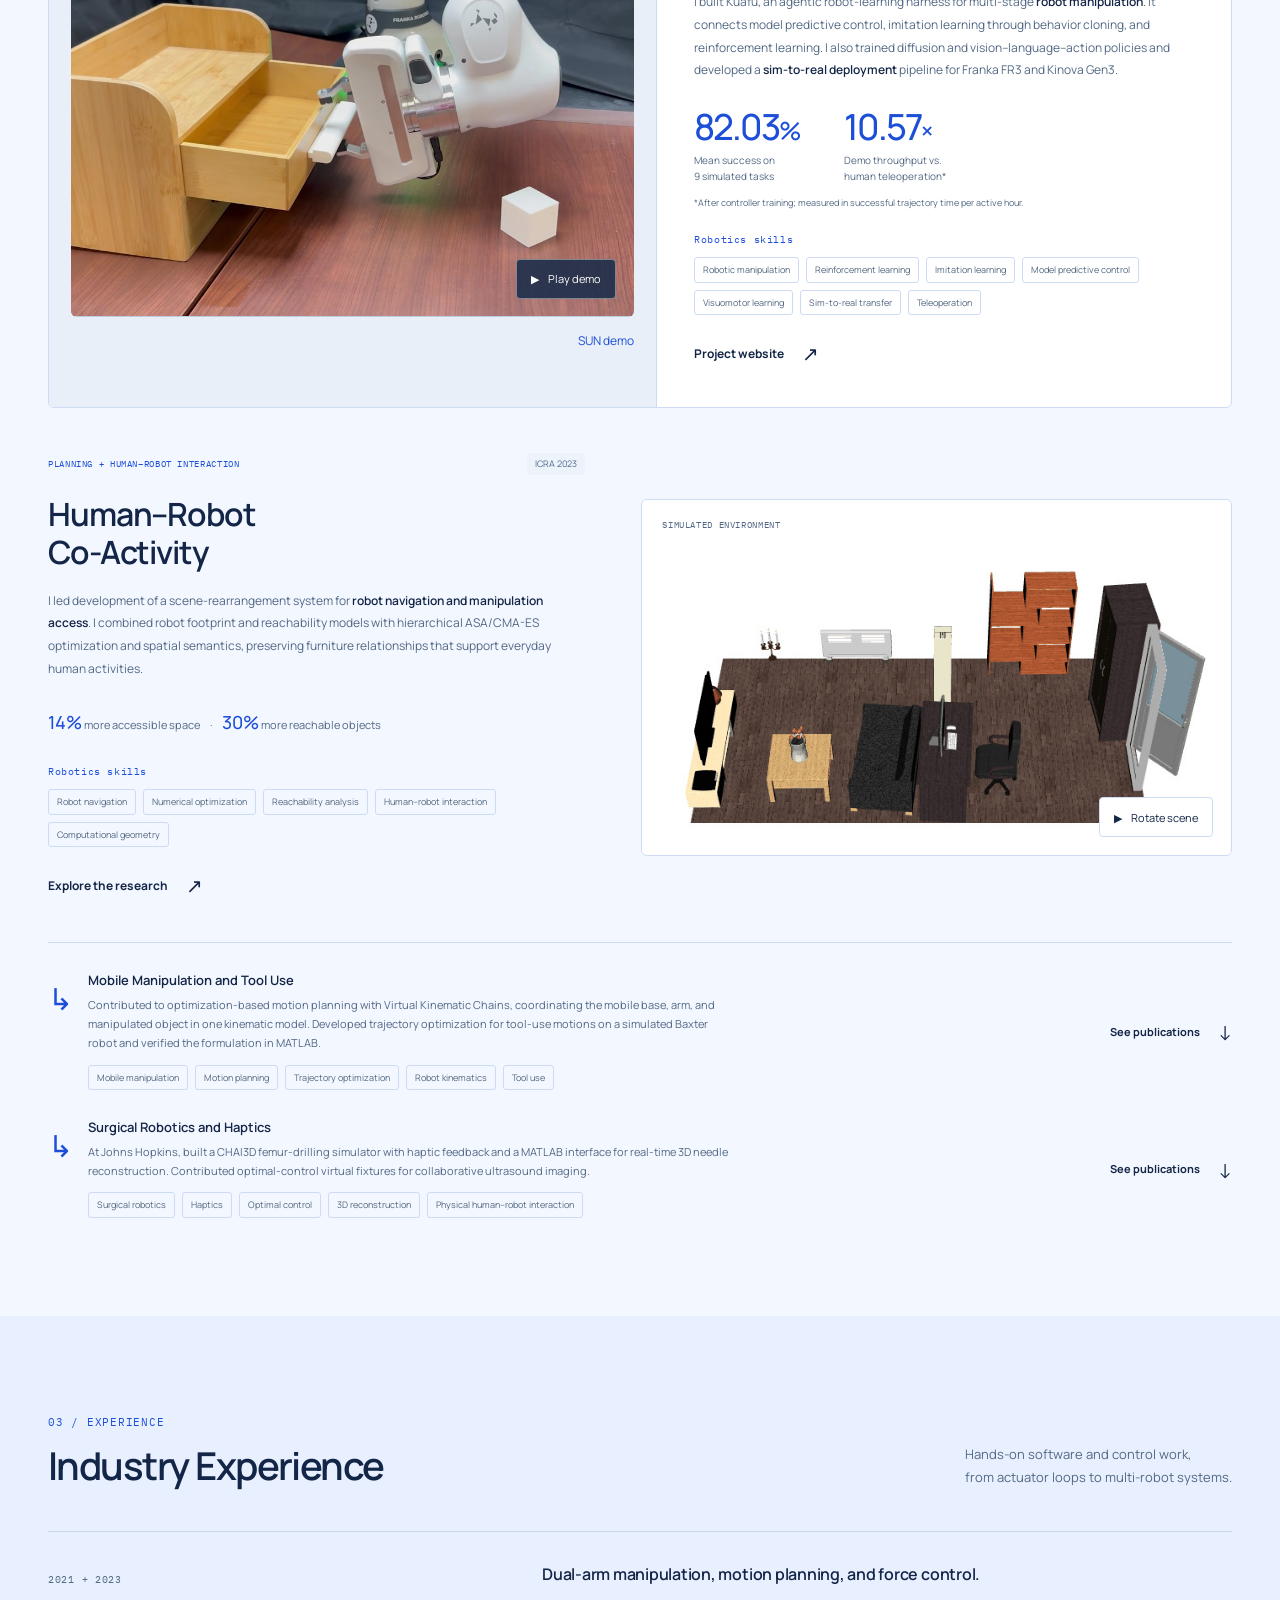
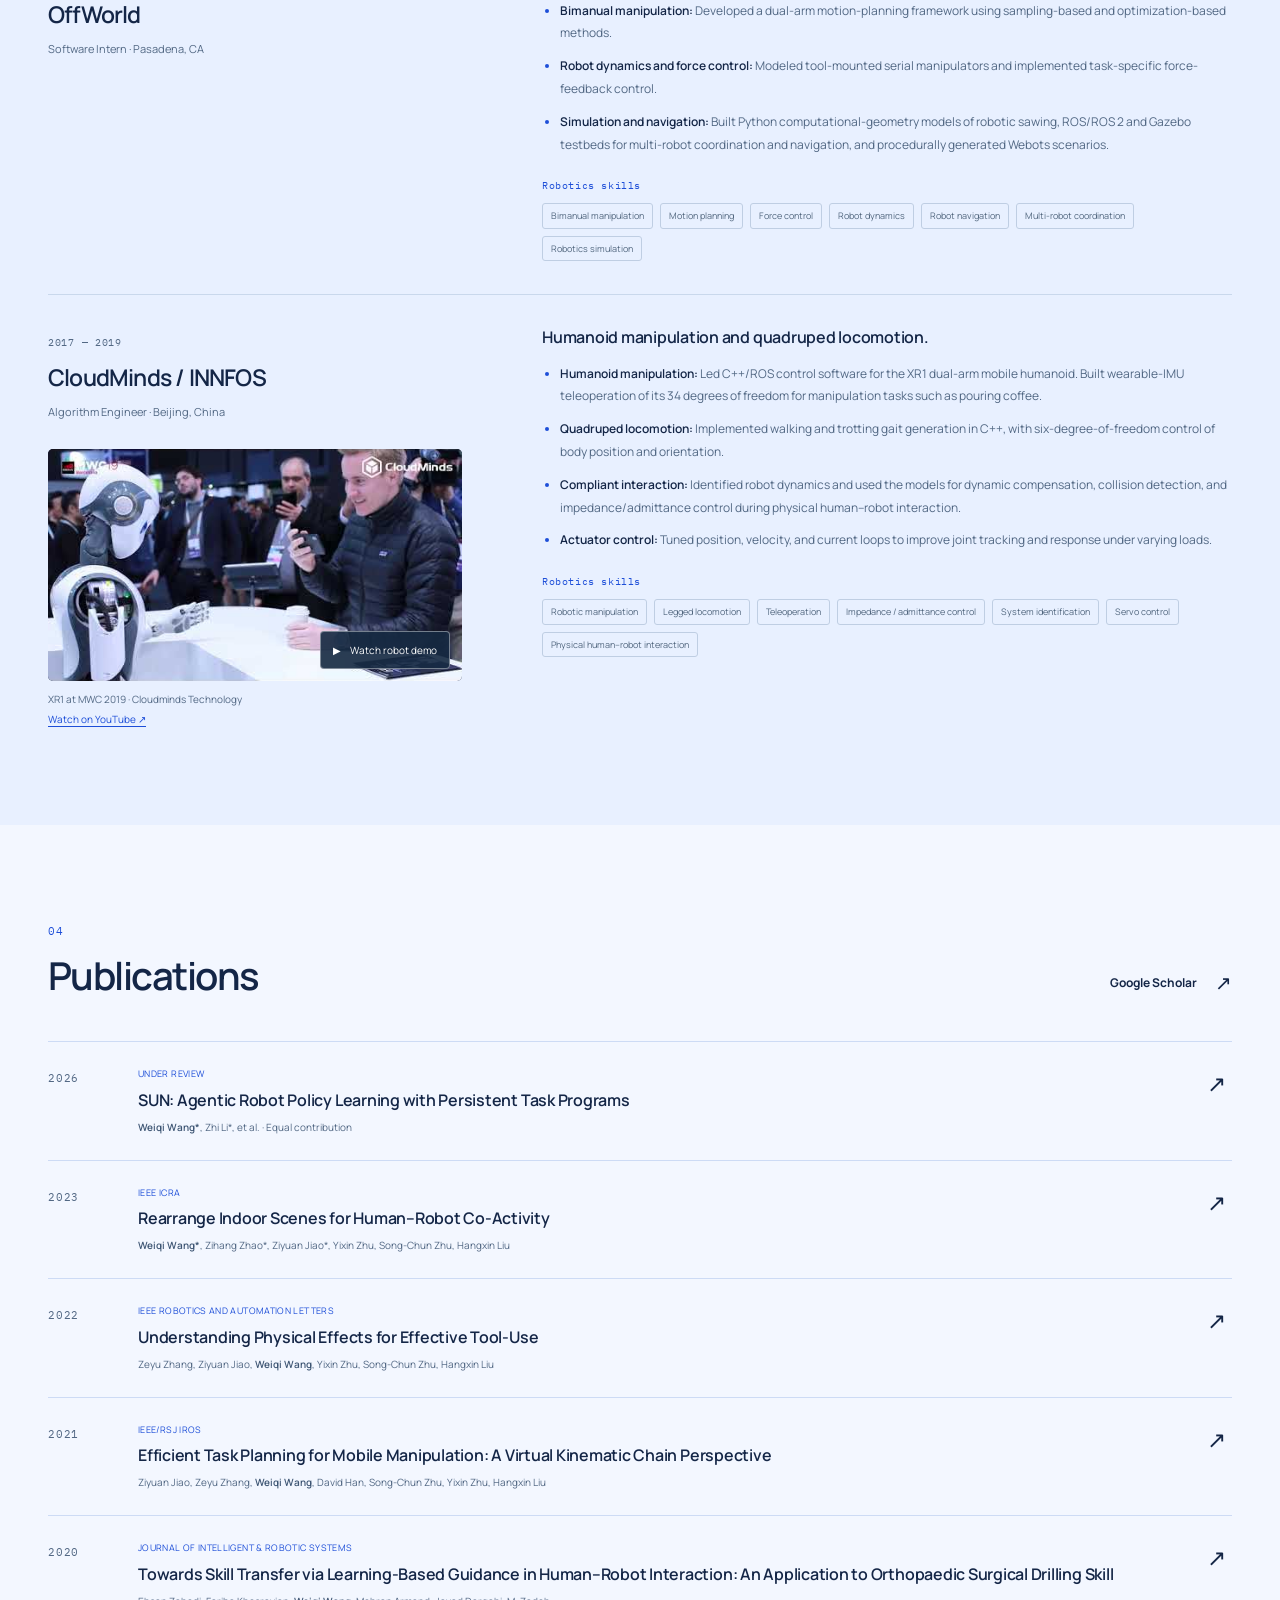
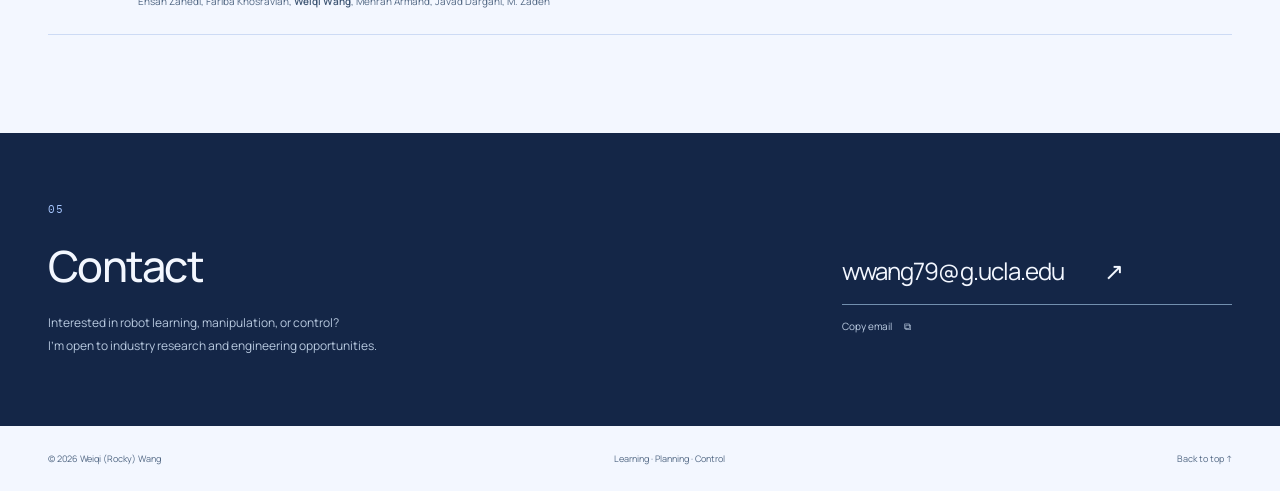
==== commit 1efe0290: "Remove duplicate Contact section label" ====
--- a/public/index.html
+++ b/public/index.html
@@ -126,7 +126,7 @@
       <article class="publication"><span class="pub-year mono">2020</span><div><p class="pub-venue">Journal of Intelligent &amp; Robotic Systems</p><h3><a href="https://doi.org/10.1007/s10846-019-01082-2" target="_blank" rel="noopener noreferrer">Towards Skill Transfer via Learning-Based Guidance in Human–Robot Interaction: An Application to Orthopaedic Surgical Drilling Skill</a></h3><p>Ehsan Zahedi, Fariba Khosravian, <strong>Weiqi Wang</strong>, Mehran Armand, Javad Dargahi, M. Zadeh</p></div><a class="pub-arrow" href="https://doi.org/10.1007/s10846-019-01082-2" target="_blank" rel="noopener noreferrer" aria-label="Read surgical skill-transfer paper">↗</a></article>
     </div></section>
 
-    <section id="contact" class="contact-section"><div class="container"><p class="eyebrow">05 / CONTACT</p><div class="contact-grid"><div><h2>Contact</h2><p>Interested in robot learning, manipulation, or control?<br>I’m open to industry research and engineering opportunities.</p></div><div class="contact-actions"><a class="contact-email" href="mailto:wwang79@g.ucla.edu">wwang79@g.ucla.edu <span aria-hidden="true">↗</span></a><button class="copy-email" data-copy="wwang79@g.ucla.edu">Copy email <span aria-hidden="true">⧉</span></button><span class="copy-feedback" role="status" aria-live="polite"></span></div></div></div></section>
+    <section id="contact" class="contact-section"><div class="container"><p class="eyebrow">05</p><div class="contact-grid"><div><h2>Contact</h2><p>Interested in robot learning, manipulation, or control?<br>I’m open to industry research and engineering opportunities.</p></div><div class="contact-actions"><a class="contact-email" href="mailto:wwang79@g.ucla.edu">wwang79@g.ucla.edu <span aria-hidden="true">↗</span></a><button class="copy-email" data-copy="wwang79@g.ucla.edu">Copy email <span aria-hidden="true">⧉</span></button><span class="copy-feedback" role="status" aria-live="polite"></span></div></div></div></section>
   </main>
   <footer class="site-footer container"><span>© <span data-year>2026</span> Weiqi (Rocky) Wang</span><span>Learning · Planning · Control</span><a href="#main">Back to top ↑</a></footer>
 </body>
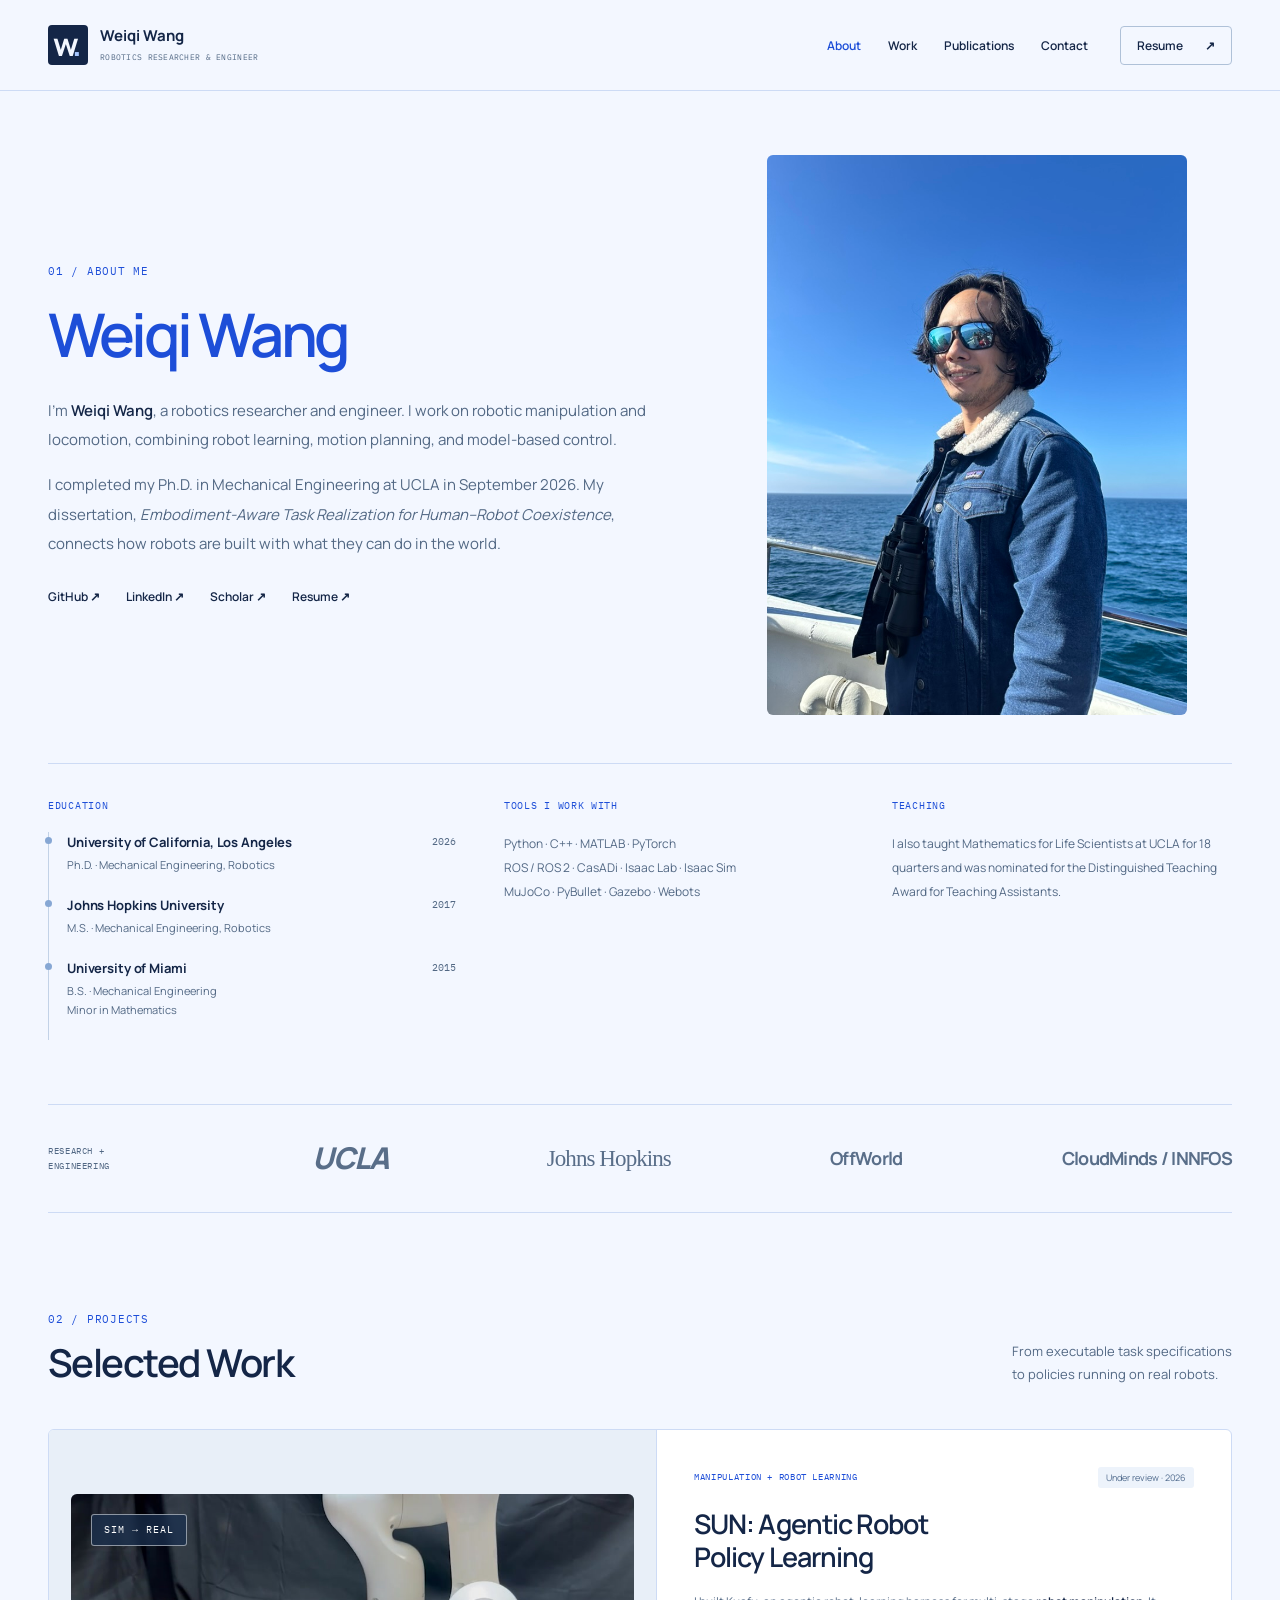
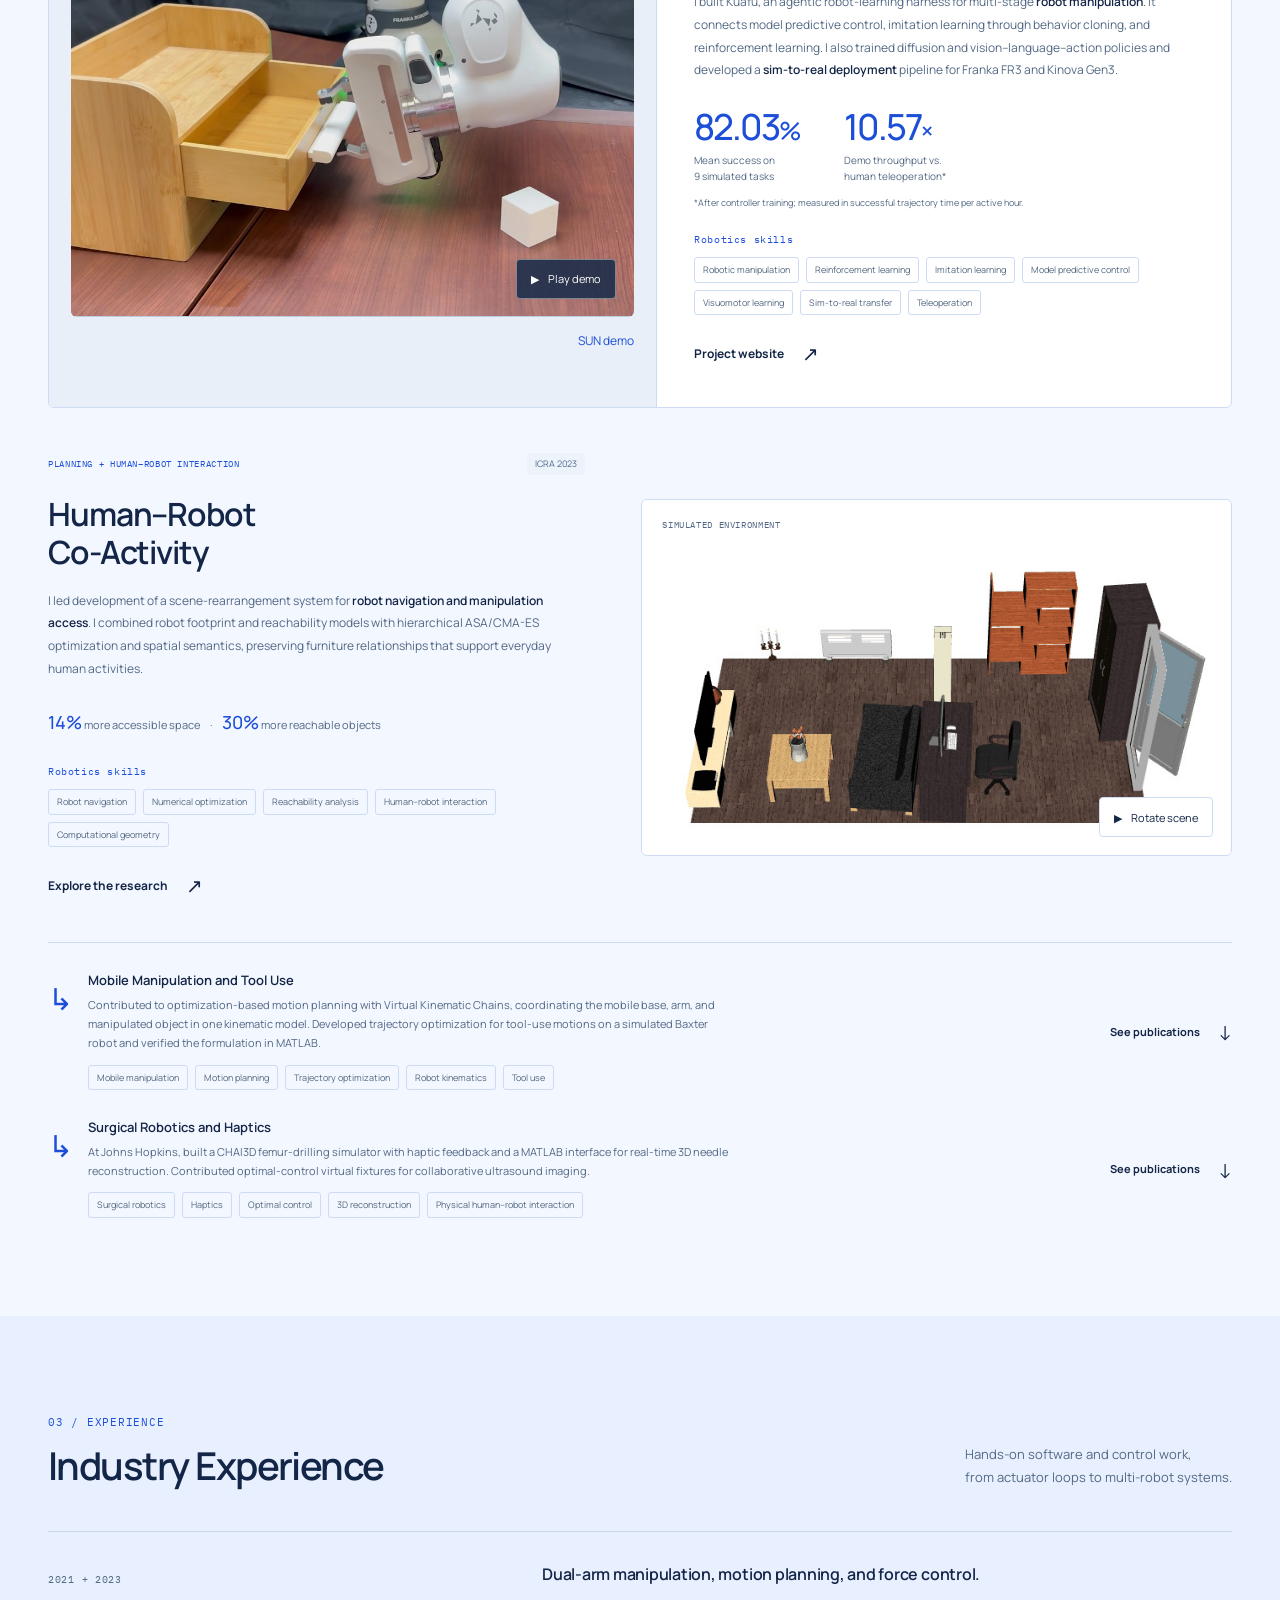
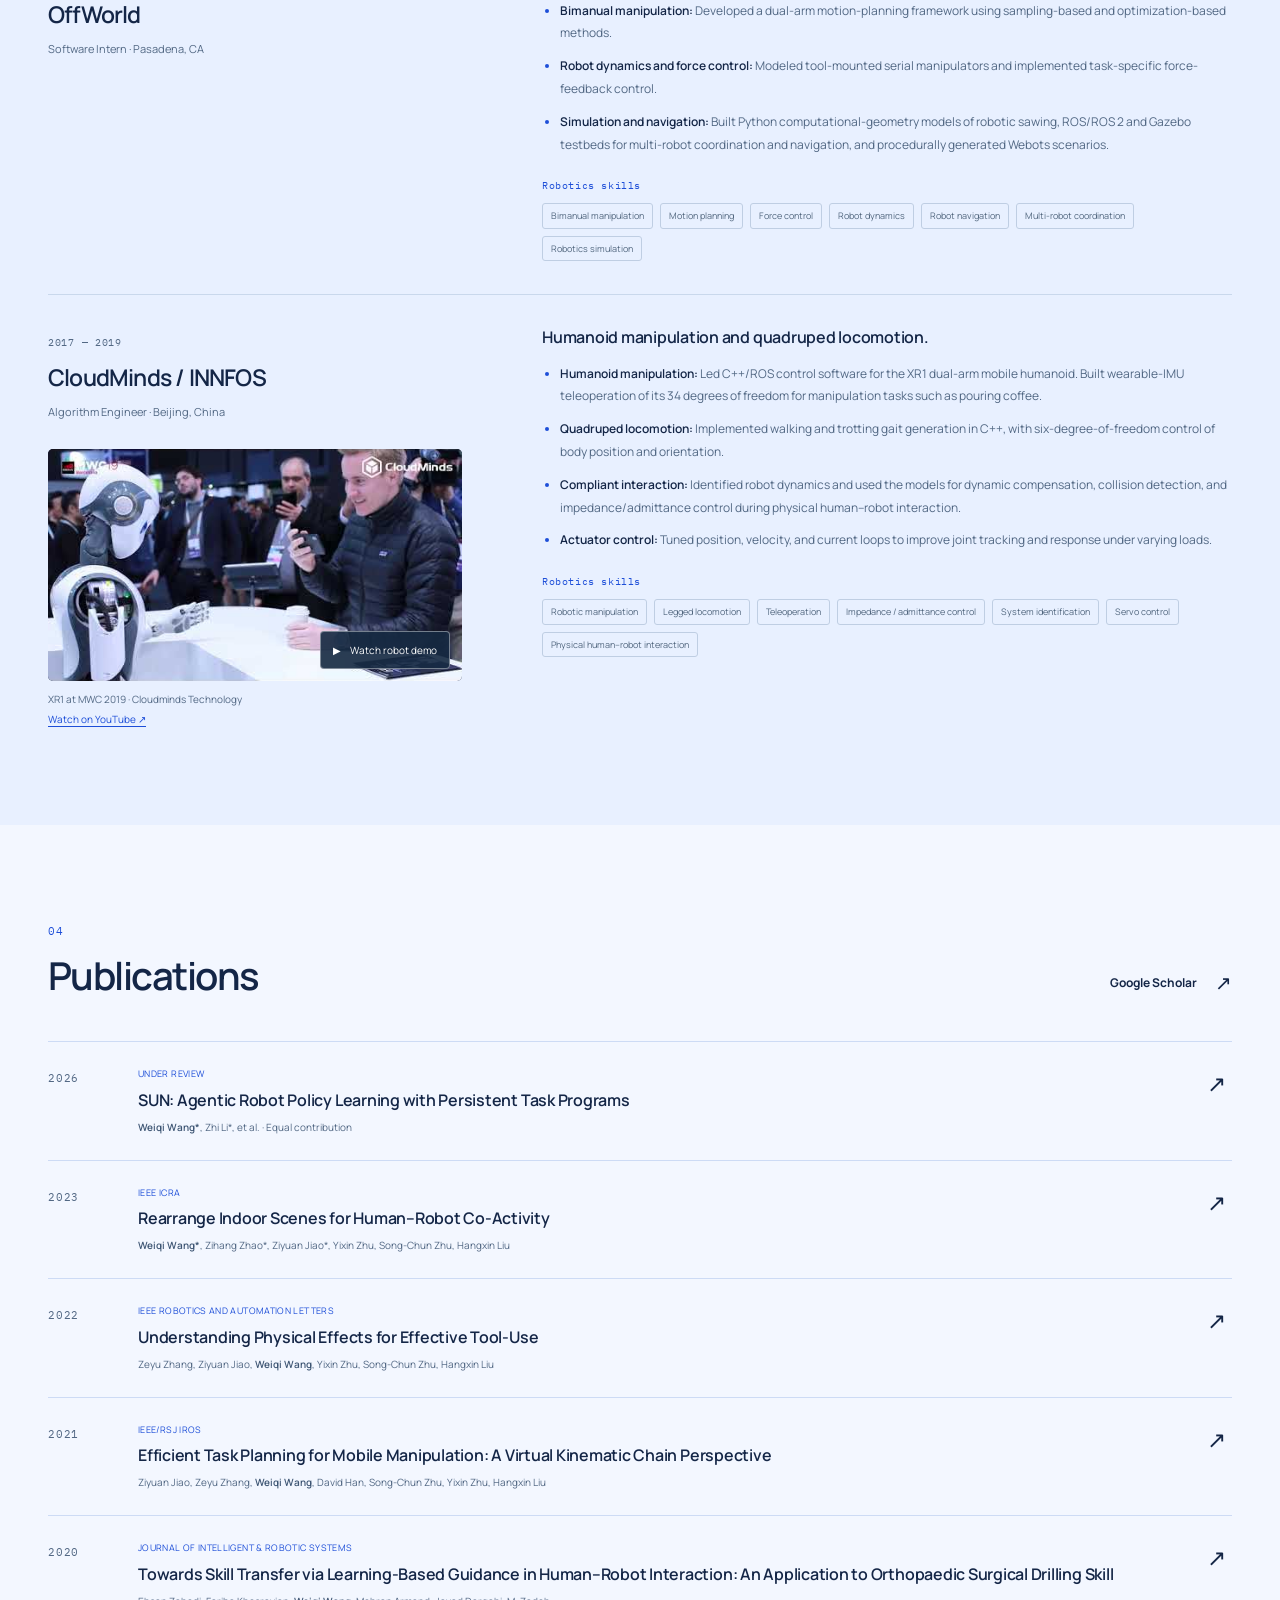
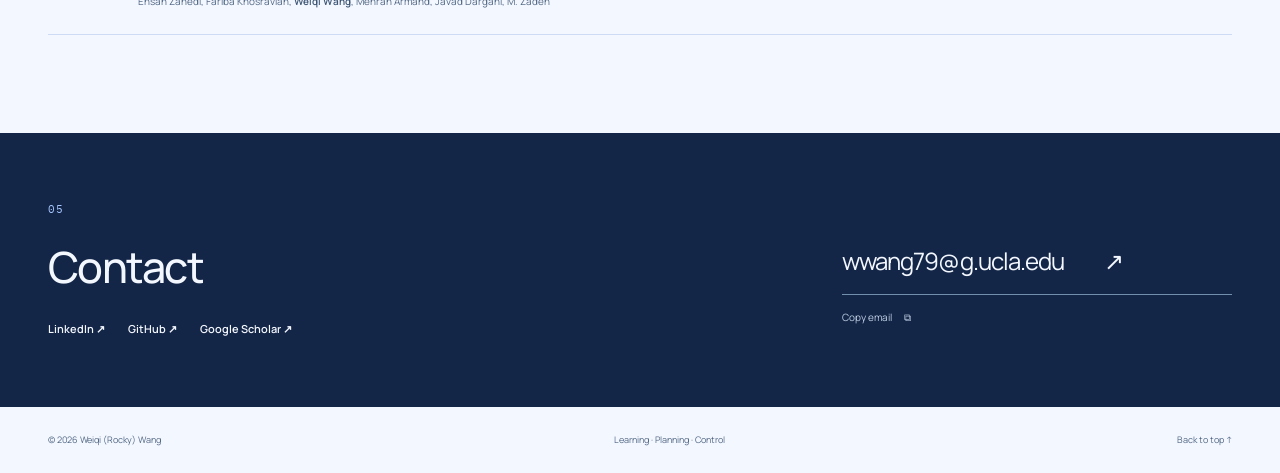
==== commit 382713f8: "Simplify contact section to email and professional profiles" ====
--- a/public/index.html
+++ b/public/index.html
@@ -126,7 +126,7 @@
       <article class="publication"><span class="pub-year mono">2020</span><div><p class="pub-venue">Journal of Intelligent &amp; Robotic Systems</p><h3><a href="https://doi.org/10.1007/s10846-019-01082-2" target="_blank" rel="noopener noreferrer">Towards Skill Transfer via Learning-Based Guidance in Human–Robot Interaction: An Application to Orthopaedic Surgical Drilling Skill</a></h3><p>Ehsan Zahedi, Fariba Khosravian, <strong>Weiqi Wang</strong>, Mehran Armand, Javad Dargahi, M. Zadeh</p></div><a class="pub-arrow" href="https://doi.org/10.1007/s10846-019-01082-2" target="_blank" rel="noopener noreferrer" aria-label="Read surgical skill-transfer paper">↗</a></article>
     </div></section>
 
-    <section id="contact" class="contact-section"><div class="container"><p class="eyebrow">05</p><div class="contact-grid"><div><h2>Contact</h2><p>Interested in robot learning, manipulation, or control?<br>I’m open to industry research and engineering opportunities.</p></div><div class="contact-actions"><a class="contact-email" href="mailto:wwang79@g.ucla.edu">wwang79@g.ucla.edu <span aria-hidden="true">↗</span></a><button class="copy-email" data-copy="wwang79@g.ucla.edu">Copy email <span aria-hidden="true">⧉</span></button><span class="copy-feedback" role="status" aria-live="polite"></span></div></div></div></section>
+    <section id="contact" class="contact-section"><div class="container"><p class="eyebrow">05</p><div class="contact-grid"><div><h2>Contact</h2><div class="social-links" aria-label="Professional profiles"><a href="https://www.linkedin.com/in/weiqiwang93" target="_blank" rel="noopener noreferrer">LinkedIn ↗</a><a href="https://github.com/Rayckey" target="_blank" rel="noopener noreferrer">GitHub ↗</a><a href="https://scholar.google.com/citations?hl=en&amp;user=P1fATLkAAAAJ" target="_blank" rel="noopener noreferrer">Google Scholar ↗</a></div></div><div class="contact-actions"><a class="contact-email" href="mailto:wwang79@g.ucla.edu">wwang79@g.ucla.edu <span aria-hidden="true">↗</span></a><button class="copy-email" data-copy="wwang79@g.ucla.edu">Copy email <span aria-hidden="true">⧉</span></button><span class="copy-feedback" role="status" aria-live="polite"></span></div></div></div></section>
   </main>
   <footer class="site-footer container"><span>© <span data-year>2026</span> Weiqi (Rocky) Wang</span><span>Learning · Planning · Control</span><a href="#main">Back to top ↑</a></footer>
 </body>
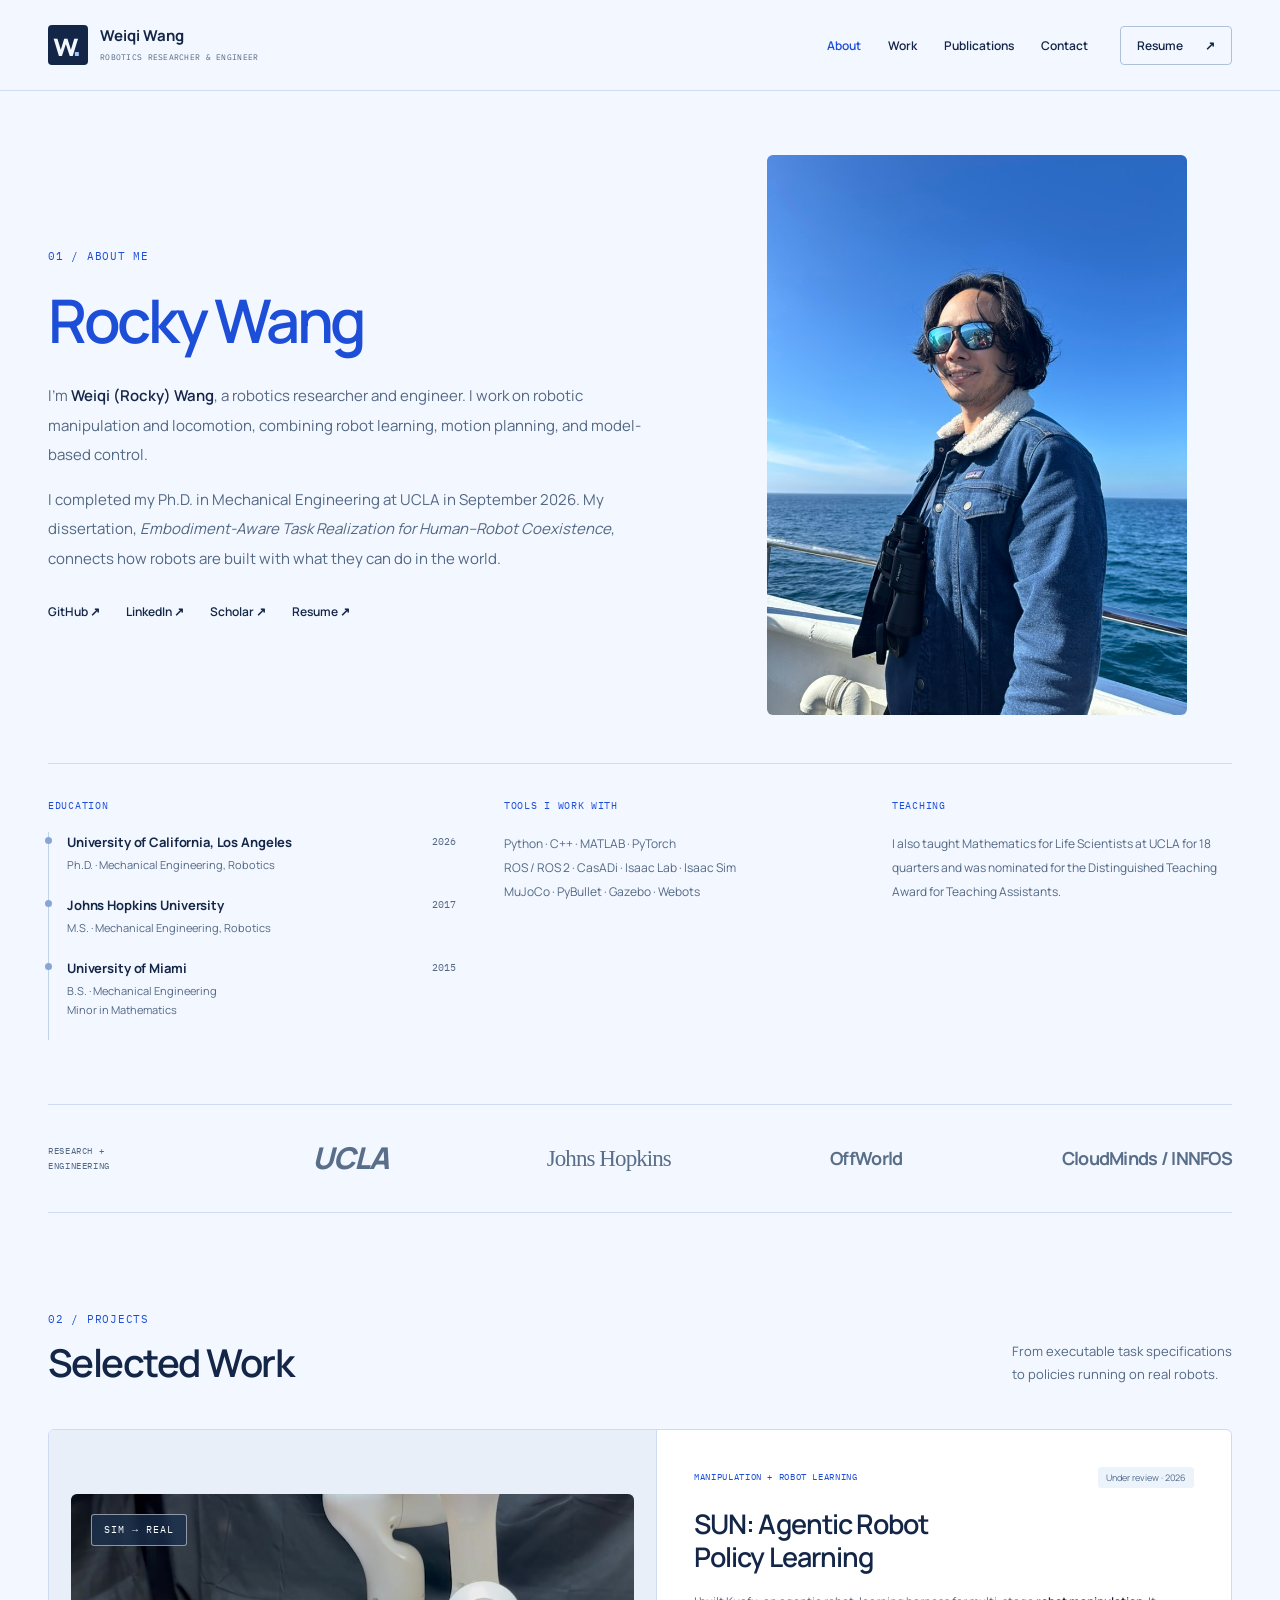
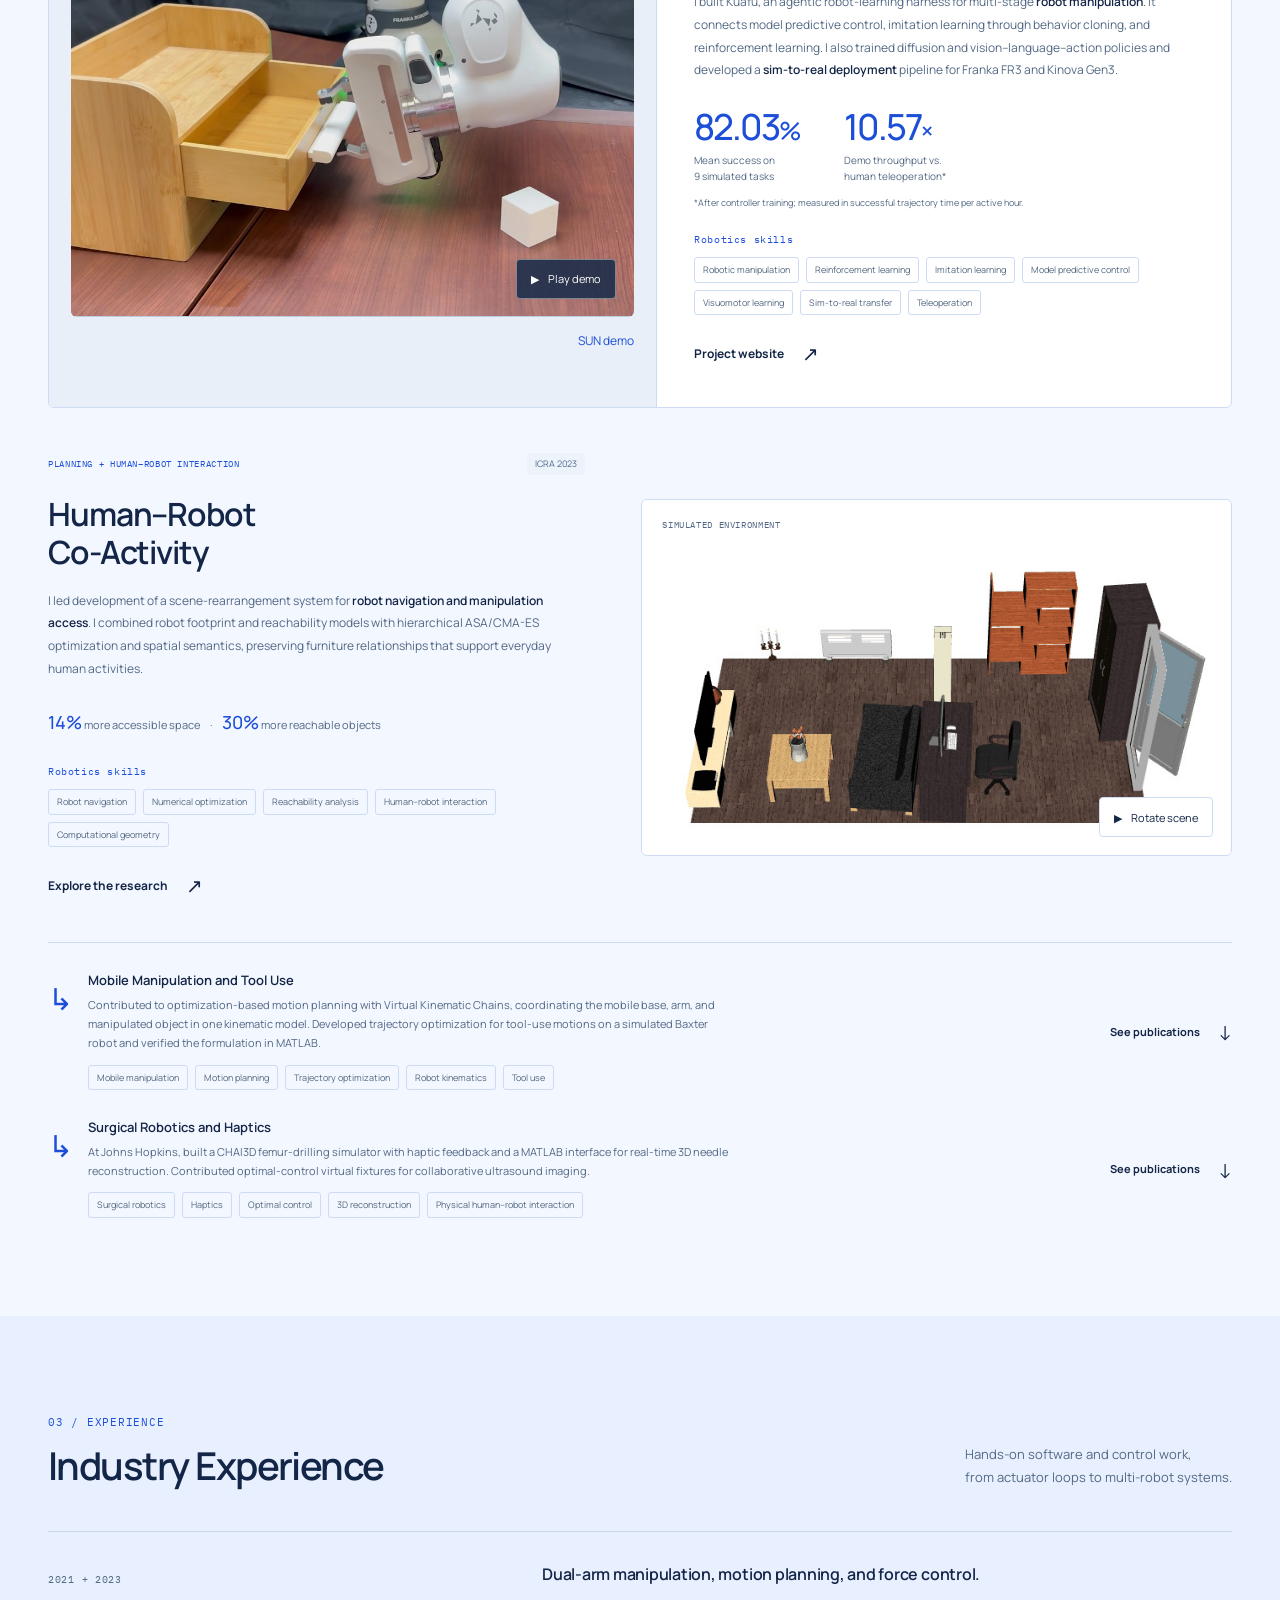
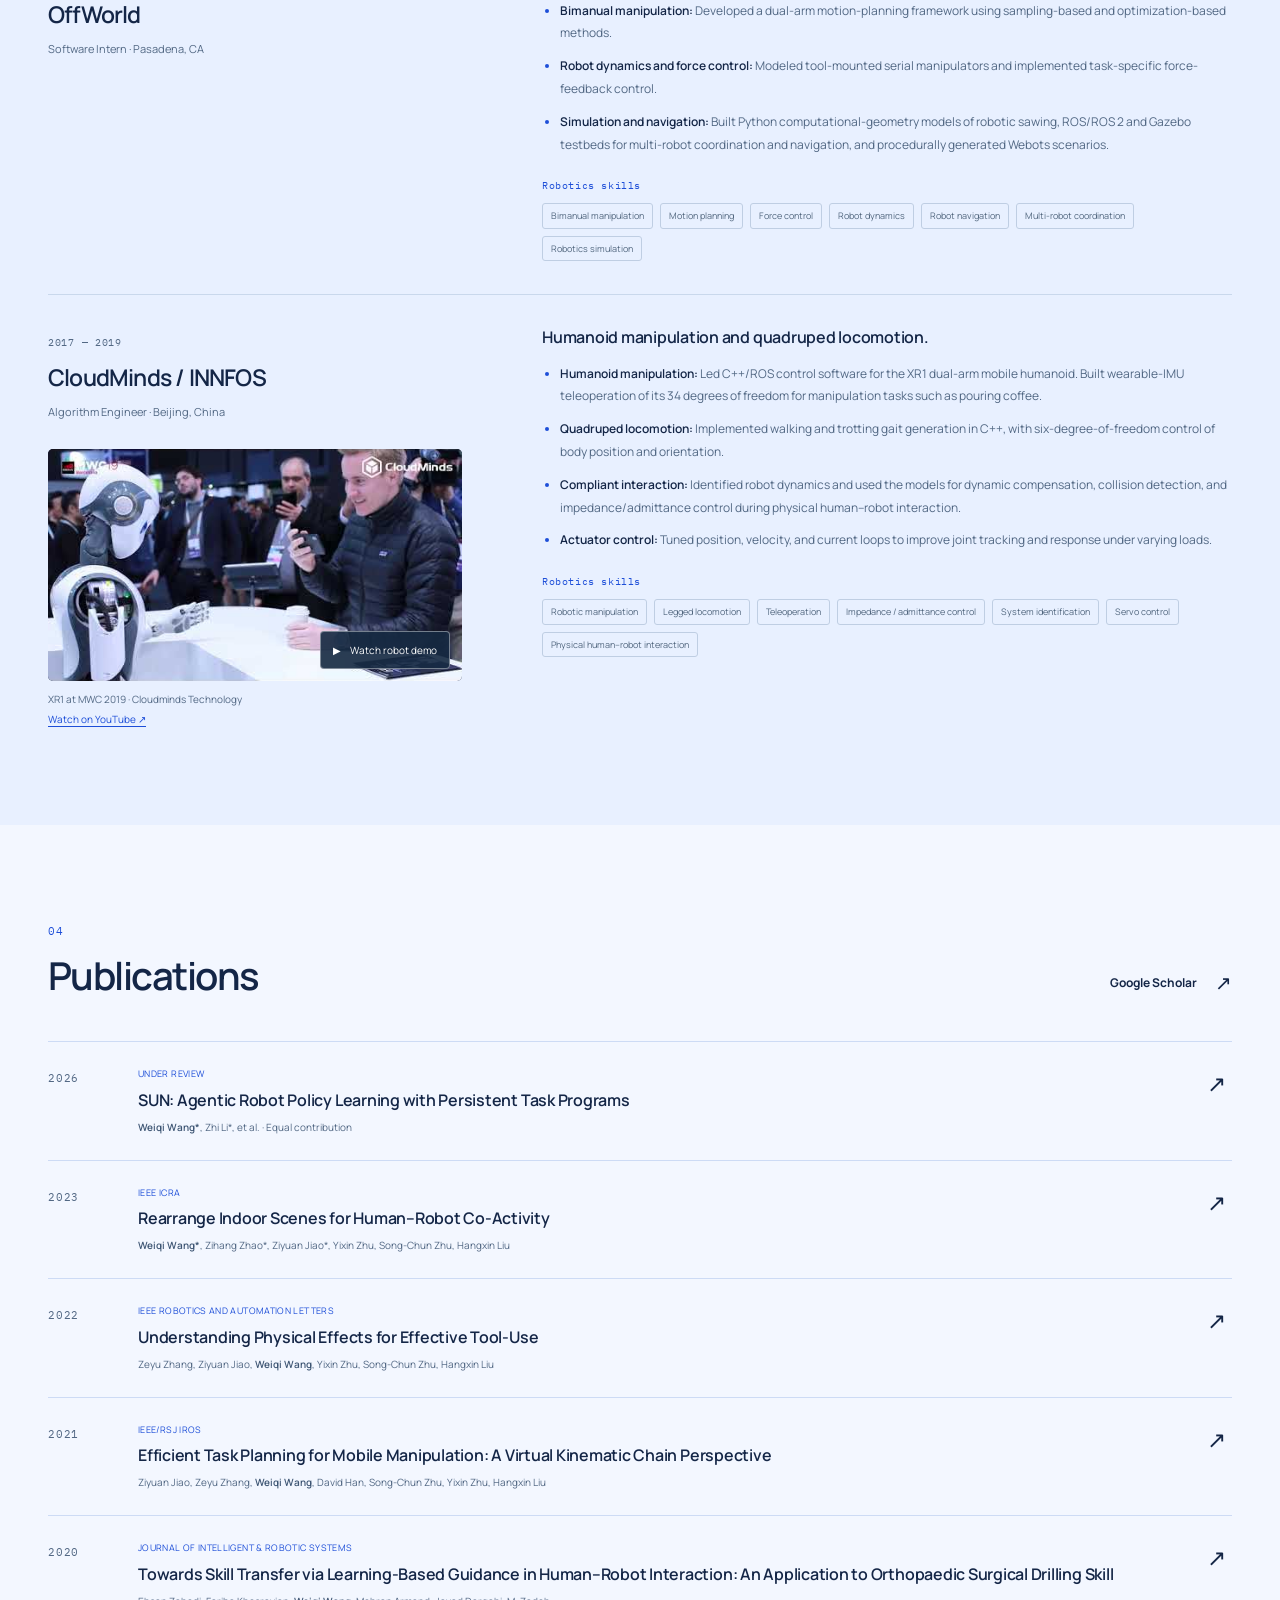
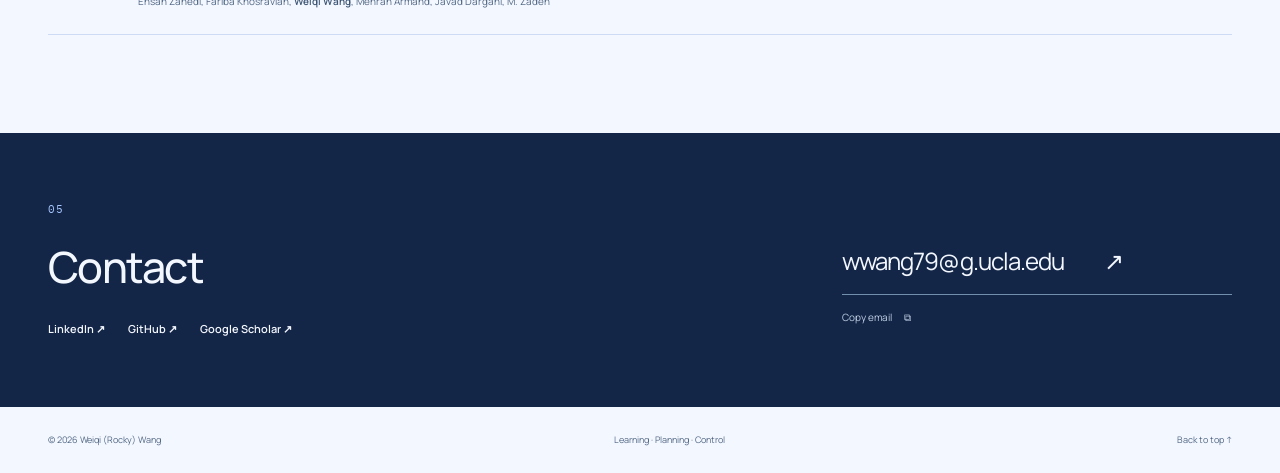
==== commit 93a7338b: "Introduce Rocky Wang in About heading and biography" ====
--- a/public/index.html
+++ b/public/index.html
@@ -33,10 +33,10 @@
       <div class="about-intro">
         <div class="about-heading">
           <p class="eyebrow">01 / ABOUT ME</p>
-          <h1 id="about-title">Weiqi Wang</h1>
+          <h1 id="about-title">Rocky Wang</h1>
         </div>
         <div class="about-copy">
-          <p>I’m <strong>Weiqi Wang</strong>, a robotics researcher and engineer. I work on robotic manipulation and locomotion, combining robot learning, motion planning, and model-based control.</p>
+          <p>I’m <strong>Weiqi (Rocky) Wang</strong>, a robotics researcher and engineer. I work on robotic manipulation and locomotion, combining robot learning, motion planning, and model-based control.</p>
           <p>I completed my Ph.D. in Mechanical Engineering at UCLA in September 2026. My dissertation, <em>Embodiment-Aware Task Realization for Human–Robot Coexistence</em>, connects how robots are built with what they can do in the world.</p>
           <div class="social-links">
             <a href="https://github.com/Rayckey" target="_blank" rel="noopener noreferrer">GitHub ↗</a>
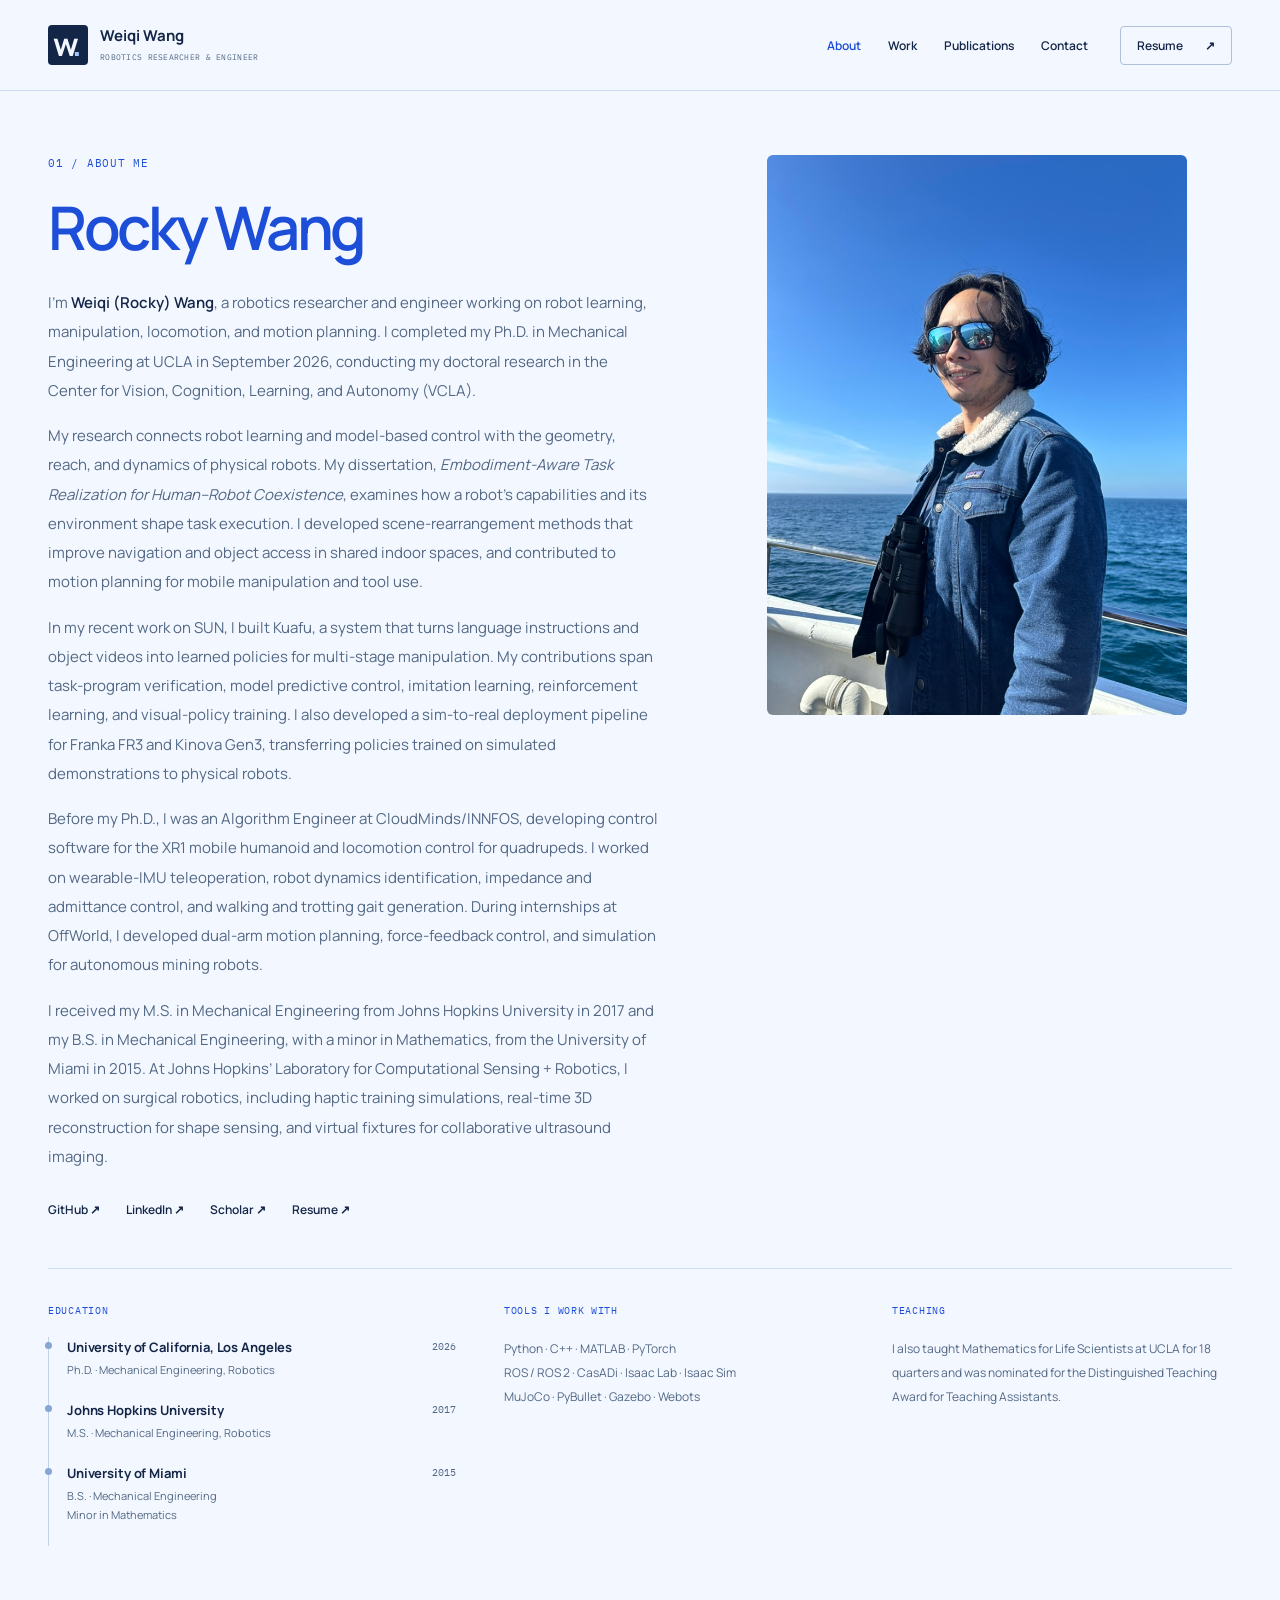
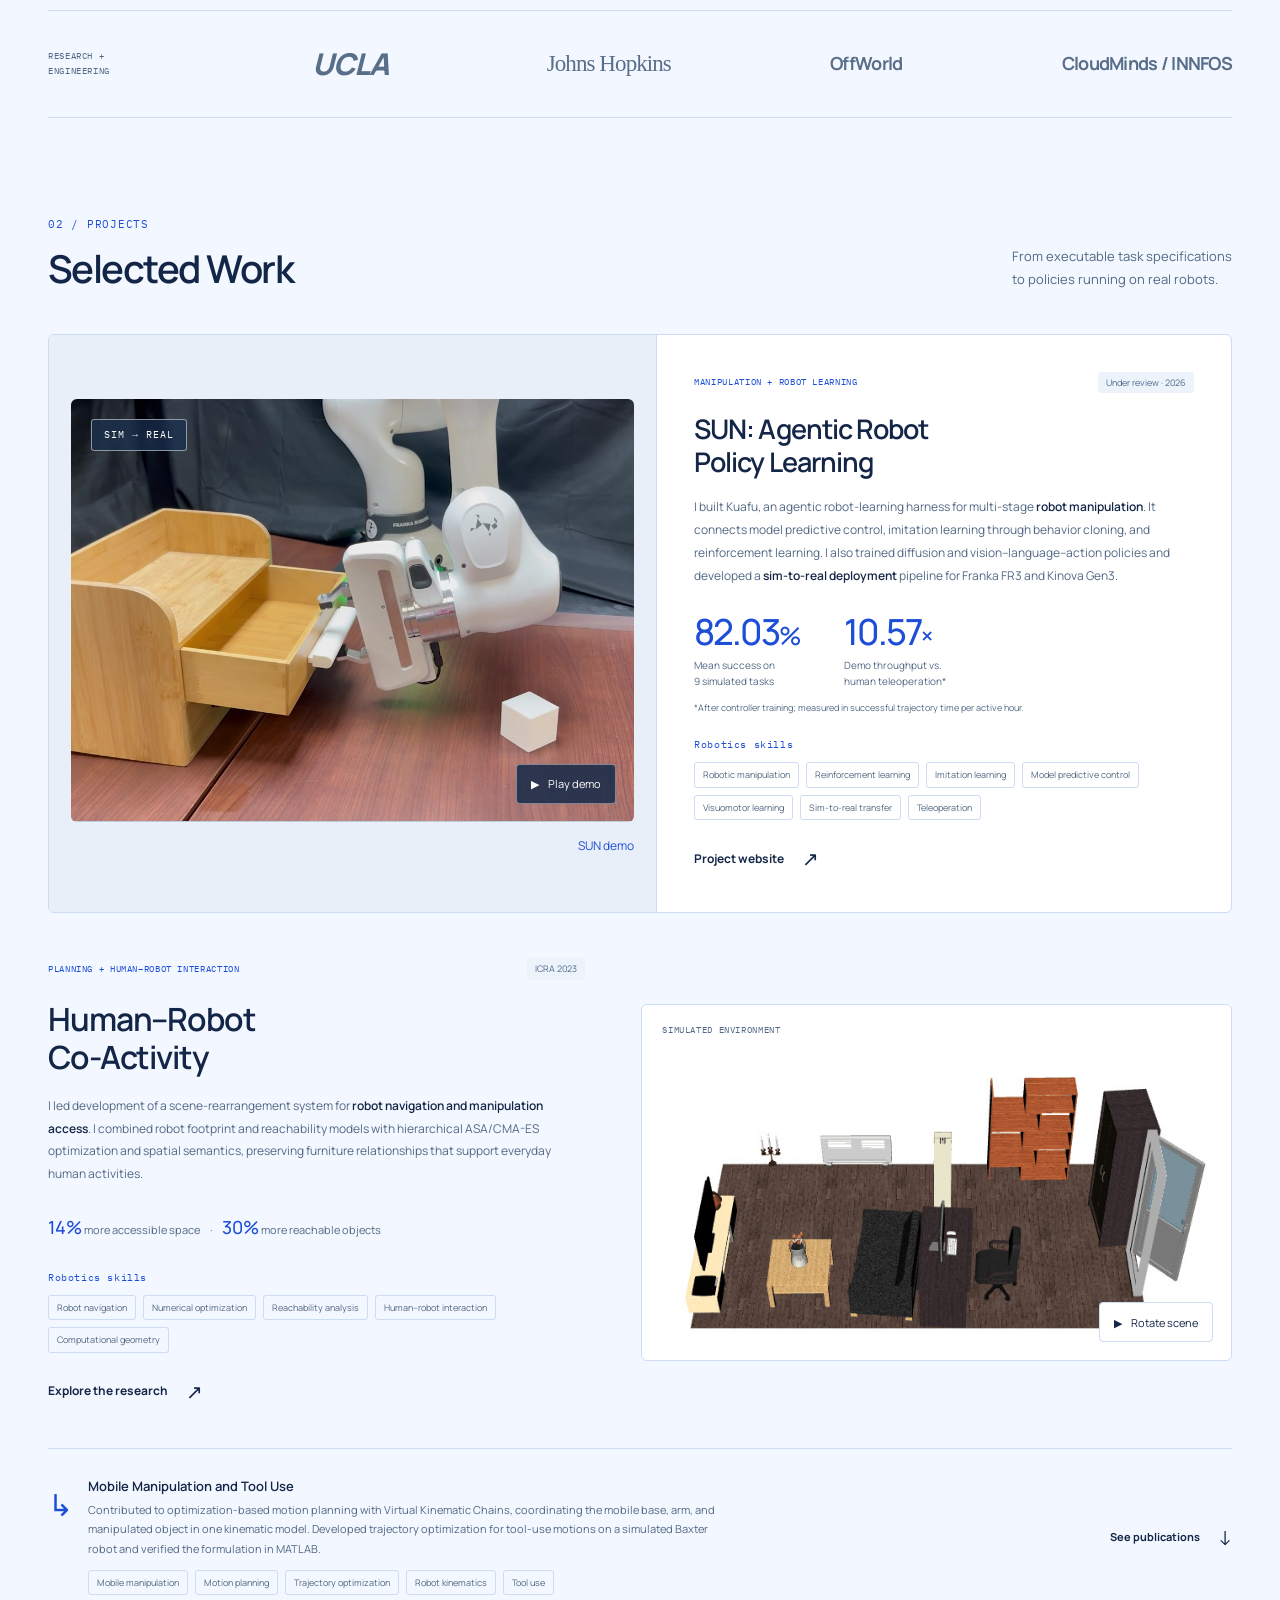
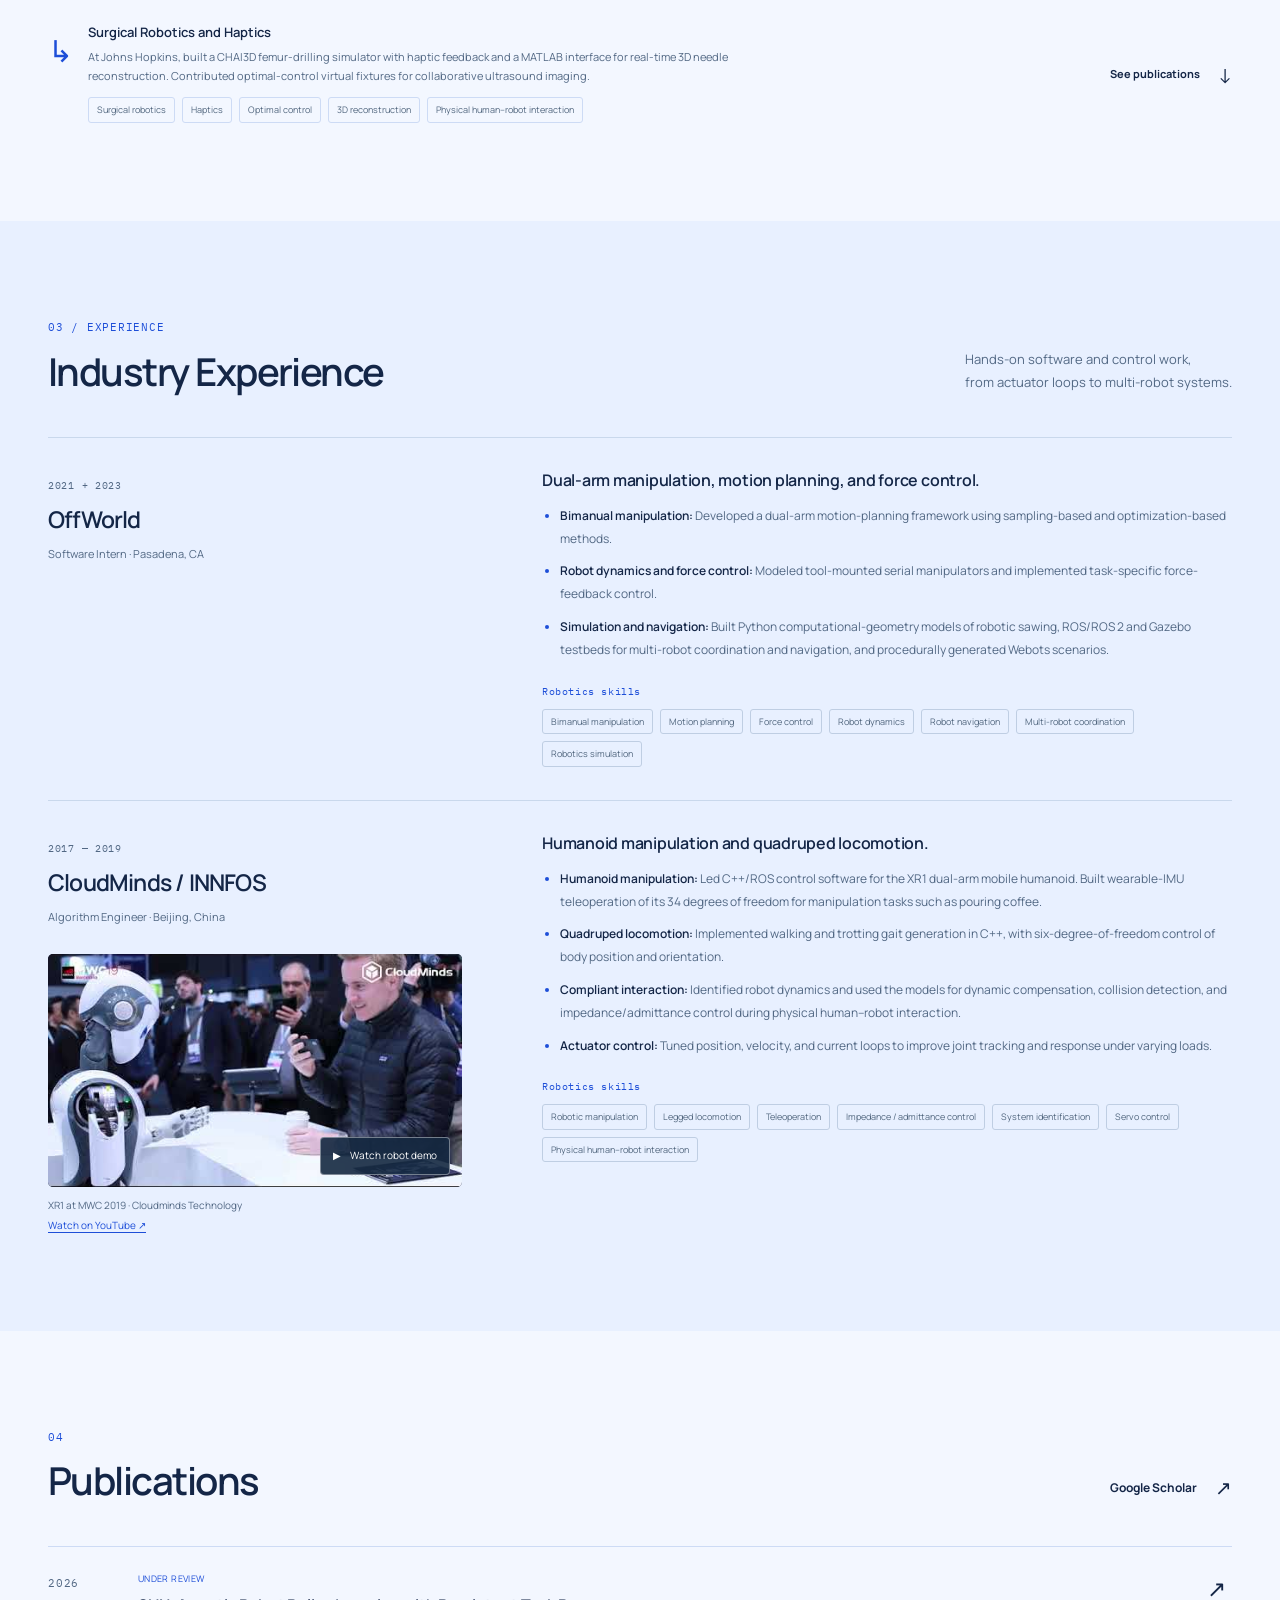
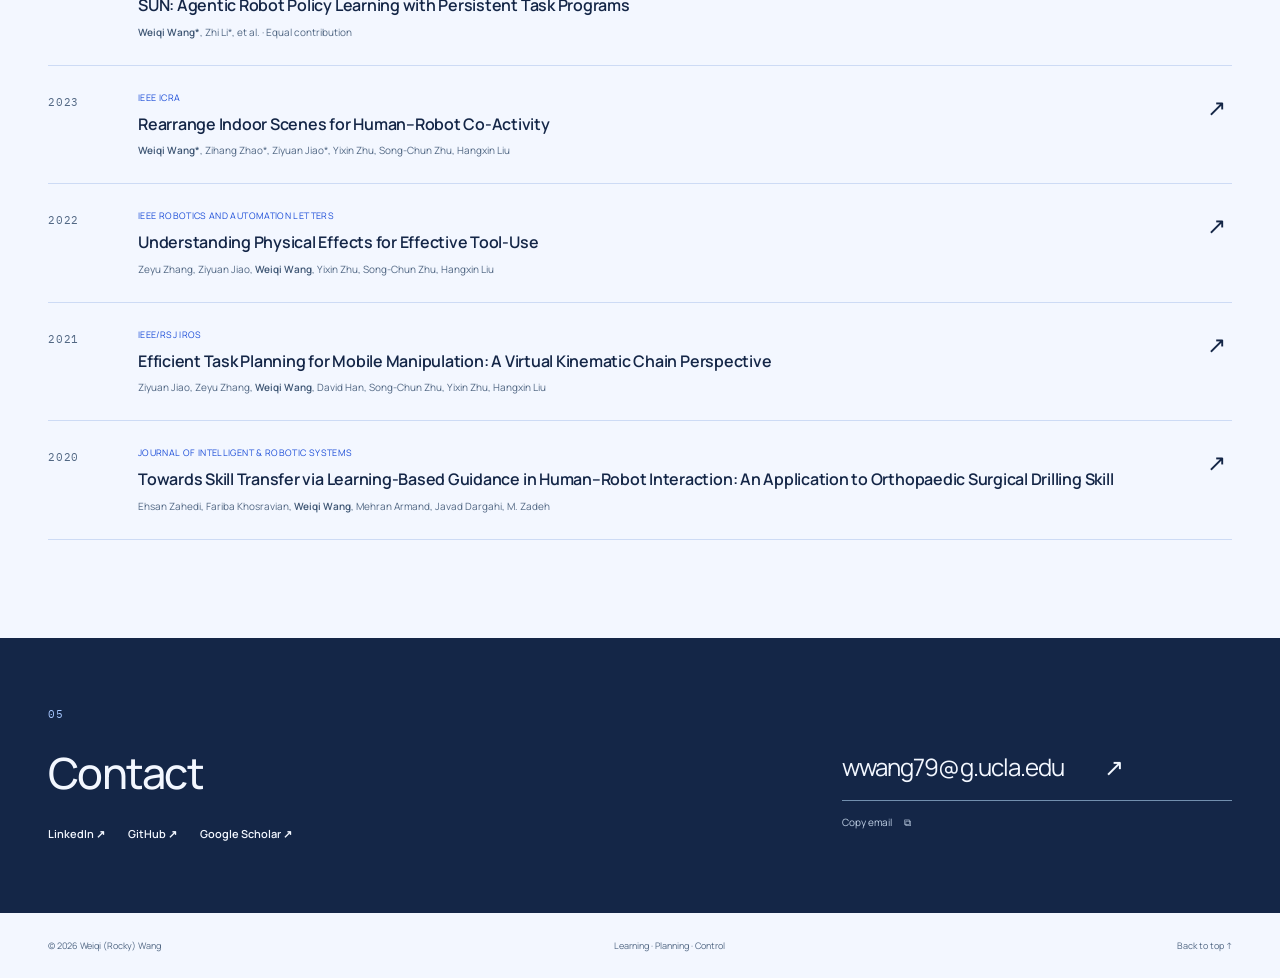
==== commit 120e6efa: "Expand About biography with research and engineering background" ====
--- a/public/index.html
+++ b/public/index.html
@@ -16,7 +16,7 @@
   <link rel="icon" href="assets/favicon.svg?v=4d093eabb38e" type="image/svg+xml">
   <link rel="preload" href="assets/manrope.woff2" as="font" type="font/woff2" crossorigin>
   <link rel="stylesheet" href="assets/fonts.css">
-  <link rel="stylesheet" href="styles.css?v=c3dc64b551ee">
+  <link rel="stylesheet" href="styles.css?v=2ec96654fc91">
   <script src="site.js" defer></script>
 </head>
 <body>
@@ -36,8 +36,11 @@
           <h1 id="about-title">Rocky Wang</h1>
         </div>
         <div class="about-copy">
-          <p>I’m <strong>Weiqi (Rocky) Wang</strong>, a robotics researcher and engineer. I work on robotic manipulation and locomotion, combining robot learning, motion planning, and model-based control.</p>
-          <p>I completed my Ph.D. in Mechanical Engineering at UCLA in September 2026. My dissertation, <em>Embodiment-Aware Task Realization for Human–Robot Coexistence</em>, connects how robots are built with what they can do in the world.</p>
+          <p>I’m <strong>Weiqi (Rocky) Wang</strong>, a robotics researcher and engineer working on robot learning, manipulation, locomotion, and motion planning. I completed my Ph.D. in Mechanical Engineering at UCLA in September 2026, conducting my doctoral research in the Center for Vision, Cognition, Learning, and Autonomy (VCLA).</p>
+          <p>My research connects robot learning and model-based control with the geometry, reach, and dynamics of physical robots. My dissertation, <em>Embodiment-Aware Task Realization for Human–Robot Coexistence</em>, examines how a robot’s capabilities and its environment shape task execution. I developed scene-rearrangement methods that improve navigation and object access in shared indoor spaces, and contributed to motion planning for mobile manipulation and tool use.</p>
+          <p>In my recent work on SUN, I built Kuafu, a system that turns language instructions and object videos into learned policies for multi-stage manipulation. My contributions span task-program verification, model predictive control, imitation learning, reinforcement learning, and visual-policy training. I also developed a sim-to-real deployment pipeline for Franka FR3 and Kinova Gen3, transferring policies trained on simulated demonstrations to physical robots.</p>
+          <p>Before my Ph.D., I was an Algorithm Engineer at CloudMinds/INNFOS, developing control software for the XR1 mobile humanoid and locomotion control for quadrupeds. I worked on wearable-IMU teleoperation, robot dynamics identification, impedance and admittance control, and walking and trotting gait generation. During internships at OffWorld, I developed dual-arm motion planning, force-feedback control, and simulation for autonomous mining robots.</p>
+          <p>I received my M.S. in Mechanical Engineering from Johns Hopkins University in 2017 and my B.S. in Mechanical Engineering, with a minor in Mathematics, from the University of Miami in 2015. At Johns Hopkins’ Laboratory for Computational Sensing + Robotics, I worked on surgical robotics, including haptic training simulations, real-time 3D reconstruction for shape sensing, and virtual fixtures for collaborative ultrasound imaging.</p>
           <div class="social-links">
             <a href="https://github.com/Rayckey" target="_blank" rel="noopener noreferrer">GitHub ↗</a>
             <a href="https://www.linkedin.com/in/weiqiwang93" target="_blank" rel="noopener noreferrer">LinkedIn ↗</a>
--- a/public/styles.css
+++ b/public/styles.css
@@ -42,7 +42,7 @@
 .about-copy>p:first-child{margin-top:0}
 .about-copy strong{color:var(--ink);font-weight:600}
 .about-copy .social-links{flex-wrap:wrap;gap:14px 26px;margin-top:28px;font-size:12px}
-.about-portrait{width:100%;max-width:420px;min-width:0;justify-self:center;align-self:center}
+.about-portrait{width:100%;max-width:420px;min-width:0;justify-self:center;align-self:start}
 .about-portrait img{display:block;width:100%;height:auto;max-width:100%;max-height:none;aspect-ratio:auto;object-fit:contain;transform:none;border-radius:6px}
 .about-details{grid-column:1/-1;display:grid;grid-template-columns:1.2fr 1fr 1fr;gap:48px;align-items:start;border-top:1px solid var(--line);padding-top:34px}
 .about-details h2.mono{font-size:10px;font-weight:400;letter-spacing:.07em;color:var(--blue);margin-bottom:18px}
@@ -65,5 +65,5 @@
 .research-note .text-link{align-self:center}
 @media(max-width:820px){.research-note{grid-template-columns:20px minmax(0,1fr);gap:12px}.research-note .text-link{grid-column:2;margin-left:0;justify-self:start}}
 @media(max-width:1100px){.about-section{column-gap:40px;row-gap:36px}.about-copy>p:not(.eyebrow){font-size:14px}.about-details{gap:24px 36px;grid-template-columns:1.2fr 1fr;grid-template-rows:min-content 1fr}.about-details .education{grid-row:1/span 2}.about-details .toolkit,.about-details .teaching{grid-column:2}}
-@media(max-width:820px){.about-section{column-gap:32px;padding-top:44px}.about-heading h1{font-size:48px}.publications-section{padding-top:68px}.sun-demo{padding:24px}}
+@media(max-width:820px){.about-section{grid-template-columns:1fr;gap:32px;padding-top:44px}.about-intro{display:contents}.about-heading{order:0;margin-bottom:0}.about-portrait{order:1}.about-copy{order:2}.about-details{order:3}.about-heading h1{font-size:48px}.publications-section{padding-top:68px}.sun-demo{padding:24px}}
 @media(max-width:600px){.about-section{grid-template-columns:1fr;gap:26px;padding-top:36px;padding-bottom:42px}.about-intro{display:contents}.about-heading{order:0;margin-bottom:0}.about-portrait{order:1}.about-copy{order:2}.about-details{order:3;grid-column:1;display:grid;grid-template-columns:1fr;grid-template-rows:none;gap:24px;padding-top:28px}.about-details .education,.about-details .toolkit,.about-details .teaching{grid-column:1;grid-row:auto}.about-heading .eyebrow{font-size:10px;margin-bottom:16px}.about-heading h1{font-size:46px}.about-copy>p:not(.eyebrow){font-size:14px}.about-details .toolkit,.about-details .teaching{border-top:1px solid var(--line);padding-top:23px}.sun-demo{padding:15px}.publications-section{padding-top:53px}}
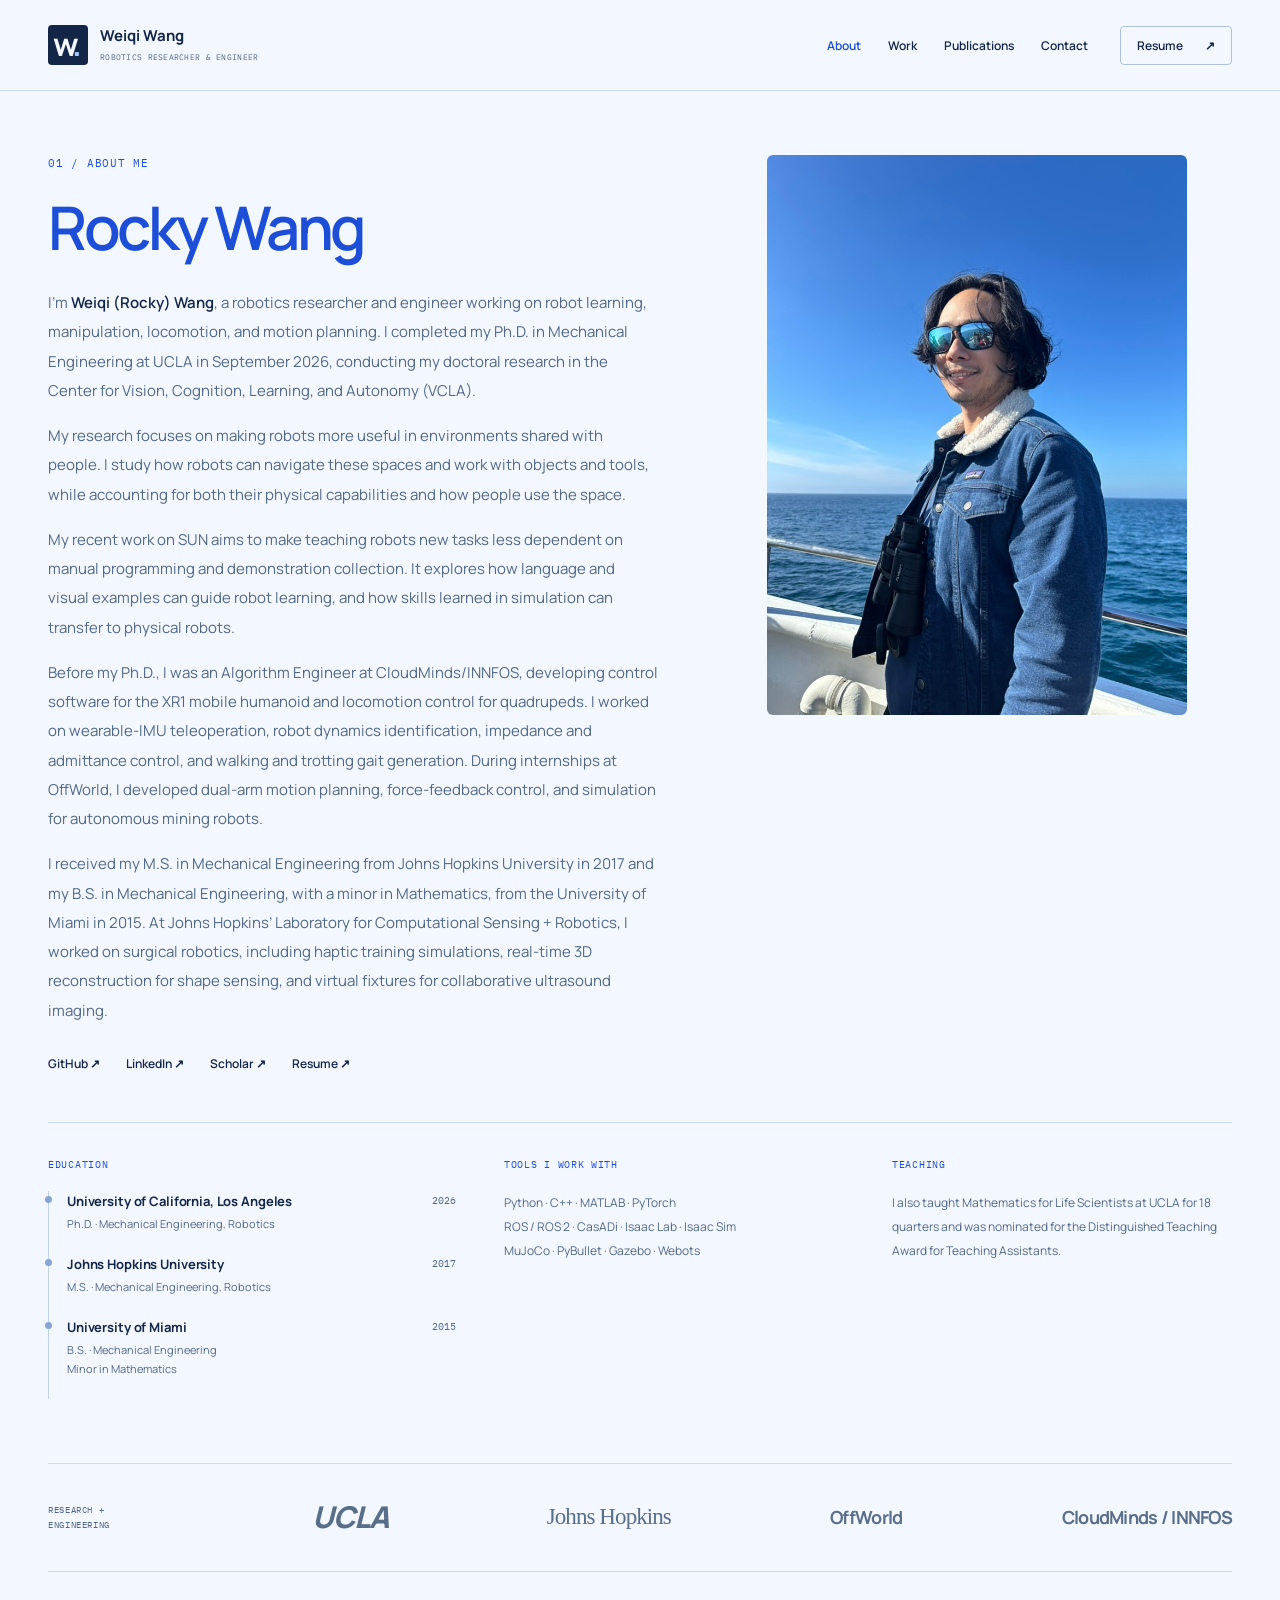
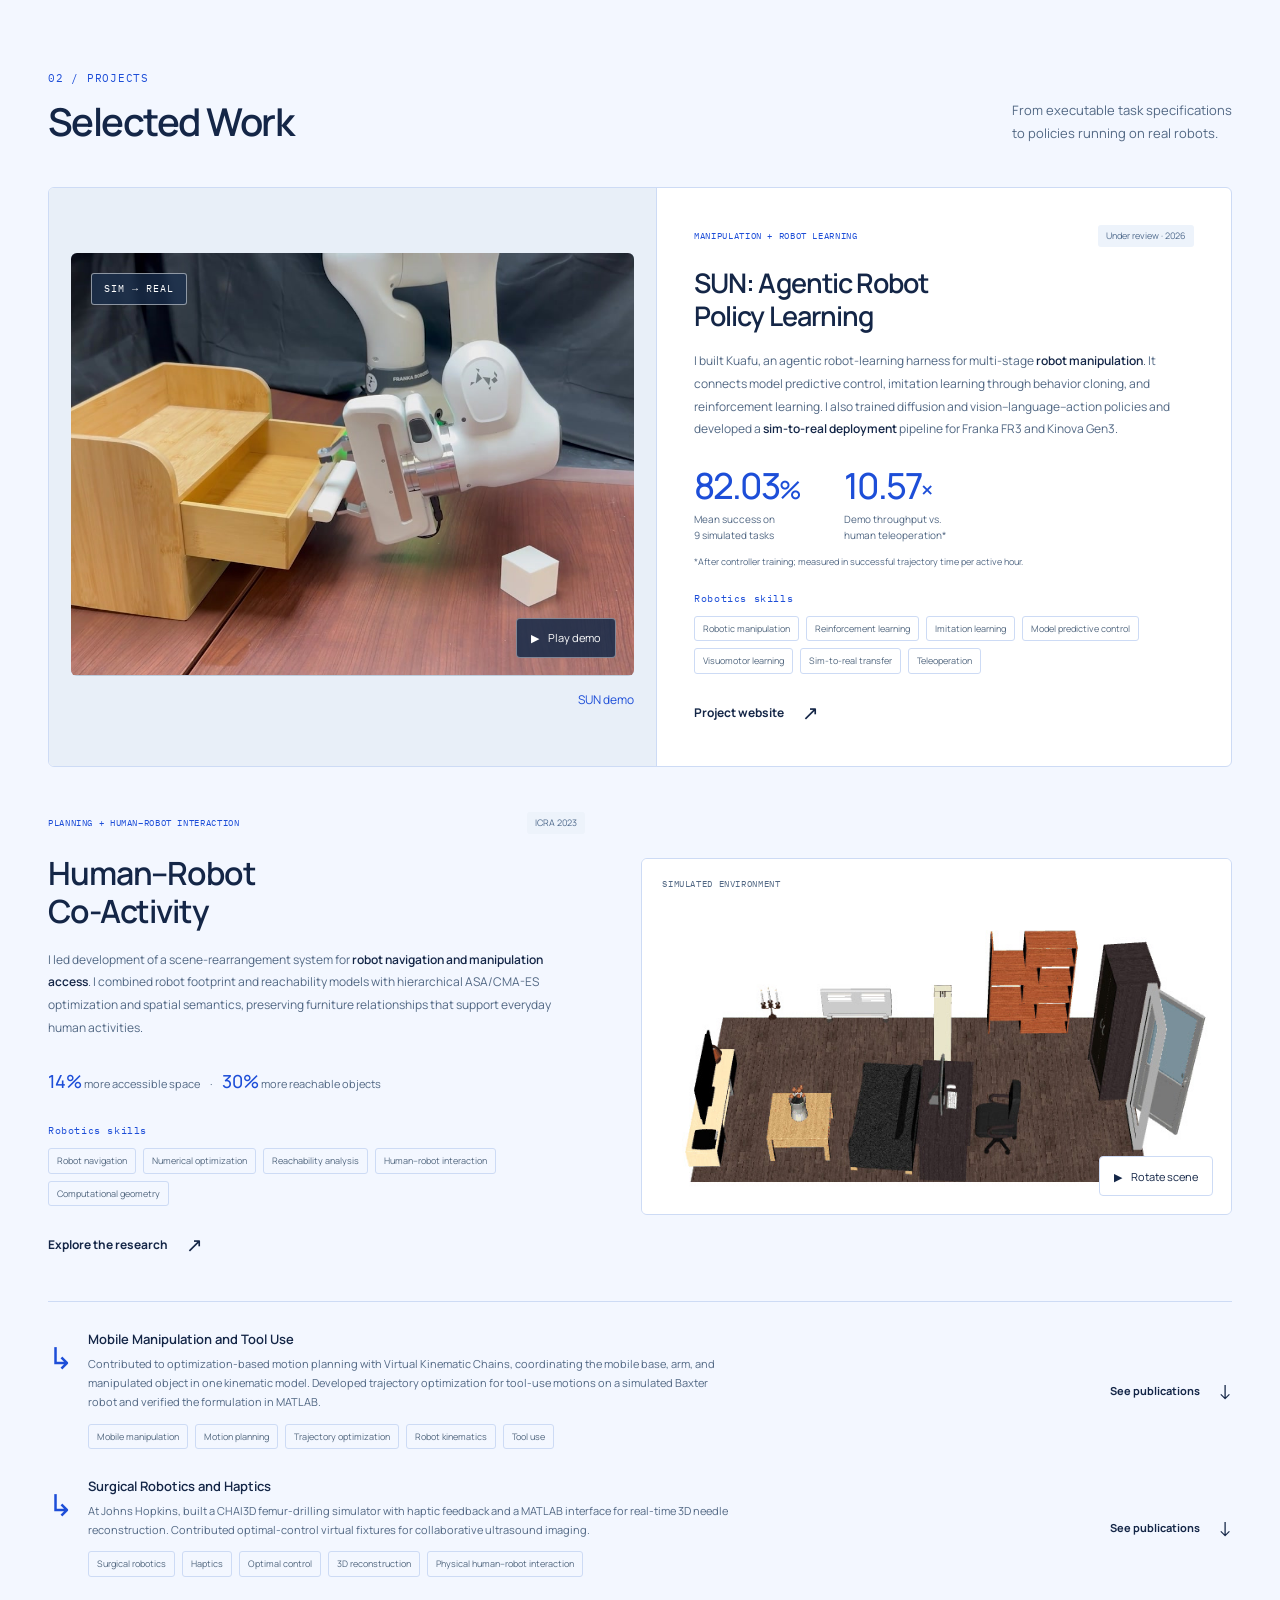
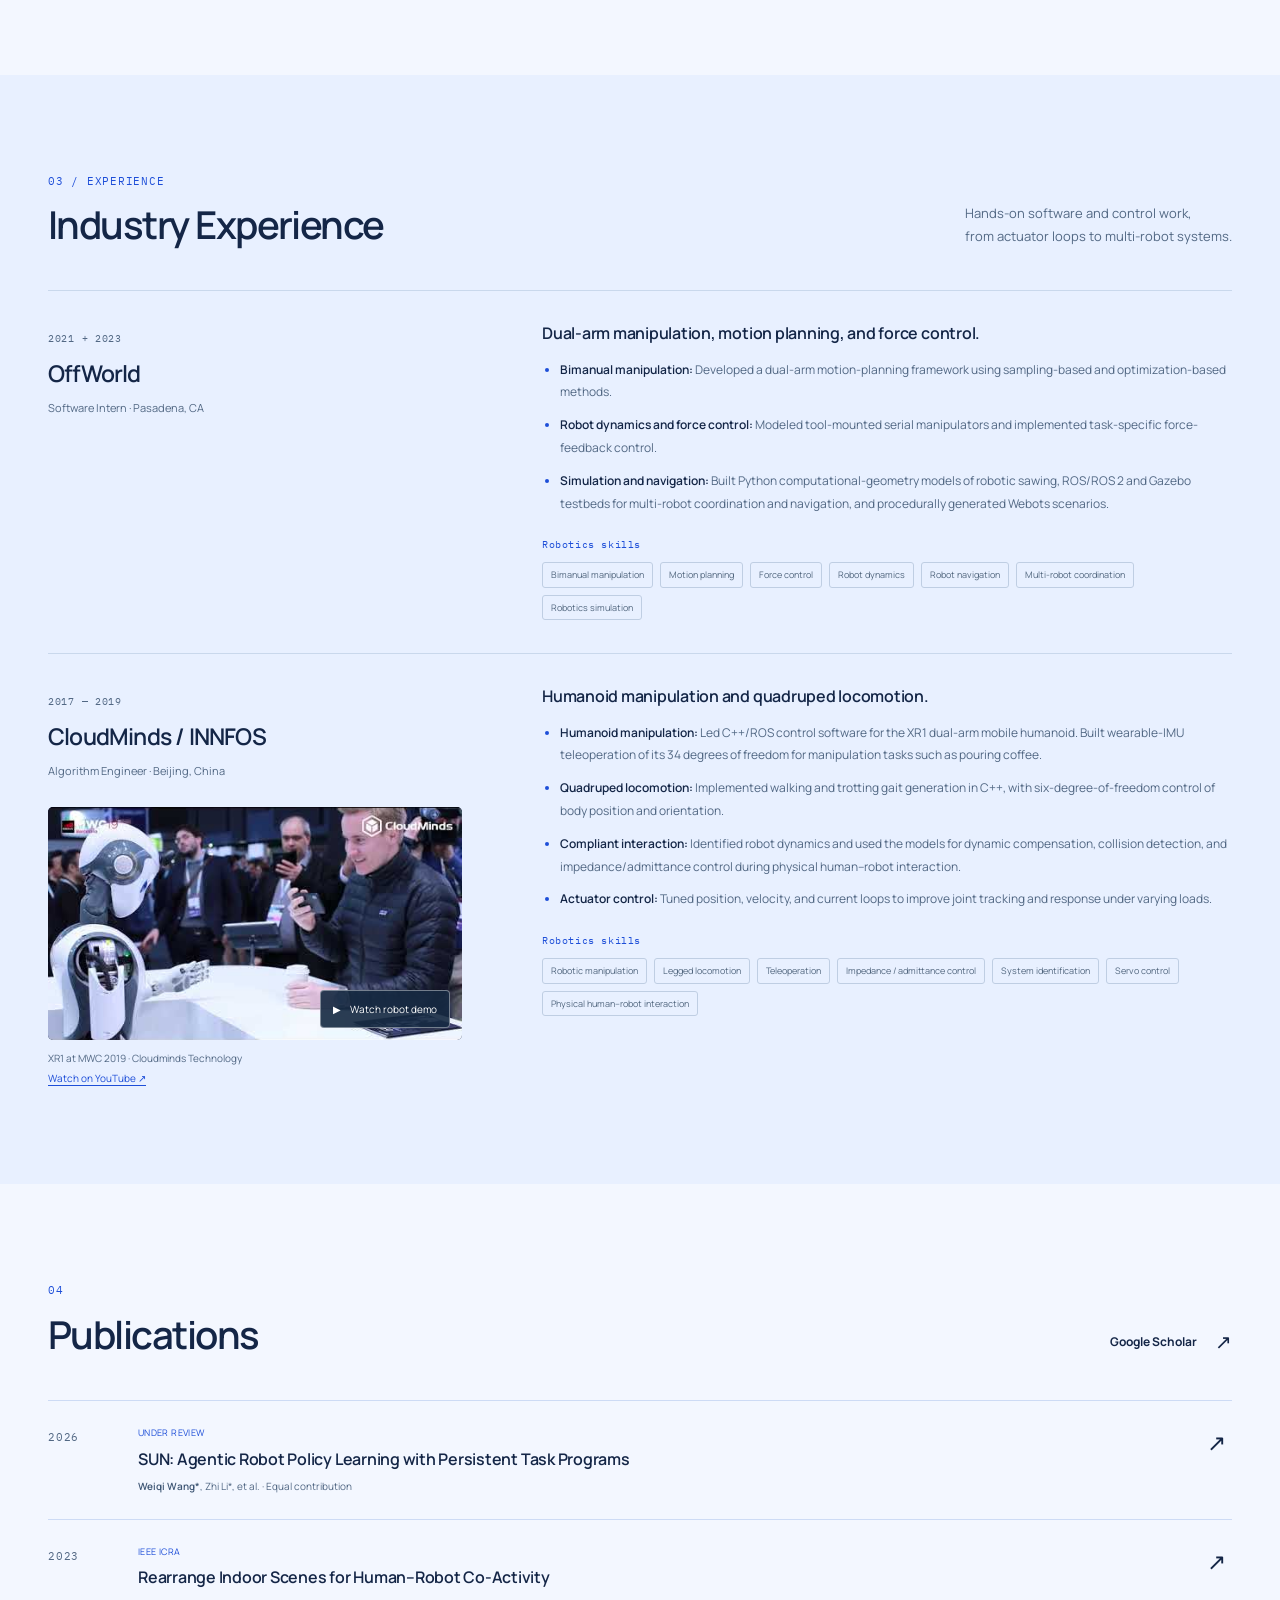
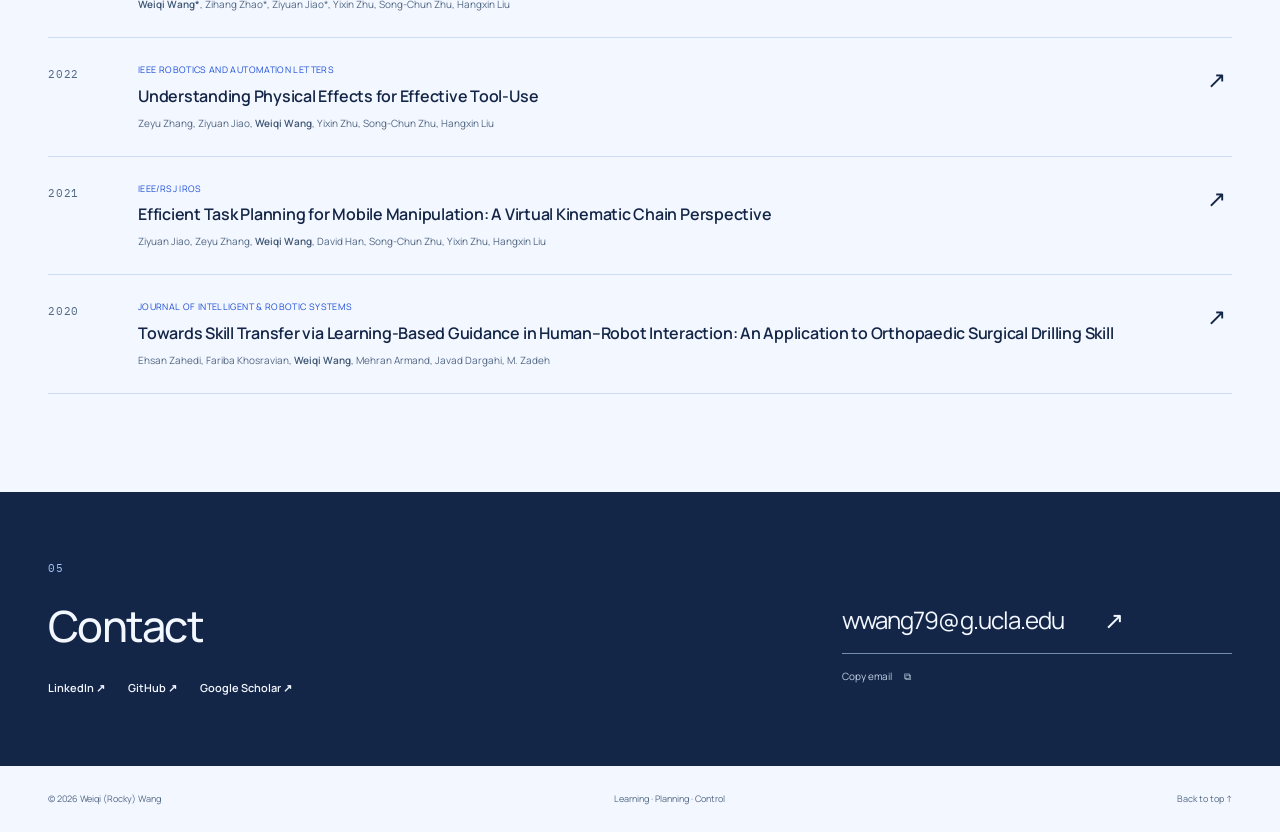
==== commit 971366f0: "Focus About research overview on its purpose and implications" ====
--- a/public/index.html
+++ b/public/index.html
@@ -37,8 +37,8 @@
         </div>
         <div class="about-copy">
           <p>I’m <strong>Weiqi (Rocky) Wang</strong>, a robotics researcher and engineer working on robot learning, manipulation, locomotion, and motion planning. I completed my Ph.D. in Mechanical Engineering at UCLA in September 2026, conducting my doctoral research in the Center for Vision, Cognition, Learning, and Autonomy (VCLA).</p>
-          <p>My research connects robot learning and model-based control with the geometry, reach, and dynamics of physical robots. My dissertation, <em>Embodiment-Aware Task Realization for Human–Robot Coexistence</em>, examines how a robot’s capabilities and its environment shape task execution. I developed scene-rearrangement methods that improve navigation and object access in shared indoor spaces, and contributed to motion planning for mobile manipulation and tool use.</p>
-          <p>In my recent work on SUN, I built Kuafu, a system that turns language instructions and object videos into learned policies for multi-stage manipulation. My contributions span task-program verification, model predictive control, imitation learning, reinforcement learning, and visual-policy training. I also developed a sim-to-real deployment pipeline for Franka FR3 and Kinova Gen3, transferring policies trained on simulated demonstrations to physical robots.</p>
+          <p>My research focuses on making robots more useful in environments shared with people. I study how robots can navigate these spaces and work with objects and tools, while accounting for both their physical capabilities and how people use the space.</p>
+          <p>My recent work on SUN aims to make teaching robots new tasks less dependent on manual programming and demonstration collection. It explores how language and visual examples can guide robot learning, and how skills learned in simulation can transfer to physical robots.</p>
           <p>Before my Ph.D., I was an Algorithm Engineer at CloudMinds/INNFOS, developing control software for the XR1 mobile humanoid and locomotion control for quadrupeds. I worked on wearable-IMU teleoperation, robot dynamics identification, impedance and admittance control, and walking and trotting gait generation. During internships at OffWorld, I developed dual-arm motion planning, force-feedback control, and simulation for autonomous mining robots.</p>
           <p>I received my M.S. in Mechanical Engineering from Johns Hopkins University in 2017 and my B.S. in Mechanical Engineering, with a minor in Mathematics, from the University of Miami in 2015. At Johns Hopkins’ Laboratory for Computational Sensing + Robotics, I worked on surgical robotics, including haptic training simulations, real-time 3D reconstruction for shape sensing, and virtual fixtures for collaborative ultrasound imaging.</p>
           <div class="social-links">
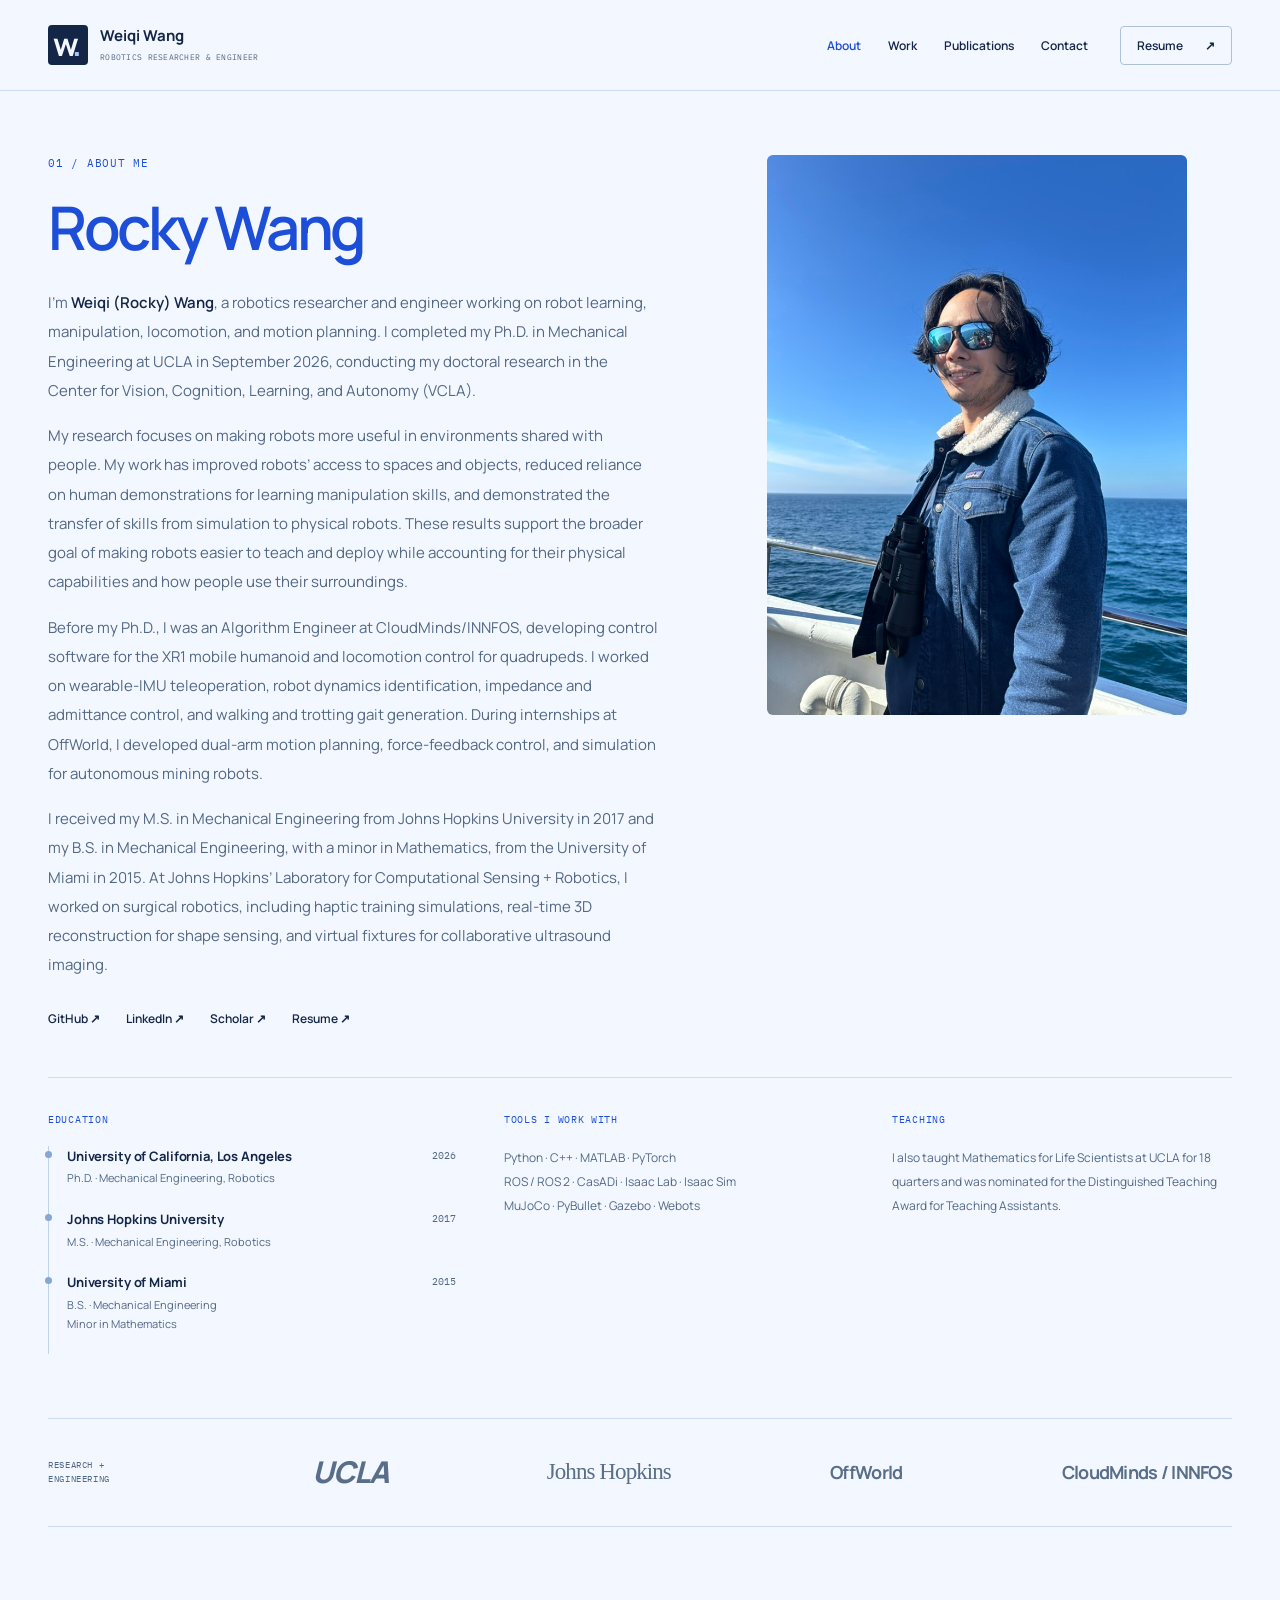
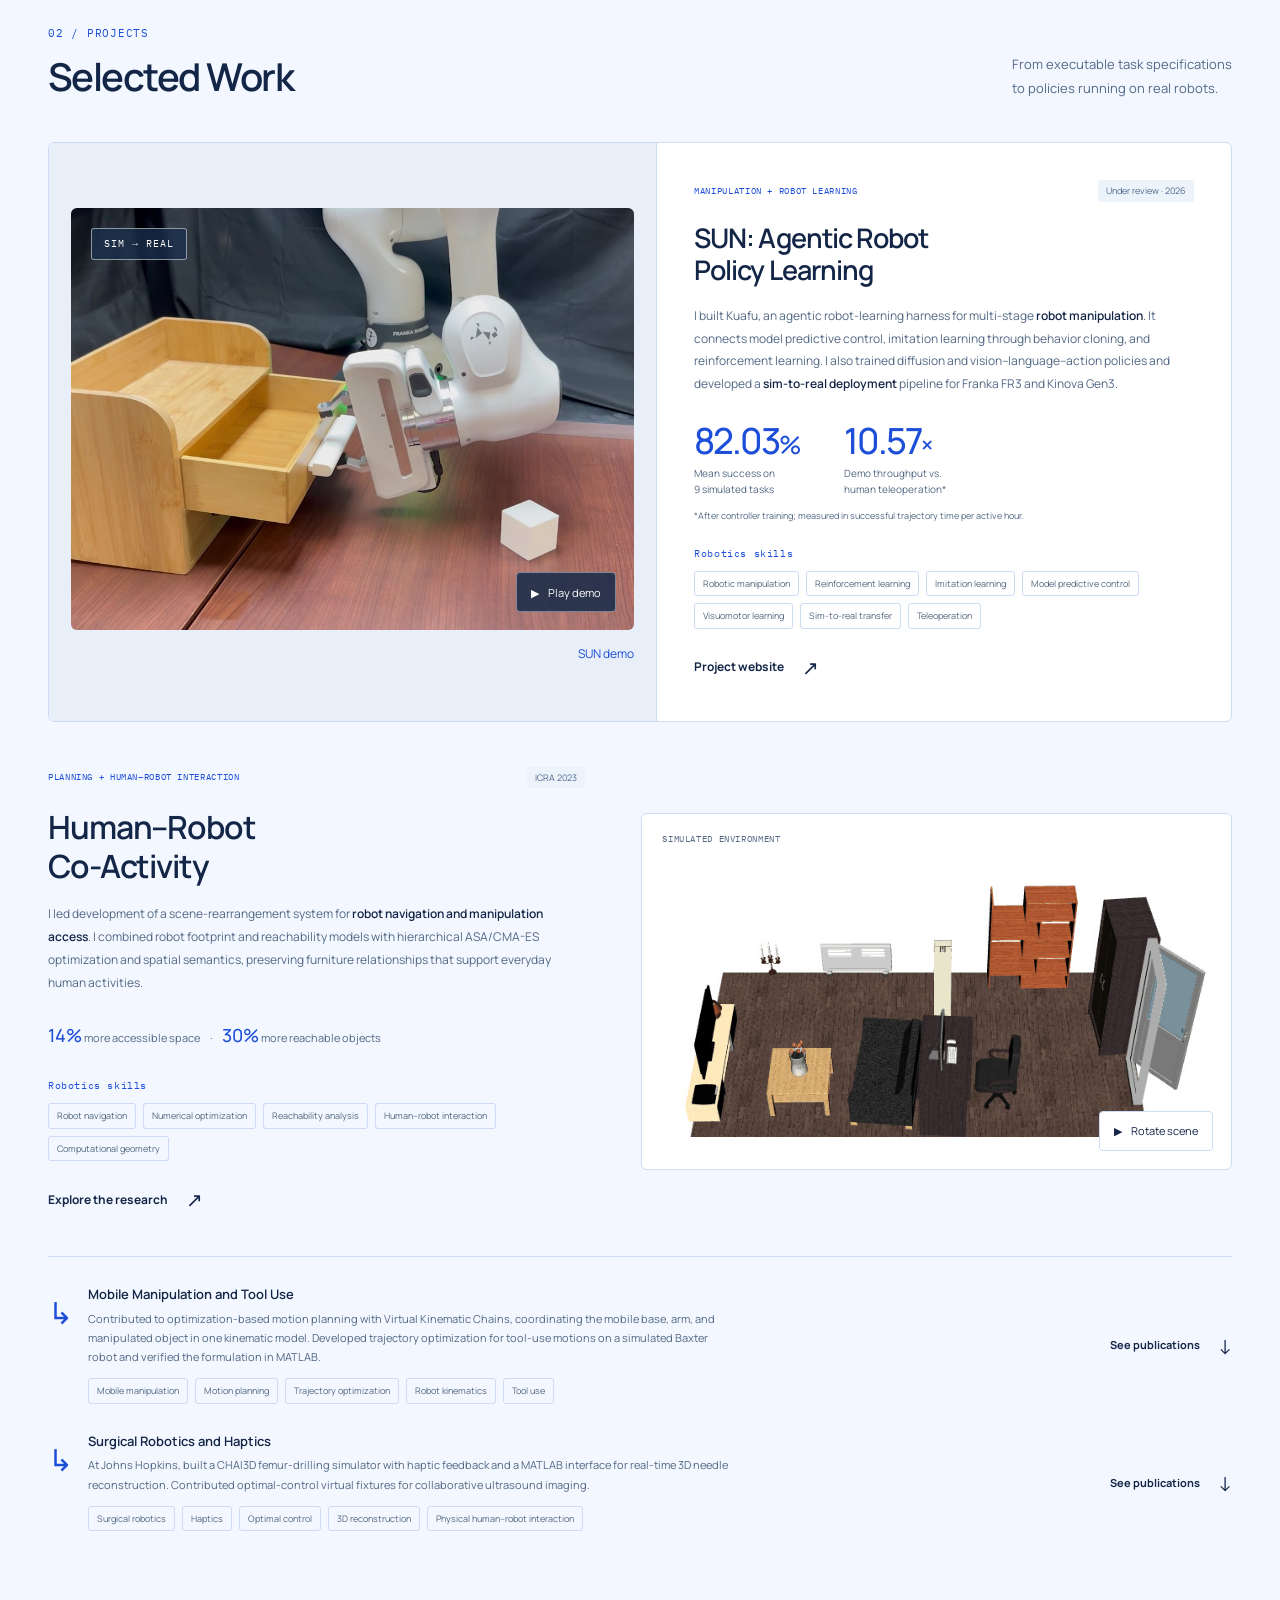
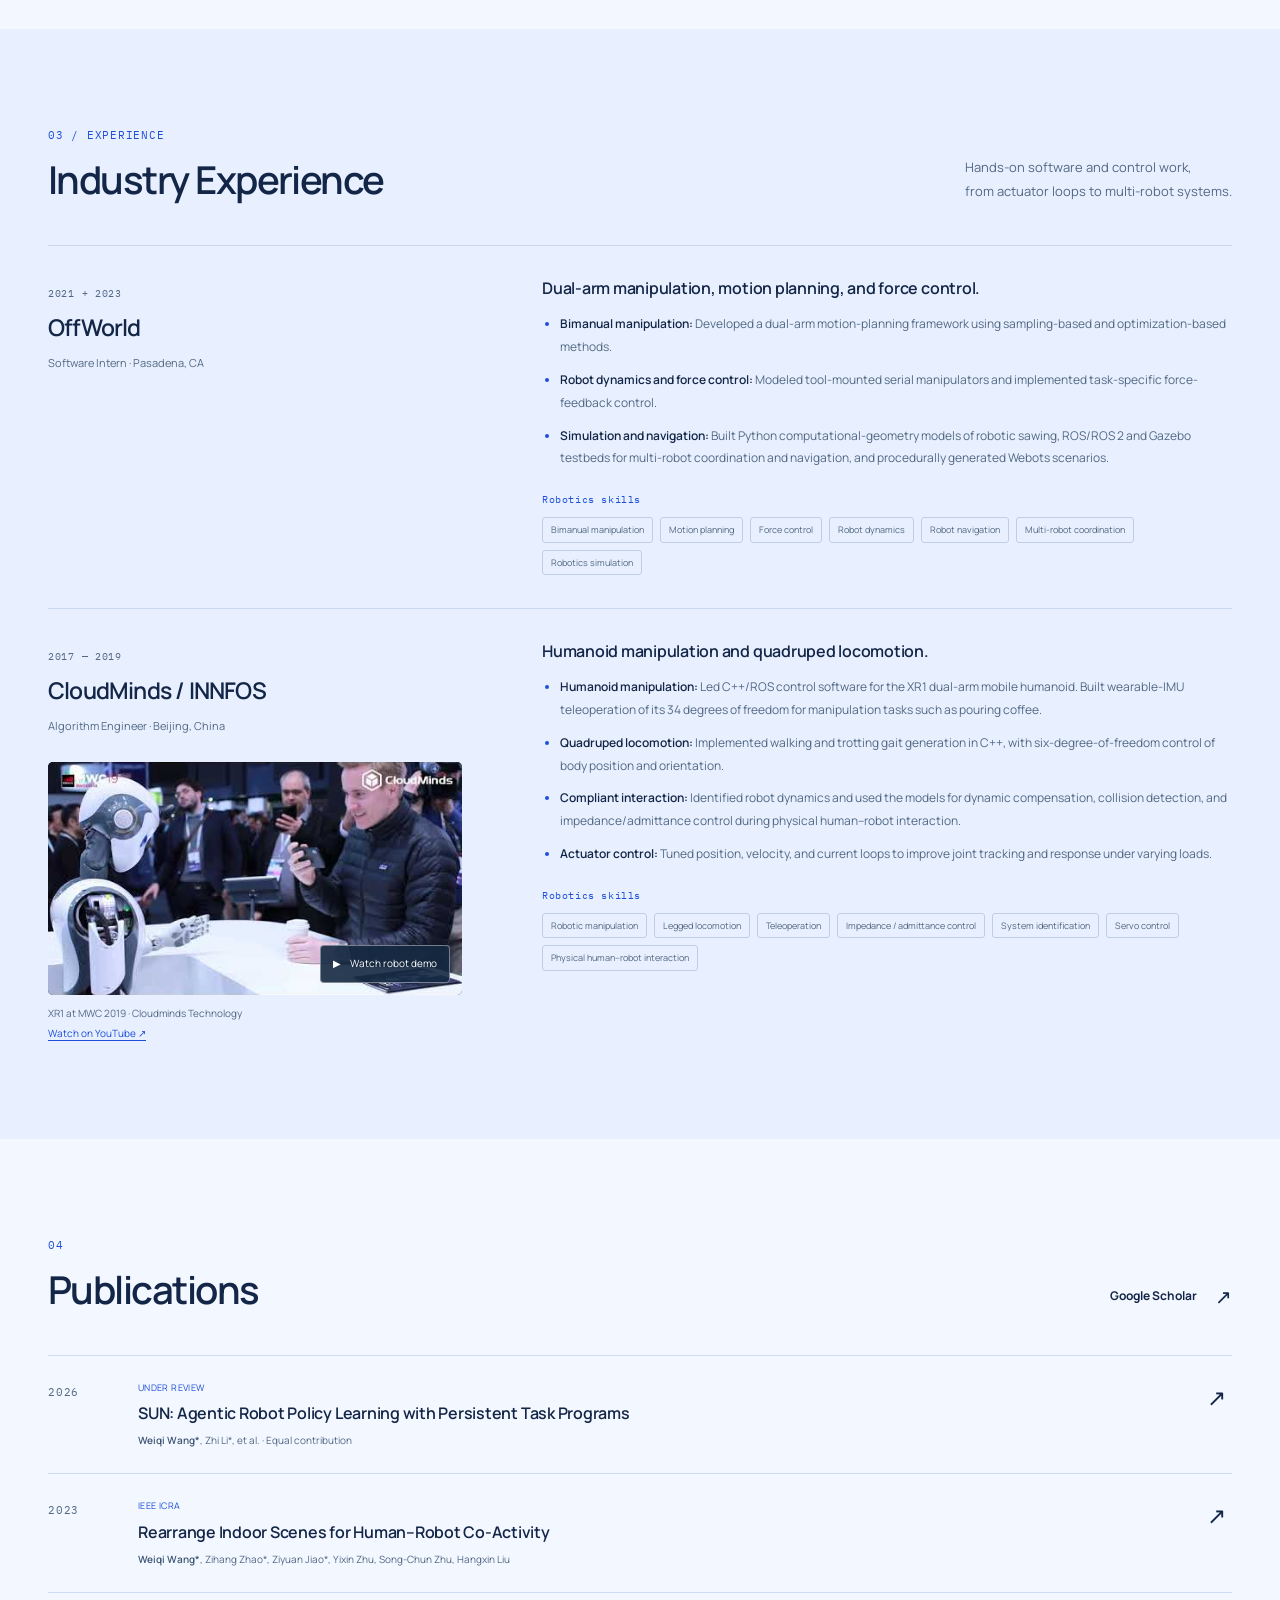
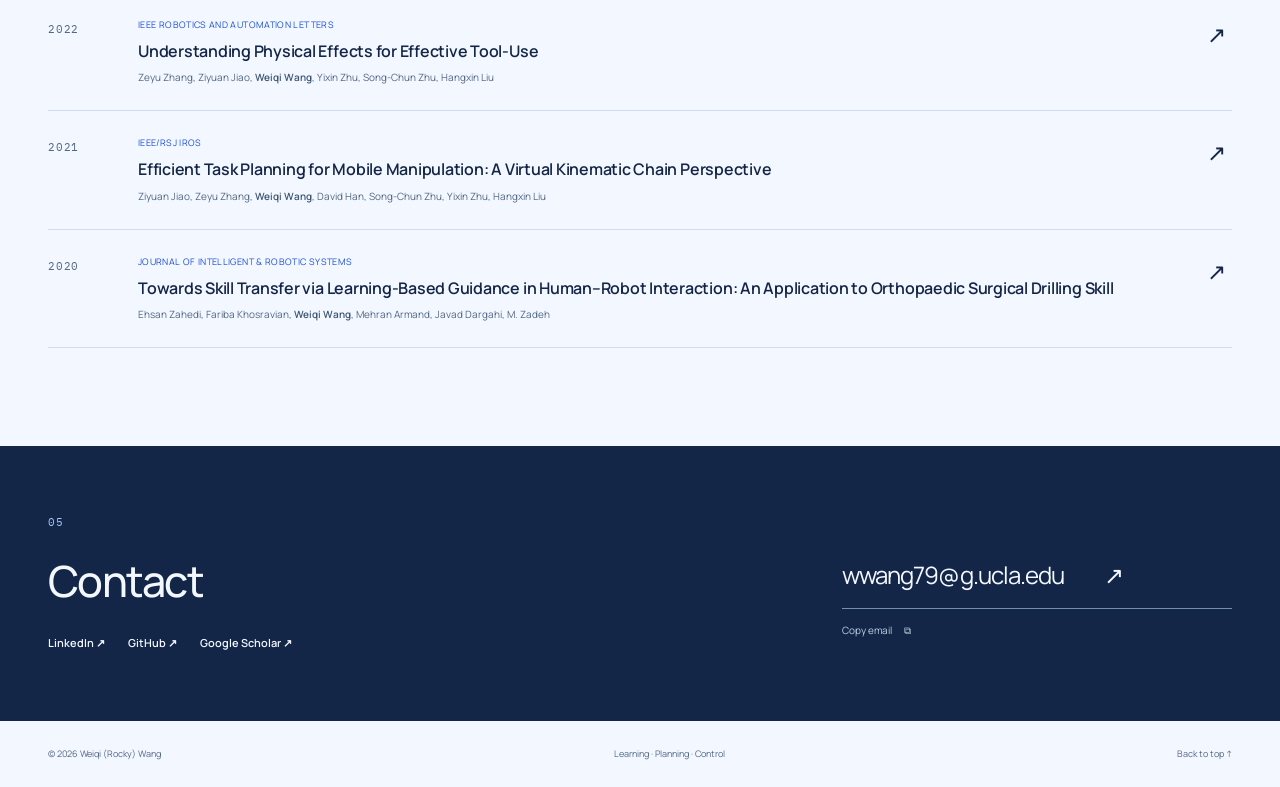
==== commit e0e6e280: "Combine research overview around results and implications" ====
--- a/public/index.html
+++ b/public/index.html
@@ -37,8 +37,7 @@
         </div>
         <div class="about-copy">
           <p>I’m <strong>Weiqi (Rocky) Wang</strong>, a robotics researcher and engineer working on robot learning, manipulation, locomotion, and motion planning. I completed my Ph.D. in Mechanical Engineering at UCLA in September 2026, conducting my doctoral research in the Center for Vision, Cognition, Learning, and Autonomy (VCLA).</p>
-          <p>My research focuses on making robots more useful in environments shared with people. I study how robots can navigate these spaces and work with objects and tools, while accounting for both their physical capabilities and how people use the space.</p>
-          <p>My recent work on SUN aims to make teaching robots new tasks less dependent on manual programming and demonstration collection. It explores how language and visual examples can guide robot learning, and how skills learned in simulation can transfer to physical robots.</p>
+          <p>My research focuses on making robots more useful in environments shared with people. My work has improved robots’ access to spaces and objects, reduced reliance on human demonstrations for learning manipulation skills, and demonstrated the transfer of skills from simulation to physical robots. These results support the broader goal of making robots easier to teach and deploy while accounting for their physical capabilities and how people use their surroundings.</p>
           <p>Before my Ph.D., I was an Algorithm Engineer at CloudMinds/INNFOS, developing control software for the XR1 mobile humanoid and locomotion control for quadrupeds. I worked on wearable-IMU teleoperation, robot dynamics identification, impedance and admittance control, and walking and trotting gait generation. During internships at OffWorld, I developed dual-arm motion planning, force-feedback control, and simulation for autonomous mining robots.</p>
           <p>I received my M.S. in Mechanical Engineering from Johns Hopkins University in 2017 and my B.S. in Mechanical Engineering, with a minor in Mathematics, from the University of Miami in 2015. At Johns Hopkins’ Laboratory for Computational Sensing + Robotics, I worked on surgical robotics, including haptic training simulations, real-time 3D reconstruction for shape sensing, and virtual fixtures for collaborative ultrasound imaging.</p>
           <div class="social-links">
